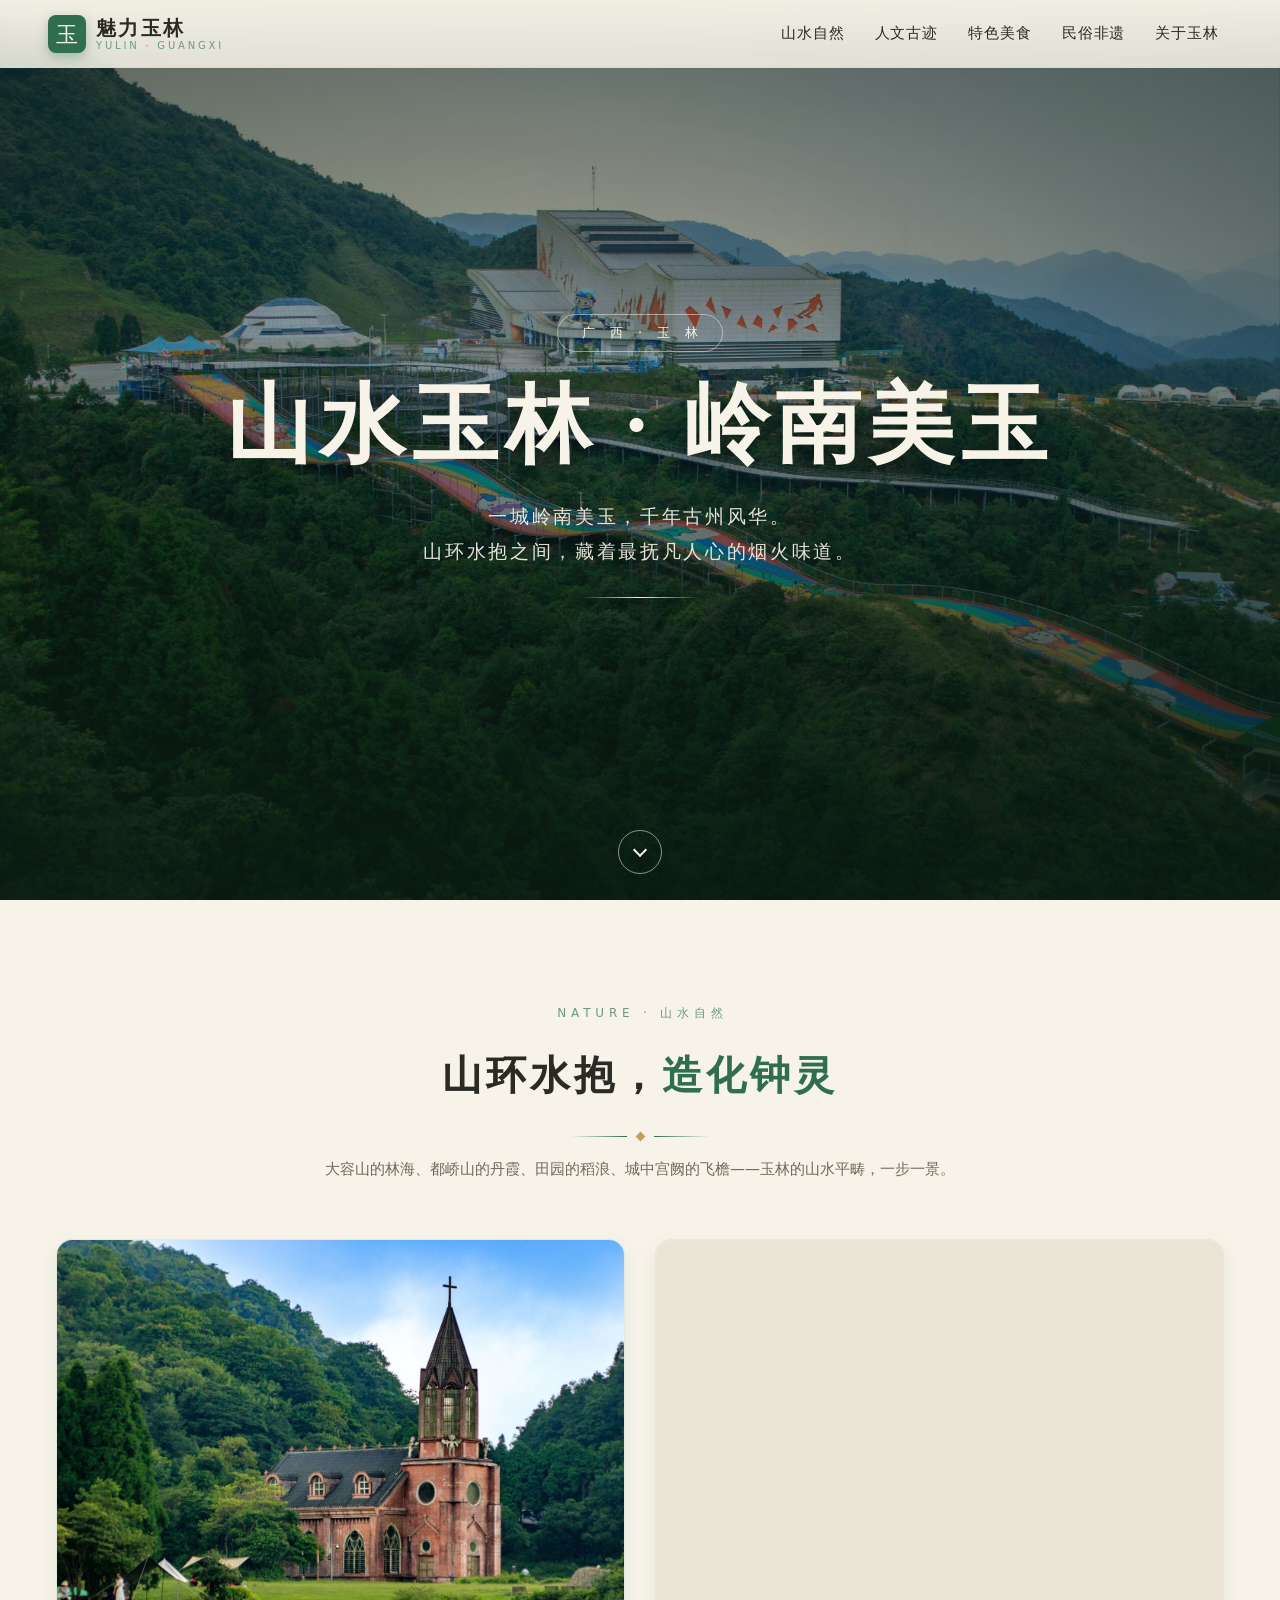
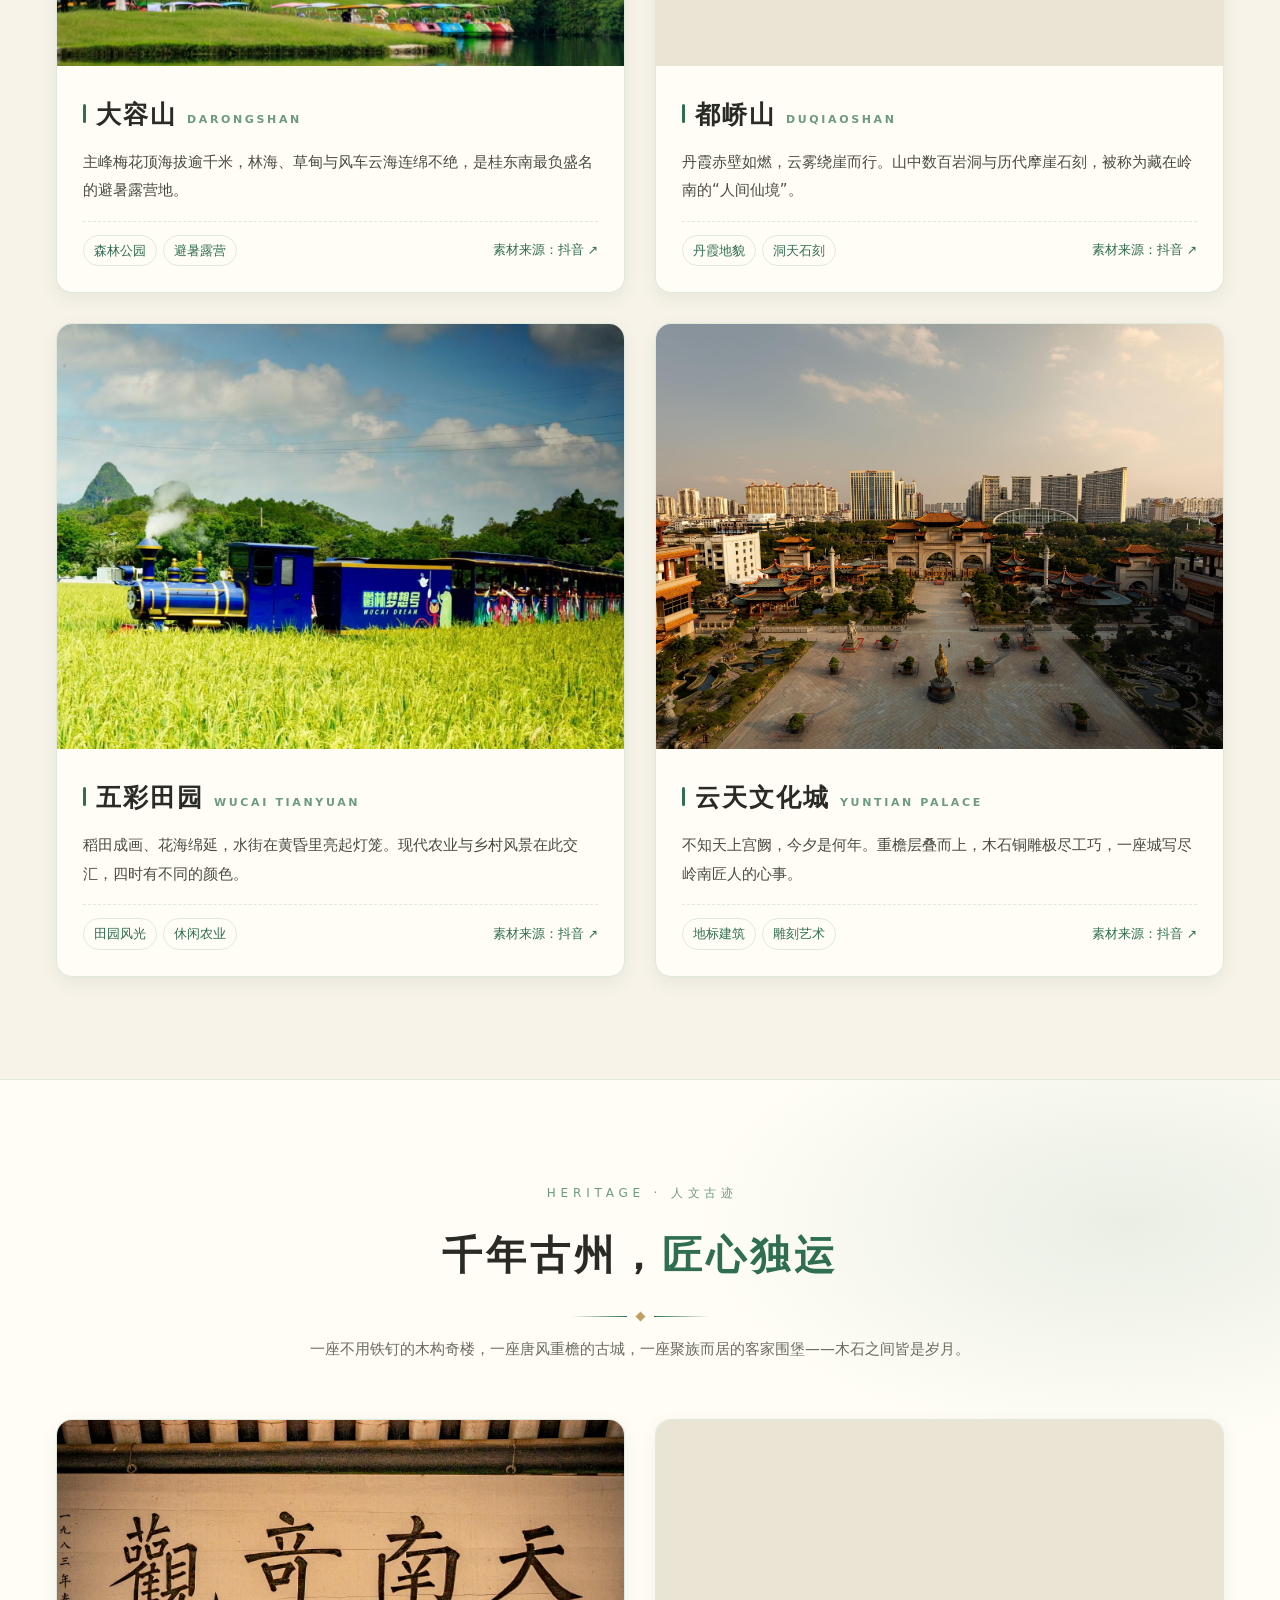
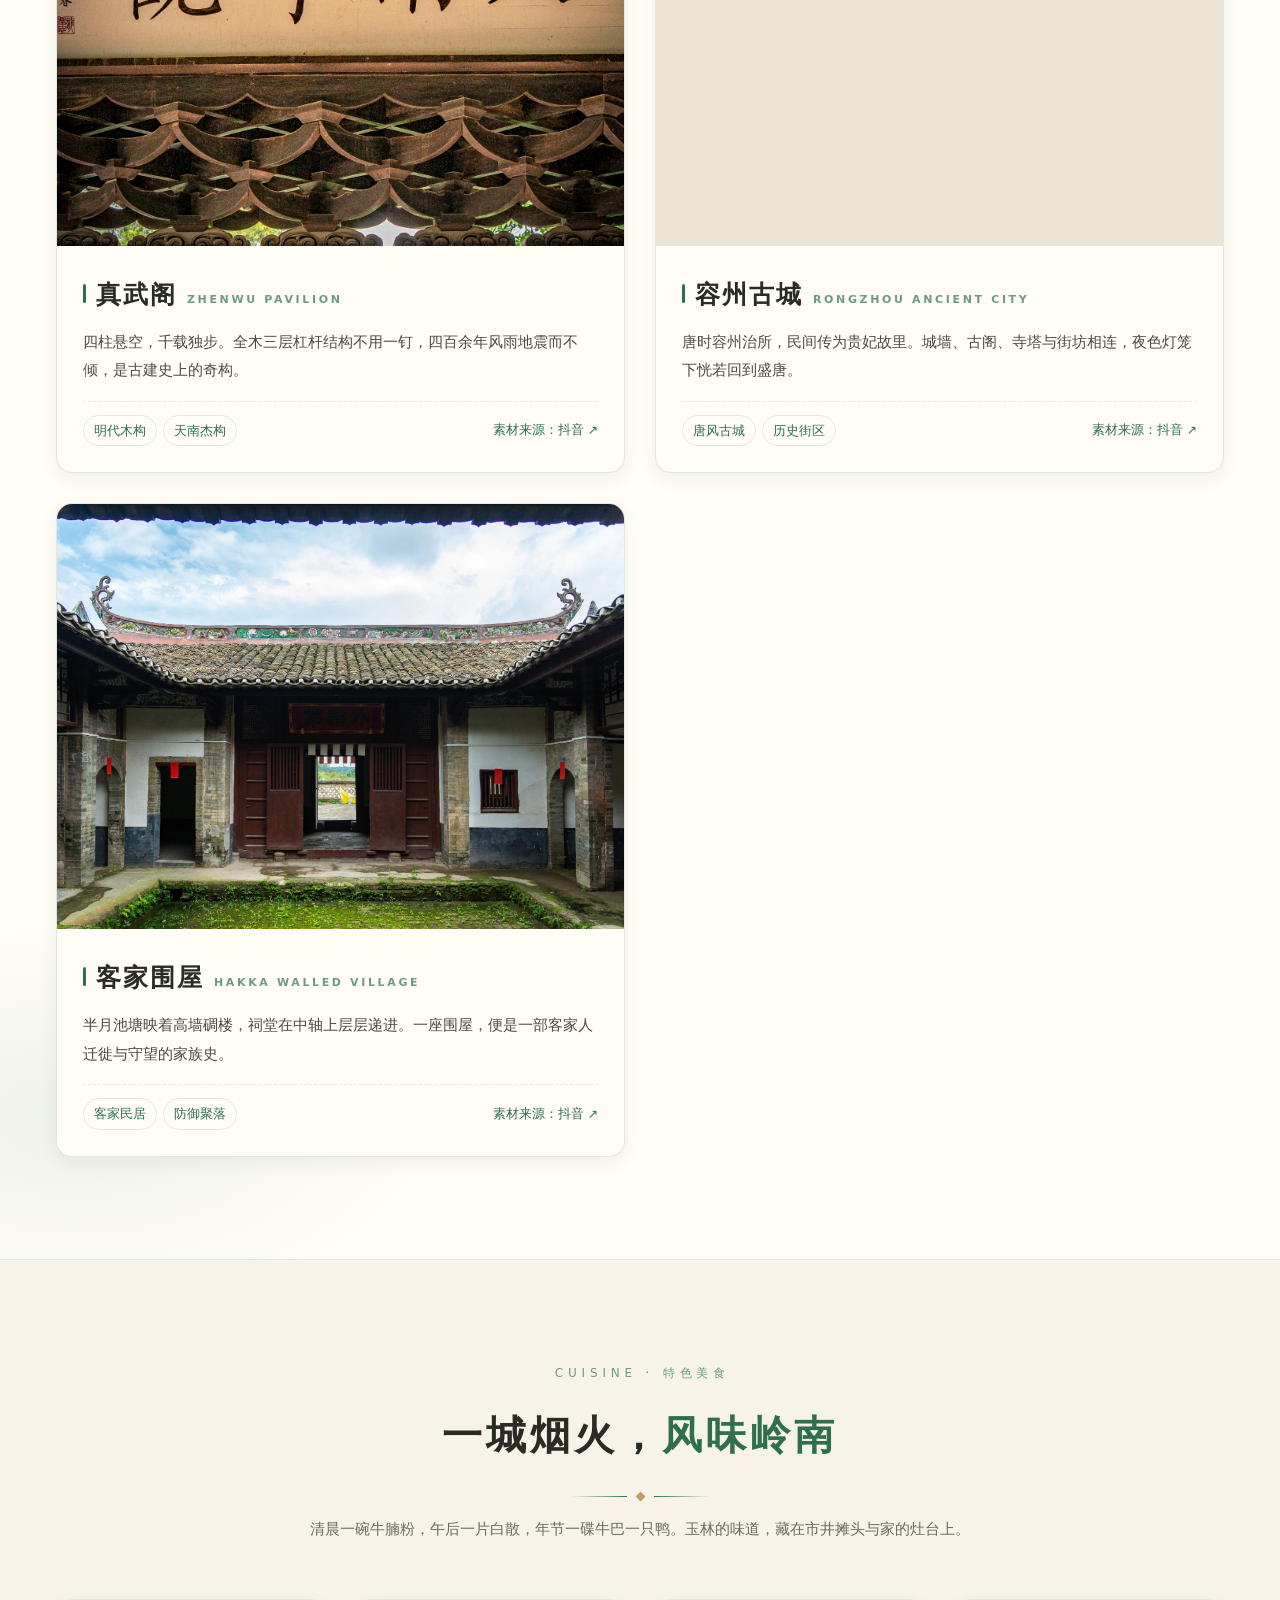
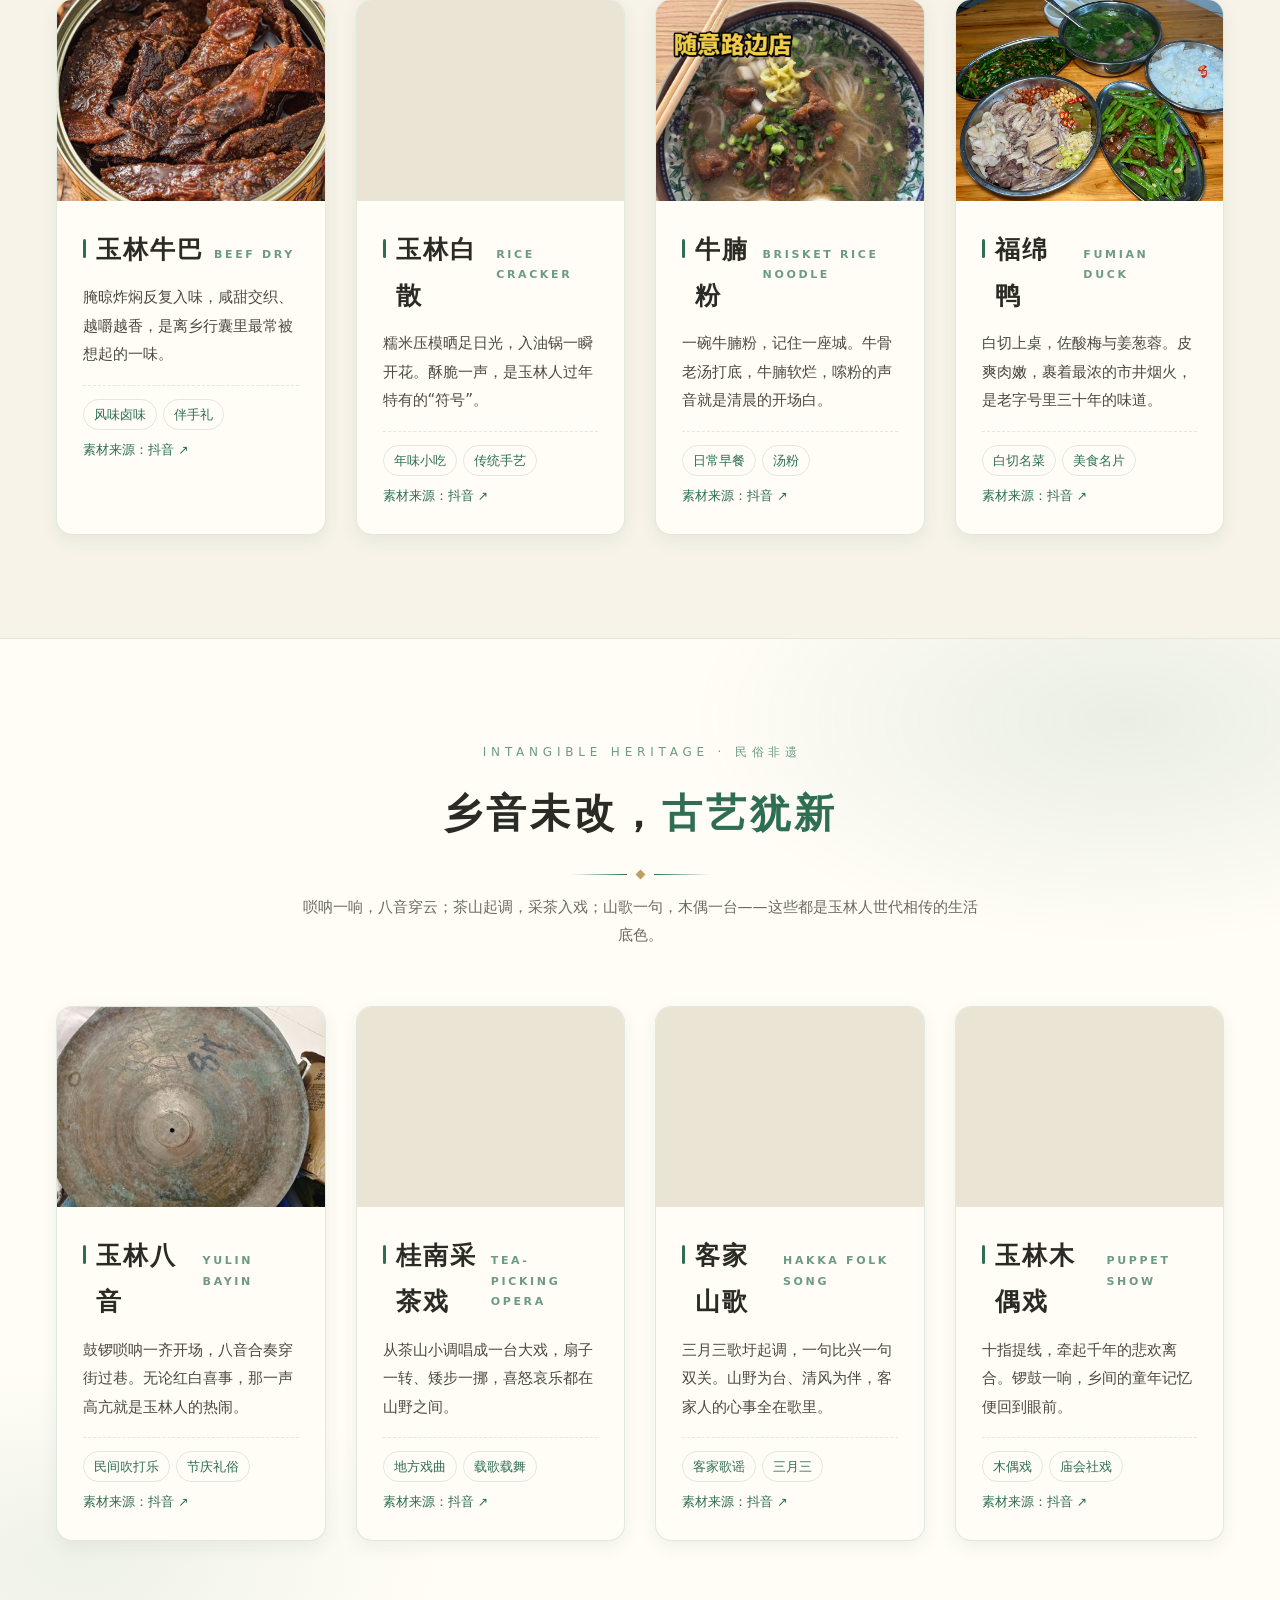
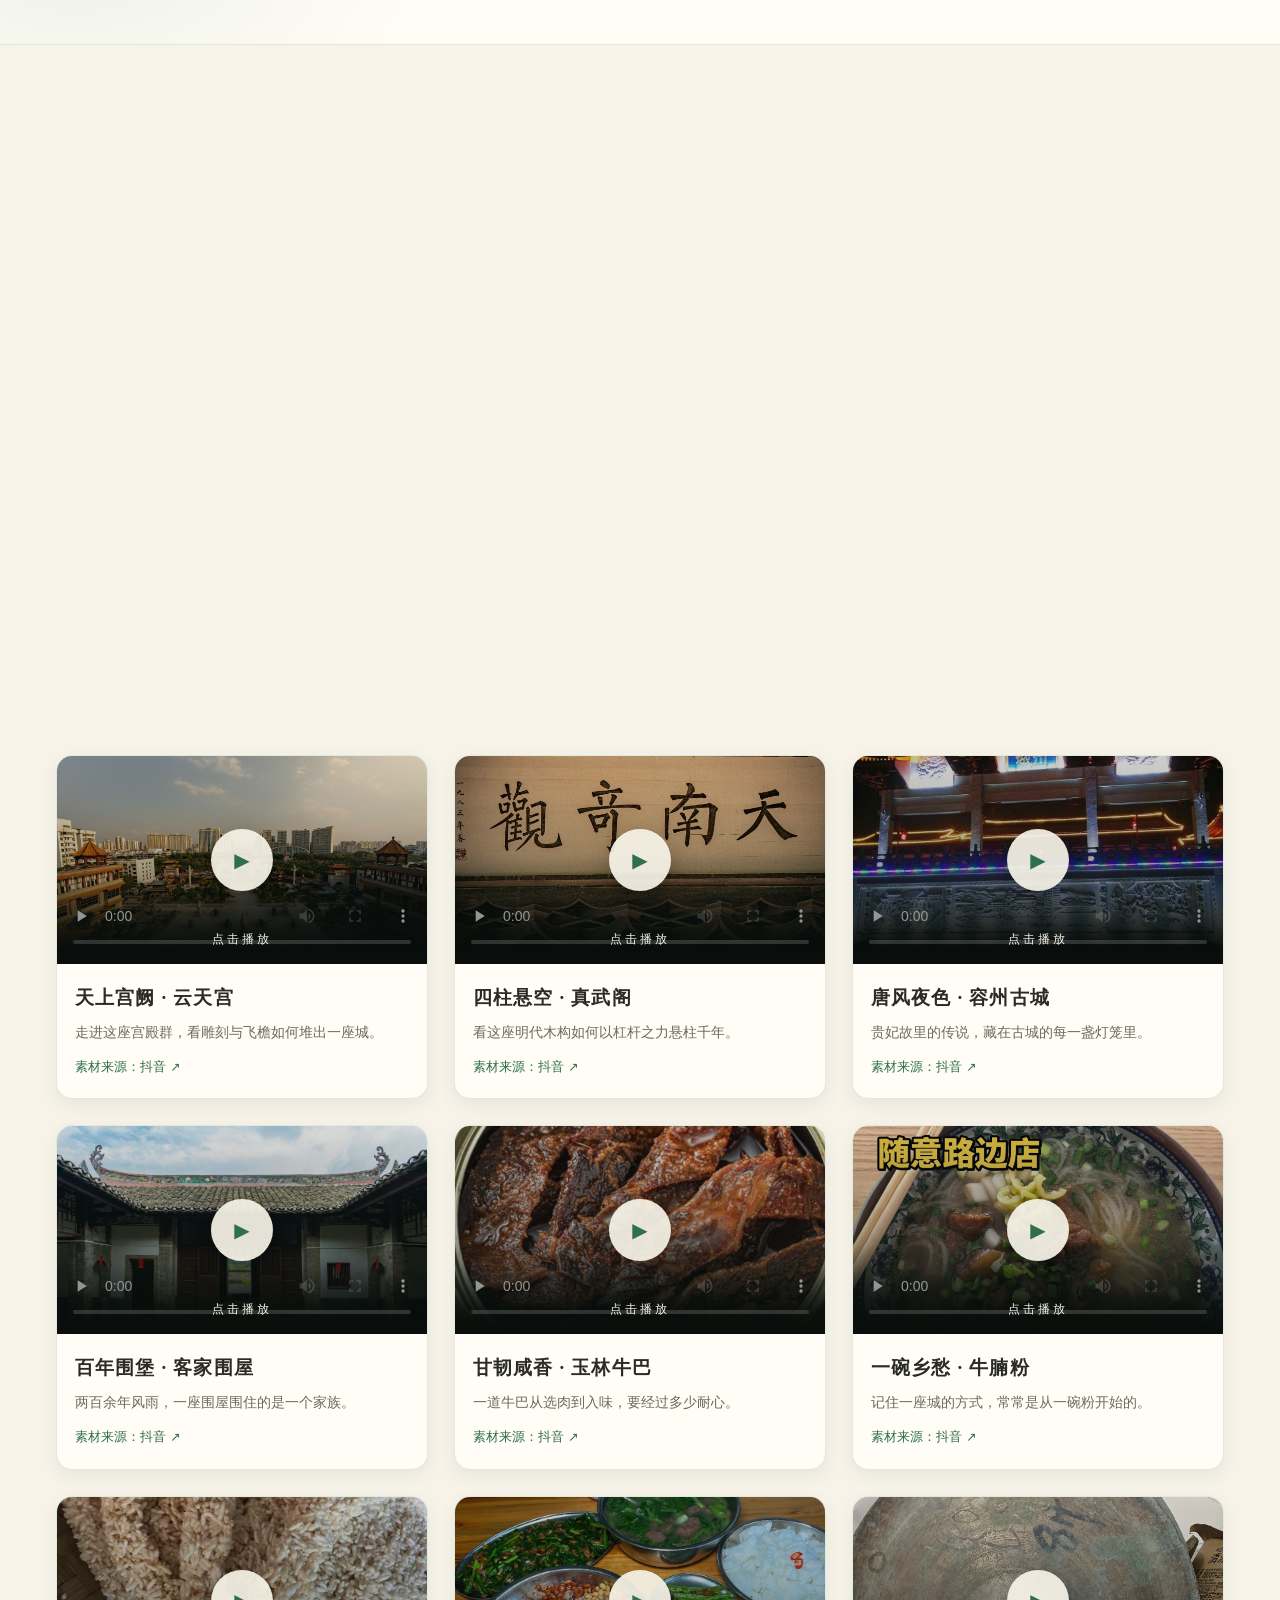
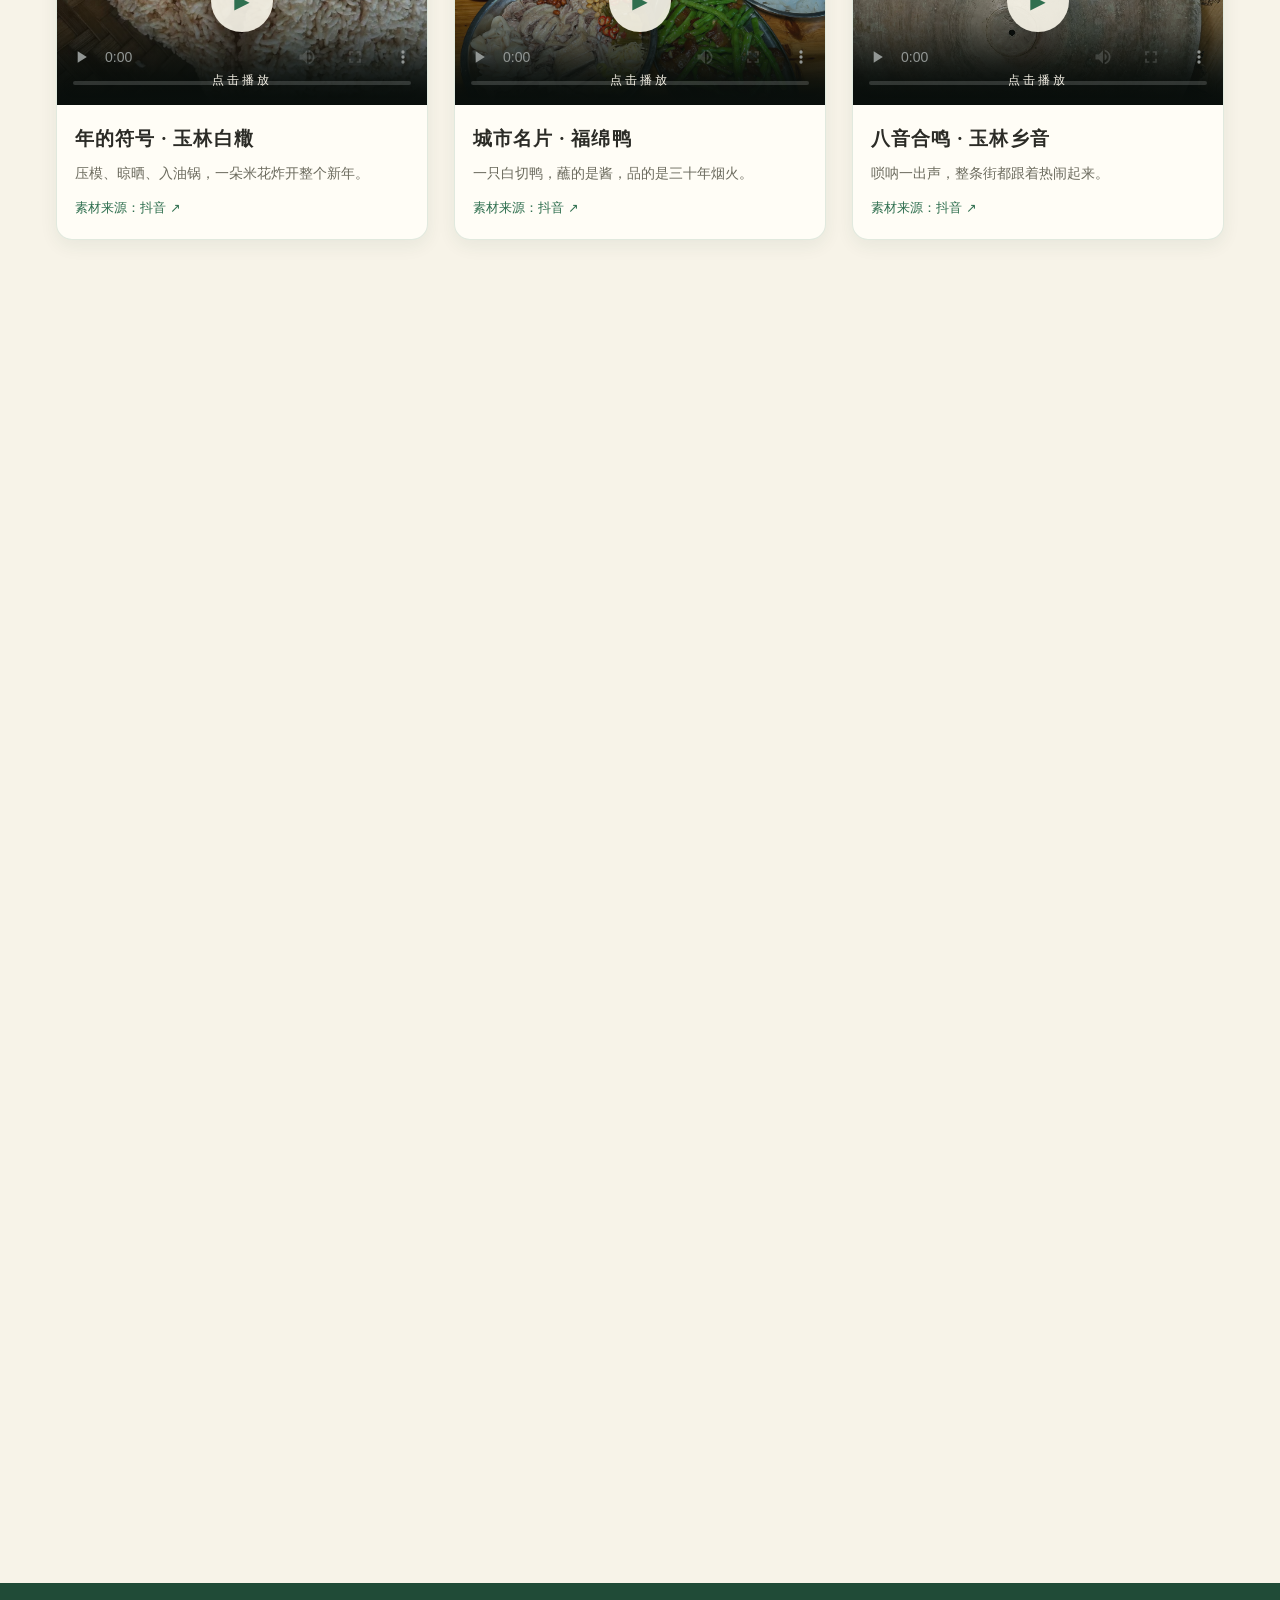
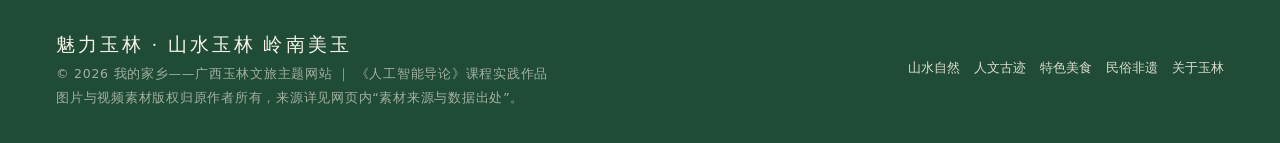
==== index.html @ 6b2df32b "feat: 我的家乡——广西玉林文旅主题网站 - 单文件自包含站点 index.html（内联 CSS/JS，无外部框架依赖）  - 五大板块：山水自然 / 人文古迹 / 特色美食 / 民俗非遗 / " ====
<!DOCTYPE html>
<html lang="zh-CN">
<head>
<meta charset="UTF-8">
<meta name="viewport" content="width=device-width, initial-scale=1">
<title>魅力玉林 · 山水玉林 岭南美玉 | 广西玉林文旅主题网站</title>
<meta name="description" content="我的家乡——广西玉林。山水自然、人文古迹、特色美食、民俗非遗，一城岭南美玉，千年古州风华。">
<style>
/* ==========================================================================
   魅力玉林 · 文旅主题网站
   单文件自包含：HTML + 内联 CSS + 内联 JS，无任何外部框架依赖
   目录约定：图片 images/子文件夹名/文件 ；视频 videos/子文件夹名/文件
   注意：素材文件名含 # 与空格，已按 URL 规则转义为 %23 / %20
   ========================================================================== */

/* ---------- 1. 设计变量（青绿 + 米白，国风水墨意境） ---------- */
:root{
  --green:#2f6f4f;          /* 主色：青绿（山岫） */
  --green-deep:#204b37;     /* 深青绿：覆盖层/页脚 */
  --green-soft:#6d9b81;     /* 浅青绿：辅助色 */
  --cream:#f7f3e8;          /* 米白：页面底色（宣纸） */
  --paper:#fffdf6;          /* 卡片纸白 */
  --ink:#2b2b26;            /* 墨色：正文 */
  --muted:#6c6b5e;          /* 次要文字 */
  --gold:#c0a062;           /* 点缀金 */
  --line:rgba(47,111,79,.14);
  --radius:16px;
  --shadow-sm:0 6px 18px rgba(35,77,57,.07);
  --shadow-lg:0 20px 46px rgba(35,77,57,.18);
  --font-serif:"Songti SC","STSong","Noto Serif SC","Source Han Serif SC","SimSun",serif;
  --font-sans:"PingFang SC","HarmonyOS Sans SC","Microsoft YaHei","Noto Sans SC",system-ui,-apple-system,sans-serif;
  --header-h:68px;
}

/* ---------- 2. 基础重置 ---------- */
*,*::before,*::after{box-sizing:border-box}
html{scroll-behavior:smooth;-webkit-text-size-adjust:100%}
body{margin:0;background:var(--cream);color:var(--ink);font-family:var(--font-sans);font-size:16px;line-height:1.85;overflow-x:hidden}
img,video{display:block;max-width:100%;height:auto}
a{color:inherit;text-decoration:none}
button{font-family:inherit;cursor:pointer;border:0;background:none;color:inherit}
h1,h2,h3,h4{margin:0;font-weight:600}
p{margin:0}
ul{margin:0;padding:0;list-style:none}
::selection{background:rgba(47,111,79,.22)}

/* 宣纸质感底纹（纯 CSS） */
body::before{
  content:"";position:fixed;inset:0;z-index:0;pointer-events:none;opacity:.35;
  background-image:radial-gradient(rgba(47,111,79,.10) 1px,transparent 1px);
  background-size:24px 24px;
}
main,.topbar,.footer{position:relative;z-index:1}
.wrap{max-width:1180px;margin:0 auto}

/* ---------- 3. 顶栏 / 导航 ---------- */
.topbar{
  position:fixed;top:0;left:0;right:0;height:var(--header-h);z-index:100;
  display:flex;align-items:center;justify-content:space-between;
  padding:0 clamp(14px,4vw,48px);
  background:linear-gradient(180deg,rgba(247,243,232,.97),rgba(247,243,232,.86));
  backdrop-filter:saturate(140%) blur(10px);
  -webkit-backdrop-filter:saturate(140%) blur(10px);
  border-bottom:1px solid var(--line);
  transition:height .3s ease,box-shadow .3s ease;
}
.topbar.scrolled{height:58px;box-shadow:0 8px 26px rgba(35,77,57,.10)}

.brand{display:flex;align-items:center;gap:10px}
.seal{
  width:38px;height:38px;flex:0 0 38px;display:grid;place-items:center;
  background:var(--green);color:var(--cream);border-radius:8px;
  font-family:var(--font-serif);font-size:22px;
  box-shadow:0 4px 12px rgba(47,111,79,.35);
}
.brand-text{display:flex;flex-direction:column;line-height:1.2}
.brand-text strong{font-family:var(--font-serif);font-size:20px;letter-spacing:.12em}
.brand-text em{font-style:normal;font-size:10px;letter-spacing:.28em;color:var(--green-soft)}

.nav{display:flex;align-items:center;gap:4px}
.nav a{position:relative;padding:8px 13px;font-size:15px;letter-spacing:.06em;border-radius:999px;transition:color .25s ease,background .25s ease}
.nav a::after{
  content:"";position:absolute;left:50%;bottom:2px;width:0;height:2px;
  background:var(--green);border-radius:2px;transform:translateX(-50%);transition:width .28s ease;
}
.nav a:hover{color:var(--green)}
.nav a:hover::after{width:38%}
.nav a.active{color:var(--cream);background:var(--green)}
.nav a.active::after{width:0}

.nav-toggle{
  display:none;width:42px;height:42px;border-radius:10px;
  flex-direction:column;align-items:center;justify-content:center;gap:5px;
  border:1px solid var(--line);background:rgba(255,255,255,.5);
}
.nav-toggle span{display:block;width:20px;height:2px;background:var(--green);border-radius:2px;transition:transform .3s ease,opacity .2s ease}
.nav-toggle.is-open span:nth-child(1){transform:translateY(7px) rotate(45deg)}
.nav-toggle.is-open span:nth-child(2){opacity:0}
.nav-toggle.is-open span:nth-child(3){transform:translateY(-7px) rotate(-45deg)}

/* ---------- 4. Hero 首屏 ---------- */
.hero{
  position:relative;min-height:100vh;display:flex;align-items:center;justify-content:center;
  overflow:hidden;background:var(--green-deep);
  padding:calc(var(--header-h) + 40px) 20px 96px;text-align:center;
}
@supports (height:100svh){.hero{min-height:100svh}}
.hero-img{position:absolute;inset:0;width:100%;height:100%;object-fit:cover;object-position:center 45%;animation:heroZoom 20s ease-out forwards}
@keyframes heroZoom{from{transform:scale(1.08)}to{transform:scale(1)}}
.hero::after{
  content:"";position:absolute;inset:0;
  background:
    radial-gradient(120% 80% at 50% 40%,rgba(10,26,18,.15),rgba(10,26,18,.62) 100%),
    linear-gradient(180deg,rgba(15,34,24,.45) 0%,rgba(15,34,24,.20) 38%,rgba(12,30,21,.80) 100%);
}
.hero-inner{position:relative;z-index:2;color:var(--cream);max-width:900px}
.hero-kicker{
  display:inline-block;font-size:13px;letter-spacing:.42em;text-indent:.42em;
  padding:6px 18px;margin-bottom:22px;border:1px solid rgba(247,243,232,.5);border-radius:999px;
}
.hero h1{font-family:var(--font-serif);font-weight:700;font-size:clamp(38px,7.4vw,86px);letter-spacing:.08em;line-height:1.2;text-shadow:0 6px 30px rgba(0,0,0,.45)}
.hero-sub{margin:22px auto 0;max-width:620px;font-size:clamp(15px,2vw,19px);letter-spacing:.14em;color:rgba(247,243,232,.92)}
.hero-line{width:120px;height:1px;margin:28px auto 0;background:linear-gradient(90deg,transparent,var(--cream),transparent)}
.scroll-down{
  position:absolute;left:50%;bottom:26px;z-index:3;transform:translateX(-50%);
  width:44px;height:44px;display:grid;place-items:center;border-radius:50%;
  border:1px solid rgba(247,243,232,.55);animation:floatY 2.2s ease-in-out infinite;
}
.scroll-down::after{content:"";width:10px;height:10px;margin-top:-4px;border-right:2px solid var(--cream);border-bottom:2px solid var(--cream);transform:rotate(45deg)}
@keyframes floatY{0%,100%{transform:translate(-50%,0)}50%{transform:translate(-50%,9px)}}

/* ---------- 5. 区块通用 ---------- */
.section{padding:clamp(58px,8vw,112px) clamp(16px,5vw,56px);scroll-margin-top:var(--header-h);position:relative}
.section.alt{background:var(--paper);border-top:1px solid var(--line);border-bottom:1px solid var(--line)}
.section.alt::before{
  content:"";position:absolute;inset:0;pointer-events:none;
  background:
    radial-gradient(620px 320px at 88% 8%,rgba(47,111,79,.10),transparent 70%),
    radial-gradient(520px 280px at 6% 92%,rgba(47,111,79,.08),transparent 70%);
}
.section > .wrap{position:relative;z-index:1}
.sec-head{text-align:center;margin-bottom:clamp(30px,4.4vw,56px)}
.sec-kicker{font-size:12px;letter-spacing:.4em;text-indent:.4em;color:var(--green-soft)}
.sec-title{font-family:var(--font-serif);font-size:clamp(26px,4vw,40px);letter-spacing:.1em;margin:.35em 0 .5em}
.sec-title b{color:var(--green);font-weight:700}
.sec-divider{display:flex;align-items:center;justify-content:center;gap:10px;margin:14px 0 16px}
.sec-divider i{display:block;width:56px;height:1px;background:linear-gradient(90deg,transparent,var(--green))}
.sec-divider i:last-child{background:linear-gradient(90deg,var(--green),transparent)}
.sec-divider span{width:7px;height:7px;background:var(--gold);transform:rotate(45deg)}
.sec-desc{max-width:680px;margin:0 auto;color:var(--muted);font-size:15px}

/* ---------- 6. 通用卡片（图片为主 + 精炼文字） ---------- */
.grid{display:grid;grid-template-columns:repeat(2,minmax(0,1fr));gap:clamp(18px,2.4vw,30px)}
.grid-4{grid-template-columns:repeat(2,minmax(0,1fr))}
@media(min-width:1100px){.grid-4{grid-template-columns:repeat(4,minmax(0,1fr))}}
@media(max-width:860px){.grid,.grid-4{grid-template-columns:1fr}}

.card{
  background:var(--paper);border:1px solid var(--line);border-radius:var(--radius);
  overflow:hidden;box-shadow:var(--shadow-sm);
  transition:transform .4s cubic-bezier(.22,.61,.36,1),box-shadow .4s ease;
}
.card:hover{transform:translateY(-10px);box-shadow:var(--shadow-lg)}
.card-media{position:relative;aspect-ratio:4/3;overflow:hidden;background:#eae4d4;cursor:zoom-in}
.card-media img{width:100%;height:100%;object-fit:cover;transition:transform .8s cubic-bezier(.22,.61,.36,1)}
.card:hover .card-media img{transform:scale(1.08)}
.zoom-tip{
  position:absolute;right:12px;bottom:12px;z-index:2;
  padding:5px 12px;border-radius:999px;font-size:12px;letter-spacing:.1em;
  color:var(--cream);background:rgba(32,75,55,.72);backdrop-filter:blur(4px);
  opacity:0;transform:translateY(8px);transition:opacity .3s ease,transform .3s ease;
}
.card:hover .zoom-tip{opacity:1;transform:none}
.card-body{padding:clamp(18px,2.2vw,26px)}
.card-title{display:flex;align-items:baseline;gap:10px;font-family:var(--font-serif);font-size:clamp(20px,2.4vw,25px);letter-spacing:.08em;margin-bottom:10px}
.card-title::before{content:"";width:3px;height:19px;background:var(--green);border-radius:2px;flex:0 0 3px}
.card-title small{font-family:var(--font-sans);font-size:11px;letter-spacing:.24em;color:var(--green-soft)}
.card-text{color:#4a4a42;font-size:15px;line-height:1.9}
.card-foot{display:flex;flex-wrap:wrap;align-items:center;justify-content:space-between;gap:8px;margin-top:16px;padding-top:13px;border-top:1px dashed var(--line);font-size:12.5px;color:var(--muted)}
.tags{display:flex;gap:6px;flex-wrap:wrap}
.tags span{padding:3px 10px;border:1px solid var(--line);border-radius:999px;color:var(--green)}
.src-link{color:var(--green);border-bottom:1px solid transparent;transition:border-color .25s ease}
.src-link:hover{border-bottom-color:var(--green)}

/* ---------- 7. 视频展映 ---------- */
.video-grid{display:grid;grid-template-columns:repeat(auto-fill,minmax(300px,1fr));gap:clamp(18px,2.2vw,26px)}
.video-card{
  margin:0;background:var(--paper);border:1px solid var(--line);border-radius:var(--radius);
  overflow:hidden;box-shadow:var(--shadow-sm);
  transition:transform .4s cubic-bezier(.22,.61,.36,1),box-shadow .4s ease;
}
.video-card:hover{transform:translateY(-10px);box-shadow:var(--shadow-lg)}
.video-wrap{position:relative;aspect-ratio:16/9;background:#101a15;overflow:hidden}
.video-wrap video{width:100%;height:100%;object-fit:cover;background:#101a15}
.play-btn{
  position:absolute;inset:0;z-index:2;display:grid;place-items:center;
  background:linear-gradient(180deg,rgba(16,26,21,.15),rgba(16,26,21,.55));
  transition:opacity .35s ease,visibility .35s ease;
}
.play-btn span{
  width:62px;height:62px;display:grid;place-items:center;border-radius:50%;
  background:rgba(247,243,232,.92);color:var(--green);font-size:20px;
  box-shadow:0 10px 26px rgba(0,0,0,.35);transition:transform .3s ease;
}
.play-btn::after{content:"点击播放";position:absolute;bottom:16px;left:0;right:0;text-align:center;color:var(--cream);font-size:12px;letter-spacing:.24em}
.play-btn:hover span{transform:scale(1.08)}
.video-wrap.playing .play-btn{opacity:0;visibility:hidden;pointer-events:none}
/* 视频全屏按钮 */
.fs-btn{
  position:absolute;top:10px;right:10px;z-index:3;
  padding:6px 11px;border-radius:8px;font-size:12px;letter-spacing:.12em;
  color:var(--cream);background:rgba(32,75,55,.72);border:1px solid rgba(247,243,232,.3);
  backdrop-filter:blur(4px);opacity:0;transition:opacity .3s ease,background .25s ease;
}
.video-card:hover .fs-btn,.video-wrap.playing .fs-btn{opacity:1}
.fs-btn:hover{background:rgba(32,75,55,.95)}
/* 影院模式：原生全屏被限制时的兜底（例如 IDE 内置预览的 iframe 无全屏权限） */
.video-wrap.cinema{position:fixed;inset:0;z-index:280;width:100vw;height:100vh;aspect-ratio:auto;border-radius:0;background:#000}
.video-wrap.cinema video{object-fit:contain;width:100%;height:100%}
.video-wrap.cinema .play-btn{opacity:0;visibility:hidden;pointer-events:none}
.cinema-close{display:none}
.video-wrap.cinema .cinema-close{
  display:grid;place-items:center;position:absolute;top:18px;left:18px;z-index:4;
  width:44px;height:44px;border-radius:50%;font-size:18px;color:var(--cream);
  background:rgba(247,243,232,.16);border:1px solid rgba(247,243,232,.35);
}
.cinema-close:hover{background:rgba(247,243,232,.32)}
body.cinema-open{overflow:hidden}
.video-body{padding:16px 18px 18px}
.video-body h3{font-family:var(--font-serif);font-size:19px;letter-spacing:.06em}
.video-body p{margin-top:6px;color:var(--muted);font-size:13.5px;line-height:1.75}
.video-body .src-link{display:inline-block;margin-top:10px;font-size:12.5px}

/* ---------- 8. 关于玉林 ---------- */
.about-layout{display:grid;grid-template-columns:1.05fr .95fr;gap:clamp(24px,4vw,52px);align-items:start}
@media(max-width:900px){.about-layout{grid-template-columns:1fr}}
.about-text p{color:#45443c;margin-bottom:16px}
.about-text p:first-of-type::first-letter{font-family:var(--font-serif);font-size:2.6em;line-height:1;float:left;margin:6px 10px 0 0;color:var(--green)}
.stats{display:grid;grid-template-columns:repeat(2,1fr);gap:14px}
@media(max-width:420px){.stats{grid-template-columns:1fr}}
.stat{background:var(--paper);border:1px solid var(--line);border-radius:14px;padding:20px 18px;box-shadow:var(--shadow-sm);transition:transform .3s ease,box-shadow .3s ease}
.stat:hover{transform:translateY(-6px);box-shadow:var(--shadow-lg)}
.stat b{display:block;font-family:var(--font-serif);font-size:clamp(28px,3.6vw,38px);color:var(--green);line-height:1.2}
.stat b i{font-style:normal;font-size:.45em;letter-spacing:.06em;margin-left:4px}
.stat strong{display:block;margin-top:4px;font-size:15px;letter-spacing:.08em}
.stat em{display:block;font-style:normal;margin-top:4px;font-size:12px;color:var(--muted);line-height:1.6}

.sources{margin-top:34px;background:var(--paper);border:1px solid var(--line);border-radius:14px;padding:16px 20px;font-size:14px}
.sources summary{cursor:pointer;color:var(--green);letter-spacing:.08em;font-weight:600}
.sources ul{margin:14px 0 0;display:grid;grid-template-columns:repeat(auto-fill,minmax(280px,1fr));gap:8px 22px}
.sources li{color:var(--muted);font-size:13px;line-height:1.9}
.sources a{color:var(--green);border-bottom:1px solid rgba(47,111,79,.35);word-break:break-all}
.sources .note{margin-top:14px;color:var(--muted);font-size:13px}

/* ---------- 9. 页脚 ---------- */
.footer{background:var(--green-deep);color:rgba(247,243,232,.86);padding:44px clamp(16px,5vw,56px) 34px}
.footer .wrap{display:flex;flex-wrap:wrap;gap:14px;justify-content:space-between;align-items:center}
.footer .f-brand{font-family:var(--font-serif);font-size:19px;letter-spacing:.16em;color:var(--cream)}
.footer small{display:block;font-size:12.5px;letter-spacing:.06em;color:rgba(247,243,232,.6)}
.footer-links{display:flex;flex-wrap:wrap;gap:14px;font-size:13px}
.footer-links a:hover{color:var(--cream);text-decoration:underline}

/* ---------- 10. 滚动渐现 ---------- */
.reveal{opacity:0;transform:translateY(30px);transition:opacity .75s ease,transform .75s cubic-bezier(.22,.61,.36,1)}
.reveal.in{opacity:1;transform:none}

/* ---------- 11. 灯箱 ---------- */
.lightbox{position:fixed;inset:0;z-index:300;display:none;align-items:center;justify-content:center;padding:clamp(12px,4vw,40px);background:rgba(14,24,18,.93);backdrop-filter:blur(6px)}
.lightbox.open{display:flex}
.lb-figure{display:flex;flex-direction:column;align-items:center;gap:14px;max-width:100%;margin:0}
.lb-img{max-width:92vw;max-height:78vh;object-fit:contain;border-radius:8px;box-shadow:0 24px 70px rgba(0,0,0,.55);animation:lbIn .32s ease}
@keyframes lbIn{from{opacity:0;transform:scale(.97)}to{opacity:1;transform:none}}
.lb-cap{color:rgba(247,243,232,.92);text-align:center;max-width:760px}
.lb-cap h4{font-family:var(--font-serif);font-size:19px;letter-spacing:.1em}
.lb-cap p{font-size:13.5px;color:rgba(247,243,232,.66);margin-top:4px}
.lb-count{margin-top:2px;font-size:12px;letter-spacing:.2em;color:var(--green-soft)}
.lb-btn{
  position:absolute;z-index:2;width:46px;height:46px;border-radius:50%;
  display:grid;place-items:center;font-size:20px;
  background:rgba(247,243,232,.16);color:var(--cream);border:1px solid rgba(247,243,232,.35);
  transition:background .25s ease,transform .25s ease;
}
.lb-btn:hover{background:rgba(247,243,232,.32);transform:scale(1.06)}
.lb-close{top:18px;right:18px}
.lb-prev{left:18px;top:50%;transform:translateY(-50%)}
.lb-next{right:18px;top:50%;transform:translateY(-50%)}
@media(max-width:700px){.lb-prev{left:10px}.lb-next{right:10px}.lb-img{max-height:66vh}}

/* ---------- 12. 返回顶部 ---------- */
.to-top{
  position:fixed;right:22px;bottom:26px;z-index:90;
  width:50px;height:50px;border-radius:50%;display:grid;place-items:center;
  background:var(--green);color:var(--cream);box-shadow:0 12px 28px rgba(35,77,57,.32);
  opacity:0;visibility:hidden;transform:translateY(14px);
  transition:opacity .35s ease,transform .35s ease,visibility .35s ease,background .25s ease;
}
.to-top.show{opacity:1;visibility:visible;transform:none}
.to-top:hover{background:var(--green-deep)}
.to-top::before{content:"";width:10px;height:10px;margin-bottom:-6px;border-left:2px solid var(--cream);border-top:2px solid var(--cream);transform:rotate(45deg)}

/* ---------- 13. 移动端：导航折叠为汉堡菜单 ---------- */
@media(max-width:900px){
  .nav{
    position:fixed;top:var(--header-h);left:0;right:0;flex-direction:column;align-items:stretch;gap:0;
    padding:6px 22px 18px;background:var(--paper);
    border-bottom:1px solid var(--line);box-shadow:0 20px 40px rgba(35,77,57,.16);
    transform:translateY(-14px);opacity:0;visibility:hidden;transition:opacity .28s ease,transform .28s ease,visibility .28s ease;
  }
  .nav.open{transform:none;opacity:1;visibility:visible}
  .nav a{padding:14px 2px;border-bottom:1px dashed var(--line);border-radius:0;font-size:16px}
  .nav a:last-child{border-bottom:0}
  .nav a.active{background:transparent;color:var(--green);font-weight:600}
  .nav a.active::after{width:38%}
  .nav-toggle{display:flex}
}
/* 无障碍：尊重系统降低动效偏好 */
@media(prefers-reduced-motion:reduce){
  html{scroll-behavior:auto}
  *,*::before,*::after{animation-duration:.01ms!important;animation-iteration-count:1!important;transition-duration:.01ms!important}
  .reveal{opacity:1;transform:none}
}
</style>
</head>
<body>

<!-- ============================== 顶栏 ============================== -->
<header class="topbar" id="topbar">
  <a class="brand" href="#home" aria-label="魅力玉林 首页">
    <span class="seal" aria-hidden="true">玉</span>
    <span class="brand-text"><strong>魅力玉林</strong><em>YULIN · GUANGXI</em></span>
  </a>
  <button class="nav-toggle" id="navToggle" type="button" aria-label="打开导航菜单" aria-expanded="false" aria-controls="nav">
    <span></span><span></span><span></span>
  </button>
  <nav class="nav" id="nav">
    <a href="#nature">山水自然</a>
    <a href="#culture">人文古迹</a>
    <a href="#food">特色美食</a>
    <a href="#folk">民俗非遗</a>
    <a href="#about">关于玉林</a>
  </nav>
</header>

<main>

  <!-- ============================== Hero 首屏（大容山） ============================== -->
  <section class="hero" id="home">
    <img class="hero-img"
         src="images/大容山/image_夏天不去一趟大容山怎么行🤔。大..._5.jpg"
         alt="玉林大容山的层峦云海与风车" fetchpriority="high">
    <div class="hero-inner">
      <p class="hero-kicker">广 西 · 玉 林</p>
      <h1>山水玉林 · 岭南美玉</h1>
      <p class="hero-sub">一城岭南美玉，千年古州风华。<br>山环水抱之间，藏着最抚凡人心的烟火味道。</p>
      <div class="hero-line" aria-hidden="true"></div>
    </div>
    <a class="scroll-down" href="#nature" aria-label="向下滚动，进入山水自然"></a>
  </section>

  <!-- ============================== 一、山水自然 ============================== -->
  <section class="section" id="nature">
    <div class="wrap">
      <div class="sec-head reveal">
        <p class="sec-kicker">NATURE · 山水自然</p>
        <h2 class="sec-title">山环水抱，<b>造化钟灵</b></h2>
        <div class="sec-divider" aria-hidden="true"><i></i><span></span><i></i></div>
        <p class="sec-desc">大容山的林海、都峤山的丹霞、田园的稻浪、城中宫阙的飞檐——玉林的山水平畴，一步一景。</p>
      </div>

      <div class="grid">
        <!-- 大容山 -->
        <article class="card reveal"
                 data-title="大容山国家森林公园"
                 data-desc="桂东南第一高峰，主峰梅花顶海拔约1275米。原始次生林、高山草甸、飞瀑溪流与风车阵同框，夏日清凉宜人，是露营观星的天然氧吧。"
                 data-images="images/大容山/image_夏天不去一趟大容山怎么行🤔。大..._4.jpg|images/大容山/image_夏天不去一趟大容山怎么行🤔。大..._5.jpg|images/大容山/image_夏天不去一趟大容山怎么行🤔。大..._1.jpg">
          <div class="card-media">
            <img src="images/大容山/image_夏天不去一趟大容山怎么行🤔。大..._4.jpg" alt="大容山高山草甸与风车云海" loading="lazy" decoding="async">
            <span class="zoom-tip">点击看大图</span>
          </div>
          <div class="card-body">
            <h3 class="card-title">大容山 <small>DARONGSHAN</small></h3>
            <p class="card-text">主峰梅花顶海拔逾千米，林海、草甸与风车云海连绵不绝，是桂东南最负盛名的避暑露营地。</p>
            <div class="card-foot">
              <div class="tags"><span>森林公园</span><span>避暑露营</span></div>
              <a class="src-link" href="https://v.douyin.com/3YPUq7xlpsA/" target="_blank" rel="noopener">素材来源：抖音 ↗</a>
            </div>
          </div>
        </article>

        <!-- 都峤山 -->
        <article class="card reveal"
                 data-title="都峤山"
                 data-desc="中国道教三十六洞天之一，典型丹霞地貌。赤壁丹崖间藏有数百座岩洞，历代摩崖石刻遍布山壁，佛、道、儒三教遗迹共处一山。"
                 data-images="images/都峤山/image_藏在广西的“人间仙境”！丹霞赤壁..._12.jpg|images/都峤山/image_藏在广西的“人间仙境”！丹霞赤壁..._14.jpg">
          <div class="card-media">
            <img src="images/都峤山/image_藏在广西的“人间仙境”！丹霞赤壁..._12.jpg" alt="都峤山丹霞赤壁与云海" loading="lazy" decoding="async">
            <span class="zoom-tip">点击看大图</span>
          </div>
          <div class="card-body">
            <h3 class="card-title">都峤山 <small>DUQIAOSHAN</small></h3>
            <p class="card-text">丹霞赤壁如燃，云雾绕崖而行。山中数百岩洞与历代摩崖石刻，被称为藏在岭南的“人间仙境”。</p>
            <div class="card-foot">
              <div class="tags"><span>丹霞地貌</span><span>洞天石刻</span></div>
              <a class="src-link" href="https://v.douyin.com/fMrpQuWSE94/" target="_blank" rel="noopener">素材来源：抖音 ↗</a>
            </div>
          </div>
        </article>

        <!-- 五彩田园 -->
        <article class="card reveal"
                 data-title="五彩田园"
                 data-desc="集现代农业示范、休闲观光与乡村体验于一体的田园综合体。水街、花海、稻田景观相映成趣，是玉林人周末度假的后花园。"
                 data-images="images/五彩田园/image_玉林五彩田园，好一派田园风光，绿..._6.jpg|images/五彩田园/image_水街黄昏。玉林五彩田园风景区——..._0.jpg|images/五彩田园/image_玉林五彩田园，好一派田园风光，绿..._0.jpg|images/五彩田园/image_玉林五彩田园，好一派田园风光，绿..._4.jpg">
          <div class="card-media">
            <img src="images/五彩田园/image_玉林五彩田园，好一派田园风光，绿..._6.jpg" alt="五彩田园的连片田园风光" loading="lazy" decoding="async">
            <span class="zoom-tip">点击看大图</span>
          </div>
          <div class="card-body">
            <h3 class="card-title">五彩田园 <small>WUCAI TIANYUAN</small></h3>
            <p class="card-text">稻田成画、花海绵延，水街在黄昏里亮起灯笼。现代农业与乡村风景在此交汇，四时有不同的颜色。</p>
            <div class="card-foot">
              <div class="tags"><span>田园风光</span><span>休闲农业</span></div>
              <a class="src-link" href="https://v.douyin.com/7SADv9L0hDQ/" target="_blank" rel="noopener">素材来源：抖音 ↗</a>
            </div>
          </div>
        </article>

        <!-- 云天文化城 -->
        <article class="card reveal"
                 data-title="云天文化城（云天宫）"
                 data-desc="仿古宫殿式建筑群，集木雕、石雕、铜雕与巨幅壁画之大成。楼阁巍峨、金碧交辉，是玉林最具辨识度的城市文化地标。"
                 data-images="images/云天文化城/image_【云天宫】不知天上宫阙，今夕是何..._3.jpg|images/云天文化城/image_【云天宫】不知天上宫阙，今夕是何..._2.jpg">
          <div class="card-media">
            <img src="images/云天文化城/image_【云天宫】不知天上宫阙，今夕是何..._3.jpg" alt="云天文化城宫殿式建筑全景" loading="lazy" decoding="async">
            <span class="zoom-tip">点击看大图</span>
          </div>
          <div class="card-body">
            <h3 class="card-title">云天文化城 <small>YUNTIAN PALACE</small></h3>
            <p class="card-text">不知天上宫阙，今夕是何年。重檐层叠而上，木石铜雕极尽工巧，一座城写尽岭南匠人的心事。</p>
            <div class="card-foot">
              <div class="tags"><span>地标建筑</span><span>雕刻艺术</span></div>
              <a class="src-link" href="https://v.douyin.com/Hn6-Z_jtMvI/" target="_blank" rel="noopener">素材来源：抖音 ↗</a>
            </div>
          </div>
        </article>
      </div>
    </div>
  </section>

  <!-- ============================== 二、人文古迹 ============================== -->
  <section class="section alt" id="culture">
    <div class="wrap">
      <div class="sec-head reveal">
        <p class="sec-kicker">HERITAGE · 人文古迹</p>
        <h2 class="sec-title">千年古州，<b>匠心独运</b></h2>
        <div class="sec-divider" aria-hidden="true"><i></i><span></span><i></i></div>
        <p class="sec-desc">一座不用铁钉的木构奇楼，一座唐风重檐的古城，一座聚族而居的客家围堡——木石之间皆是岁月。</p>
      </div>

      <div class="grid">
        <!-- 真武阁 -->
        <article class="card reveal"
                 data-title="容县经略台真武阁"
                 data-desc="建于明万历元年（1573年），三层纯木杠杆结构，全阁不用一颗铁钉。二楼四根金柱悬空不落地，历经数百年地震台风岿然不倒，被誉为“天南杰构”。"
                 data-images="images/真武阁/image_玉林容县真武阁%20四柱悬空%20千载独..._13.jpg|images/真武阁/image_玉林容县真武阁%20四柱悬空%20千载独..._9.jpg|images/真武阁/image_玉林容县真武阁%20四柱悬空%20千载独..._0.jpg">
          <div class="card-media">
            <img src="images/真武阁/image_玉林容县真武阁%20四柱悬空%20千载独..._13.jpg" alt="容县真武阁三层木构楼阁" loading="lazy" decoding="async">
            <span class="zoom-tip">点击看大图</span>
          </div>
          <div class="card-body">
            <h3 class="card-title">真武阁 <small>ZHENWU PAVILION</small></h3>
            <p class="card-text">四柱悬空，千载独步。全木三层杠杆结构不用一钉，四百余年风雨地震而不倾，是古建史上的奇构。</p>
            <div class="card-foot">
              <div class="tags"><span>明代木构</span><span>天南杰构</span></div>
              <a class="src-link" href="https://v.douyin.com/7GkKJ3GbTnc/" target="_blank" rel="noopener">素材来源：抖音 ↗</a>
            </div>
          </div>
        </article>

        <!-- 容州古城 -->
        <article class="card reveal"
                 data-title="容州古城"
                 data-desc="唐代容州治所所在，民间亦传为杨贵妃故里。经略台、真武阁、开元寺与仿唐街坊连成一片，入夜灯笼次第亮起，唐风古韵扑面而来。"
                 data-images="images/容州古城/image_广西名胜玉林容州古城。%23我的抖音..._5.jpg|images/容州古城/image_广西名胜玉林容州古城。%23我的抖音..._1.jpg|images/容州古城/image_广西名胜玉林容州古城。%23我的抖音..._13.jpg">
          <div class="card-media">
            <img src="images/容州古城/image_广西名胜玉林容州古城。%23我的抖音..._5.jpg" alt="容州古城仿唐建筑夜景" loading="lazy" decoding="async">
            <span class="zoom-tip">点击看大图</span>
          </div>
          <div class="card-body">
            <h3 class="card-title">容州古城 <small>RONGZHOU ANCIENT CITY</small></h3>
            <p class="card-text">唐时容州治所，民间传为贵妃故里。城墙、古阁、寺塔与街坊相连，夜色灯笼下恍若回到盛唐。</p>
            <div class="card-foot">
              <div class="tags"><span>唐风古城</span><span>历史街区</span></div>
              <a class="src-link" href="https://v.douyin.com/Sz82HFeQaGE/" target="_blank" rel="noopener">素材来源：抖音 ↗</a>
            </div>
          </div>
        </article>

        <!-- 客家围屋 -->
        <article class="card reveal"
                 data-title="玉林客家围屋"
                 data-desc="位于玉林市郊的客家围堡式民居，前有半月形池塘，四周高墙碉楼环护，中轴祠堂层层递进，是客家人聚族而居、守望相助的建筑标本。"
                 data-images="images/客家围屋/image_珠砂垌客家围屋。位于玉林市郊，典..._4.jpg|images/客家围屋/image_珠砂垌客家围屋。位于玉林市郊，典..._1.jpg|images/客家围屋/image_珠砂垌客家围屋。位于玉林市郊，典..._0.jpg">
          <div class="card-media">
            <img src="images/客家围屋/image_珠砂垌客家围屋。位于玉林市郊，典..._4.jpg" alt="玉林市郊客家围屋全貌" loading="lazy" decoding="async">
            <span class="zoom-tip">点击看大图</span>
          </div>
          <div class="card-body">
            <h3 class="card-title">客家围屋 <small>HAKKA WALLED VILLAGE</small></h3>
            <p class="card-text">半月池塘映着高墙碉楼，祠堂在中轴上层层递进。一座围屋，便是一部客家人迁徙与守望的家族史。</p>
            <div class="card-foot">
              <div class="tags"><span>客家民居</span><span>防御聚落</span></div>
              <a class="src-link" href="https://v.douyin.com/CV21WQJUL6o/" target="_blank" rel="noopener">素材来源：抖音 ↗</a>
            </div>
          </div>
        </article>
      </div>
    </div>
  </section>

  <!-- ============================== 三、特色美食 ============================== -->
  <section class="section" id="food">
    <div class="wrap">
      <div class="sec-head reveal">
        <p class="sec-kicker">CUISINE · 特色美食</p>
        <h2 class="sec-title">一城烟火，<b>风味岭南</b></h2>
        <div class="sec-divider" aria-hidden="true"><i></i><span></span><i></i></div>
        <p class="sec-desc">清晨一碗牛腩粉，午后一片白散，年节一碟牛巴一只鸭。玉林的味道，藏在市井摊头与家的灶台上。</p>
      </div>

      <div class="grid grid-4">
        <!-- 玉林牛巴 -->
        <article class="card reveal"
                 data-title="玉林牛巴"
                 data-desc="取黄牛后腿精肉切片，经腌、晾、炸、焖多道工序精制。色泽油亮，咸甜适口、甘韧耐嚼，是玉林最具代表性的风味伴手礼。"
                 data-images="images/玉林牛巴/image_玉林牛巴%20广西特产零食。吃过很多..._2.jpg|images/玉林牛巴/image_玉林牛巴%20广西特产零食。吃过很多..._1.jpg|images/玉林牛巴/image_玉林牛巴%20广西特产零食。吃过很多..._0.jpg">
          <div class="card-media">
            <img src="images/玉林牛巴/image_玉林牛巴%20广西特产零食。吃过很多..._2.jpg" alt="油亮甘香的玉林牛巴" loading="lazy" decoding="async">
            <span class="zoom-tip">点击看大图</span>
          </div>
          <div class="card-body">
            <h3 class="card-title">玉林牛巴 <small>BEEF DRY</small></h3>
            <p class="card-text">腌晾炸焖反复入味，咸甜交织、越嚼越香，是离乡行囊里最常被想起的一味。</p>
            <div class="card-foot">
              <div class="tags"><span>风味卤味</span><span>伴手礼</span></div>
              <a class="src-link" href="https://v.douyin.com/6QT5-VgBDtg/" target="_blank" rel="noopener">素材来源：抖音 ↗</a>
            </div>
          </div>
        </article>

        <!-- 玉林白散 -->
        <article class="card reveal"
                 data-title="玉林白散（白糤 · 米花）"
                 data-desc="糯米蒸熟后压模成形、晾晒再油炸，圆如满月、洁白蓬松。它是玉林人过年祭祖待客的必备之物，也是一代代人共同的年味记忆。"
                 data-images="images/玉林白散/image_广西玉林土特产~白散（米花）广西..._1.jpg|images/玉林白散/image_广西玉林土特产~白散（米花）广西..._5.jpg|images/玉林白散/image_广西玉林土特产~白散（米花）广西..._6.jpg">
          <div class="card-media">
            <img src="images/玉林白散/image_广西玉林土特产~白散（米花）广西..._1.jpg" alt="油炸起泡的玉林白散（米花）" loading="lazy" decoding="async">
            <span class="zoom-tip">点击看大图</span>
          </div>
          <div class="card-body">
            <h3 class="card-title">玉林白散 <small>RICE CRACKER</small></h3>
            <p class="card-text">糯米压模晒足日光，入油锅一瞬开花。酥脆一声，是玉林人过年特有的“符号”。</p>
            <div class="card-foot">
              <div class="tags"><span>年味小吃</span><span>传统手艺</span></div>
              <a class="src-link" href="https://v.douyin.com/neT2dTKUNKA/" target="_blank" rel="noopener">素材来源：抖音 ↗</a>
            </div>
          </div>
        </article>

        <!-- 牛腩粉 -->
        <article class="card reveal"
                 data-title="牛腩粉"
                 data-desc="米粉细白柔滑，牛腩慢火焖至软烂入味，浇一勺牛骨老汤，佐酸豆角与萝卜干。玉林人的一天，常从这一碗鲜香开始。"
                 data-images="images/牛腩粉/image_在玉林吃粉要吃牛腩粉🤔_要提及..._0.jpg|images/牛腩粉/image_在玉林吃粉要吃牛腩粉🤔_要提及..._1.jpg|images/牛腩粉/image_——_又回到我大玉林嗦碗牛腩粉_..._0.jpg">
          <div class="card-media">
            <img src="images/牛腩粉/image_在玉林吃粉要吃牛腩粉🤔_要提及..._0.jpg" alt="浇满牛腩与卤汁的玉林牛腩粉" loading="lazy" decoding="async">
            <span class="zoom-tip">点击看大图</span>
          </div>
          <div class="card-body">
            <h3 class="card-title">牛腩粉 <small>BRISKET RICE NOODLE</small></h3>
            <p class="card-text">一碗牛腩粉，记住一座城。牛骨老汤打底，牛腩软烂，嗦粉的声音就是清晨的开场白。</p>
            <div class="card-foot">
              <div class="tags"><span>日常早餐</span><span>汤粉</span></div>
              <a class="src-link" href="https://v.douyin.com/qm5jIbzY8Mo/" target="_blank" rel="noopener">素材来源：抖音 ↗</a>
            </div>
          </div>
        </article>

        <!-- 福绵鸭 -->
        <article class="card reveal"
                 data-title="福绵鸭"
                 data-desc="源于玉林福绵区的白切鸭做法。清水浸熟后斩件，佐以秘制生抽、酸梅酱与姜葱蓉，皮爽肉嫩、清鲜不腻，堪称玉林美食名片。"
                 data-images="images/福绵鸭/image_打卡开了30年的老字号福绵鸭餐馆..._1.jpg|images/福绵鸭/image_打卡开了30年的老字号福绵鸭餐馆..._0.jpg|images/福绵鸭/image_打卡开了30年的老字号福绵鸭餐馆..._2.jpg">
          <div class="card-media">
            <img src="images/福绵鸭/image_打卡开了30年的老字号福绵鸭餐馆..._1.jpg" alt="白切福绵鸭与蘸料" loading="lazy" decoding="async">
            <span class="zoom-tip">点击看大图</span>
          </div>
          <div class="card-body">
            <h3 class="card-title">福绵鸭 <small>FUMIAN DUCK</small></h3>
            <p class="card-text">白切上桌，佐酸梅与姜葱蓉。皮爽肉嫩，裹着最浓的市井烟火，是老字号里三十年的味道。</p>
            <div class="card-foot">
              <div class="tags"><span>白切名菜</span><span>美食名片</span></div>
              <a class="src-link" href="https://v.douyin.com/lck3PCItN-Y/" target="_blank" rel="noopener">素材来源：抖音 ↗</a>
            </div>
          </div>
        </article>
      </div>
    </div>
  </section>

  <!-- ============================== 四、民俗非遗 ============================== -->
  <section class="section alt" id="folk">
    <div class="wrap">
      <div class="sec-head reveal">
        <p class="sec-kicker">INTANGIBLE HERITAGE · 民俗非遗</p>
        <h2 class="sec-title">乡音未改，<b>古艺犹新</b></h2>
        <div class="sec-divider" aria-hidden="true"><i></i><span></span><i></i></div>
        <p class="sec-desc">唢呐一响，八音穿云；茶山起调，采茶入戏；山歌一句，木偶一台——这些都是玉林人世代相传的生活底色。</p>
      </div>

      <div class="grid grid-4">
        <!-- 玉林八音 -->
        <article class="card reveal"
                 data-title="玉林八音"
                 data-desc="广西颇有影响力的民间吹打乐，以鼓、锣、钹、唢呐、笛、箫、弦等八类乐器合奏，曲目丰富、气势热烈，婚丧节庆皆不可少。"
                 data-images="images/八音/image_%23上热门%20，玉林非物质文化遗产八..._5.jpg|images/八音/image_%23上热门%20，玉林非物质文化遗产八..._0.jpg|images/八音/image_%23上热门%20，玉林非物质文化遗产八..._3.jpg">
          <div class="card-media">
            <img src="images/八音/image_%23上热门%20，玉林非物质文化遗产八..._5.jpg" alt="玉林八音民间乐班演奏" loading="lazy" decoding="async">
            <span class="zoom-tip">点击看大图</span>
          </div>
          <div class="card-body">
            <h3 class="card-title">玉林八音 <small>YULIN BAYIN</small></h3>
            <p class="card-text">鼓锣唢呐一齐开场，八音合奏穿街过巷。无论红白喜事，那一声高亢就是玉林人的热闹。</p>
            <div class="card-foot">
              <div class="tags"><span>民间吹打乐</span><span>节庆礼俗</span></div>
              <a class="src-link" href="https://v.douyin.com/ANZ27YuTKTY/" target="_blank" rel="noopener">素材来源：抖音 ↗</a>
            </div>
          </div>
        </article>

        <!-- 桂南采茶戏 -->
        <article class="card reveal"
                 data-title="桂南采茶戏"
                 data-desc="由采茶歌舞发展而来的地方小戏，唱腔质朴明快、舞步轻盈活泼，载歌载舞演尽农事劳作与人间悲欢，盛行于桂南客家地区。"
                 data-images="images/桂南采茶戏/68773df5aeb83604ffdded72cc70f412.png|images/桂南采茶戏/5da4fcbea55f4e29f234c982e6a9d611.png">
          <div class="card-media">
            <img src="images/桂南采茶戏/68773df5aeb83604ffdded72cc70f412.png" alt="桂南采茶戏舞台演出" loading="lazy" decoding="async">
            <span class="zoom-tip">点击看大图</span>
          </div>
          <div class="card-body">
            <h3 class="card-title">桂南采茶戏 <small>TEA-PICKING OPERA</small></h3>
            <p class="card-text">从茶山小调唱成一台大戏，扇子一转、矮步一挪，喜怒哀乐都在山野之间。</p>
            <div class="card-foot">
              <div class="tags"><span>地方戏曲</span><span>载歌载舞</span></div>
              <a class="src-link" href="https://v.douyin.com/_YShk_xRxvM/" target="_blank" rel="noopener">素材来源：抖音 ↗</a>
            </div>
          </div>
        </article>

        <!-- 客家山歌 -->
        <article class="card reveal"
                 data-title="客家山歌"
                 data-desc="流传于博白等客家聚居区，随口成韵、即景生情，善用比兴双关。田埂山上你唱我和，唱的是劳作、情爱与山野的自在。"
                 data-images="images/客家山歌/69fdc3453faebab698a63302fda52bb7.png|images/客家山歌/f8edebeae1ad65a950caab29e8bbc927.png">
          <div class="card-media">
            <img src="images/客家山歌/69fdc3453faebab698a63302fda52bb7.png" alt="客家山歌对唱场景" loading="lazy" decoding="async">
            <span class="zoom-tip">点击看大图</span>
          </div>
          <div class="card-body">
            <h3 class="card-title">客家山歌 <small>HAKKA FOLK SONG</small></h3>
            <p class="card-text">三月三歌圩起调，一句比兴一句双关。山野为台、清风为伴，客家人的心事全在歌里。</p>
            <div class="card-foot">
              <div class="tags"><span>客家歌谣</span><span>三月三</span></div>
              <a class="src-link" href="https://v.douyin.com/OTaK-ZQKKiI/" target="_blank" rel="noopener">素材来源：抖音 ↗</a>
            </div>
          </div>
        </article>

        <!-- 玉林木偶戏 -->
        <article class="card reveal"
                 data-title="玉林木偶戏"
                 data-desc="提线之下，木偶唱念做打俱佳。艺人十指腾挪，锣鼓与唱腔相和，是玉林乡间庙会、节庆最受欢迎的古老戏班。"
                 data-images="images/玉林木偶戏/image_🎭乡村偶遇木偶戏，久违的童年又..._0.jpg|images/玉林木偶戏/image_🎭乡村偶遇木偶戏，久违的童年又..._2.jpg|images/玉林木偶戏/image_🎭乡村偶遇木偶戏，久违的童年又..._1.jpg">
          <div class="card-media">
            <img src="images/玉林木偶戏/image_🎭乡村偶遇木偶戏，久违的童年又..._0.jpg" alt="乡间演出的玉林木偶戏" loading="lazy" decoding="async">
            <span class="zoom-tip">点击看大图</span>
          </div>
          <div class="card-body">
            <h3 class="card-title">玉林木偶戏 <small>PUPPET SHOW</small></h3>
            <p class="card-text">十指提线，牵起千年的悲欢离合。锣鼓一响，乡间的童年记忆便回到眼前。</p>
            <div class="card-foot">
              <div class="tags"><span>木偶戏</span><span>庙会社戏</span></div>
              <a class="src-link" href="https://v.douyin.com/b_32V5vmQDI/" target="_blank" rel="noopener">素材来源：抖音 ↗</a>
            </div>
          </div>
        </article>
      </div>
    </div>
  </section>

  <!-- ============================== 五、视频展映 ============================== -->
  <section class="section" id="media">
    <div class="wrap">
      <div class="sec-head reveal">
        <p class="sec-kicker">VIDEO GALLERY · 视频展映</p>
        <h2 class="sec-title">光影玉林，<b>动起来的家乡</b></h2>
        <div class="sec-divider" aria-hidden="true"><i></i><span></span><i></i></div>
        <p class="sec-desc">从山水到市井、从技艺到舞台，15 段影像带你看见会呼吸的玉林。点击任意封面即可播放。</p>
      </div>

      <div class="video-grid">
        <!-- 大容山 -->
        <figure class="video-card reveal">
          <div class="video-wrap">
            <video src="videos/大容山/video_今天来玉林大容山~露营，真是个好..._0_1.mp4"
                   poster="images/大容山/image_夏天不去一趟大容山怎么行🤔。大..._5.jpg"
                   preload="none" playsinline controls></video>
            <button class="play-btn" type="button" aria-label="播放视频：云端草甸上的露营时光"><span>▶</span></button>
          </div>
          <figcaption class="video-body">
            <h3>云端草甸 · 露营大容山</h3>
            <p>风车、草甸与日出云海，帐篷就搭在千米山脊之上。</p>
            <a class="src-link" href="https://v.douyin.com/UGxauupCKGM/" target="_blank" rel="noopener">素材来源：抖音 ↗</a>
          </figcaption>
        </figure>

        <!-- 都峤山 -->
        <figure class="video-card reveal">
          <div class="video-wrap">
            <video src="videos/都峤山/video_来容县带你欣赏都峤山仙境云海风光..._0_1.mp4"
                   poster="images/都峤山/image_藏在广西的“人间仙境”！丹霞赤壁..._12.jpg"
                   preload="none" playsinline controls></video>
            <button class="play-btn" type="button" aria-label="播放视频：都峤山仙境云海"><span>▶</span></button>
          </div>
          <figcaption class="video-body">
            <h3>仙境云海 · 都峤山</h3>
            <p>丹霞赤壁在云雾里起落，一步风景，一步传说。</p>
            <a class="src-link" href="https://v.douyin.com/XEjjGRvowjA/" target="_blank" rel="noopener">素材来源：抖音 ↗</a>
          </figcaption>
        </figure>

        <!-- 五彩田园 -->
        <figure class="video-card reveal">
          <div class="video-wrap">
            <video src="videos/五彩田园/五彩田园.mp4"
                   poster="images/五彩田园/image_水街黄昏。玉林五彩田园风景区——..._0.jpg"
                   preload="none" playsinline controls></video>
            <button class="play-btn" type="button" aria-label="播放视频：五彩田园水街黄昏"><span>▶</span></button>
          </div>
          <figcaption class="video-body">
            <h3>水街黄昏 · 五彩田园</h3>
            <p>夕阳落在稻田与水街之间，田园的颜色一层叠一层。</p>
            <a class="src-link" href="https://v.douyin.com/965Pdrl10FY/" target="_blank" rel="noopener">素材来源：抖音 ↗</a>
          </figcaption>
        </figure>

        <!-- 云天文化城 -->
        <figure class="video-card reveal">
          <div class="video-wrap">
            <video src="videos/云天文化城/video_%23玉林%20云天宫最神秘的地方你们知..._top_0_1.mp4"
                   poster="images/云天文化城/image_【云天宫】不知天上宫阙，今夕是何..._3.jpg"
                   preload="none" playsinline controls></video>
            <button class="play-btn" type="button" aria-label="播放视频：云天宫最神秘的地方"><span>▶</span></button>
          </div>
          <figcaption class="video-body">
            <h3>天上宫阙 · 云天宫</h3>
            <p>走进这座宫殿群，看雕刻与飞檐如何堆出一座城。</p>
            <a class="src-link" href="https://v.douyin.com/rLKQ4XEEldM/" target="_blank" rel="noopener">素材来源：抖音 ↗</a>
          </figcaption>
        </figure>

        <!-- 真武阁 -->
        <figure class="video-card reveal">
          <div class="video-wrap">
            <video src="videos/真武阁/video_广西容县容州古城%20_%20经略台真武..._top_0_1.mp4"
                   poster="images/真武阁/image_玉林容县真武阁%20四柱悬空%20千载独..._13.jpg"
                   preload="none" playsinline controls></video>
            <button class="play-btn" type="button" aria-label="播放视频：经略台真武阁"><span>▶</span></button>
          </div>
          <figcaption class="video-body">
            <h3>四柱悬空 · 真武阁</h3>
            <p>看这座明代木构如何以杠杆之力悬柱千年。</p>
            <a class="src-link" href="https://v.douyin.com/QRXuP50OrpE/" target="_blank" rel="noopener">素材来源：抖音 ↗</a>
          </figcaption>
        </figure>

        <!-- 容州古城 -->
        <figure class="video-card reveal">
          <div class="video-wrap">
            <video src="videos/容州古城/video_据说这里是杨贵妃的故乡，这座容州..._0_0.mp4"
                   poster="images/容州古城/image_广西名胜玉林容州古城。%23我的抖音..._13.jpg"
                   preload="none" playsinline controls></video>
            <button class="play-btn" type="button" aria-label="播放视频：容州古城"><span>▶</span></button>
          </div>
          <figcaption class="video-body">
            <h3>唐风夜色 · 容州古城</h3>
            <p>贵妃故里的传说，藏在古城的每一盏灯笼里。</p>
            <a class="src-link" href="https://v.douyin.com/4uToIEbN_6U/" target="_blank" rel="noopener">素材来源：抖音 ↗</a>
          </figcaption>
        </figure>

        <!-- 客家围屋 -->
        <figure class="video-card reveal">
          <div class="video-wrap">
            <video src="videos/客家围屋/video_玉林市有座200多年的巨型客家围..._top_0_0.mp4"
                   poster="images/客家围屋/image_珠砂垌客家围屋。位于玉林市郊，典..._4.jpg"
                   preload="none" playsinline controls></video>
            <button class="play-btn" type="button" aria-label="播放视频：200多年历史的客家围屋"><span>▶</span></button>
          </div>
          <figcaption class="video-body">
            <h3>百年围堡 · 客家围屋</h3>
            <p>两百余年风雨，一座围屋围住的是一个家族。</p>
            <a class="src-link" href="https://v.douyin.com/ZmzEB37P-wI/" target="_blank" rel="noopener">素材来源：抖音 ↗</a>
          </figcaption>
        </figure>

        <!-- 玉林牛巴 -->
        <figure class="video-card reveal">
          <div class="video-wrap">
            <video src="videos/玉林牛巴/video_广西·玉林牛巴%20%23抗拒不了的美食..._top_0_2.mp4"
                   poster="images/玉林牛巴/image_玉林牛巴%20广西特产零食。吃过很多..._2.jpg"
                   preload="none" playsinline controls></video>
            <button class="play-btn" type="button" aria-label="播放视频：玉林牛巴"><span>▶</span></button>
          </div>
          <figcaption class="video-body">
            <h3>甘韧咸香 · 玉林牛巴</h3>
            <p>一道牛巴从选肉到入味，要经过多少耐心。</p>
            <a class="src-link" href="https://v.douyin.com/kp5RqLrjoj8/" target="_blank" rel="noopener">素材来源：抖音 ↗</a>
          </figcaption>
        </figure>

        <!-- 牛腩粉 -->
        <figure class="video-card reveal">
          <div class="video-wrap">
            <video src="videos/牛腩粉/video_一碗牛腩粉，记住一座城；玉林人的..._top_0_0.mp4"
                   poster="images/牛腩粉/image_在玉林吃粉要吃牛腩粉🤔_要提及..._0.jpg"
                   preload="none" playsinline controls></video>
            <button class="play-btn" type="button" aria-label="播放视频：一碗牛腩粉，记住一座城"><span>▶</span></button>
          </div>
          <figcaption class="video-body">
            <h3>一碗乡愁 · 牛腩粉</h3>
            <p>记住一座城的方式，常常是从一碗粉开始的。</p>
            <a class="src-link" href="https://v.douyin.com/Qy0x3wLJGQk/" target="_blank" rel="noopener">素材来源：抖音 ↗</a>
          </figcaption>
        </figure>

        <!-- 玉林白散 -->
        <figure class="video-card reveal">
          <div class="video-wrap">
            <video src="videos/玉林白散/video_白糤是玉林人过年独有的“符号”，..._top_0_2.mp4"
                   poster="images/玉林白散/image_广西玉林土特产~白散（米花）广西..._5.jpg"
                   preload="none" playsinline controls></video>
            <button class="play-btn" type="button" aria-label="播放视频：白糤，玉林人过年的符号"><span>▶</span></button>
          </div>
          <figcaption class="video-body">
            <h3>年的符号 · 玉林白糤</h3>
            <p>压模、晾晒、入油锅，一朵米花炸开整个新年。</p>
            <a class="src-link" href="https://v.douyin.com/3ed1xKkwOqg/" target="_blank" rel="noopener">素材来源：抖音 ↗</a>
          </figcaption>
        </figure>

        <!-- 福绵鸭 -->
        <figure class="video-card reveal">
          <div class="video-wrap">
            <video src="videos/福绵鸭/video_玉林美食名片福绵鸭，裹着最浓的烟..._top_0_1.mp4"
                   poster="images/福绵鸭/image_打卡开了30年的老字号福绵鸭餐馆..._1.jpg"
                   preload="none" playsinline controls></video>
            <button class="play-btn" type="button" aria-label="播放视频：玉林美食名片福绵鸭"><span>▶</span></button>
          </div>
          <figcaption class="video-body">
            <h3>城市名片 · 福绵鸭</h3>
            <p>一只白切鸭，蘸的是酱，品的是三十年烟火。</p>
            <a class="src-link" href="https://v.douyin.com/juvAnXawW_g/" target="_blank" rel="noopener">素材来源：抖音 ↗</a>
          </figcaption>
        </figure>

        <!-- 玉林八音 -->
        <figure class="video-card reveal">
          <div class="video-wrap">
            <video src="videos/八音/SaveTik.io_7114486956767120676.mp4"
                   poster="images/八音/image_%23上热门%20，玉林非物质文化遗产八..._5.jpg"
                   preload="none" playsinline controls></video>
            <button class="play-btn" type="button" aria-label="播放视频：玉林八音"><span>▶</span></button>
          </div>
          <figcaption class="video-body">
            <h3>八音合鸣 · 玉林乡音</h3>
            <p>唢呐一出声，整条街都跟着热闹起来。</p>
            <a class="src-link" href="https://v.douyin.com/fQB8aFXVew4/" target="_blank" rel="noopener">素材来源：抖音 ↗</a>
          </figcaption>
        </figure>

        <!-- 桂南采茶戏 -->
        <figure class="video-card reveal">
          <div class="video-wrap">
            <video src="videos/桂南采茶戏/video_“美在玉林”短视频作品展播之《桂..._top_0_1.mp4"
                   poster="images/桂南采茶戏/68773df5aeb83604ffdded72cc70f412.png"
                   preload="none" playsinline controls></video>
            <button class="play-btn" type="button" aria-label="播放视频：桂南采茶戏"><span>▶</span></button>
          </div>
          <figcaption class="video-body">
            <h3>茶山有戏 · 桂南采茶戏</h3>
            <p>扇花翻飞，矮步生风，一台小戏唱尽人间喜乐。</p>
            <a class="src-link" href="https://v.douyin.com/_YShk_xRxvM/" target="_blank" rel="noopener">素材来源：抖音 ↗</a>
          </figcaption>
        </figure>

        <!-- 客家山歌 -->
        <figure class="video-card reveal">
          <div class="video-wrap">
            <video src="videos/客家山歌/video_博白原创客家山歌%20在三月三幸福开..._top_0_0.mp4"
                   poster="images/客家山歌/69fdc3453faebab698a63302fda52bb7.png"
                   preload="none" playsinline controls></video>
            <button class="play-btn" type="button" aria-label="播放视频：客家山歌"><span>▶</span></button>
          </div>
          <figcaption class="video-body">
            <h3>三月三 · 客家山歌</h3>
            <p>原创山歌起调，唱的是客家日子里长出的人间欢喜。</p>
            <a class="src-link" href="https://v.douyin.com/OTaK-ZQKKiI/" target="_blank" rel="noopener">素材来源：抖音 ↗</a>
          </figcaption>
        </figure>

        <!-- 玉林木偶戏 -->
        <figure class="video-card reveal">
          <div class="video-wrap">
            <video src="videos/玉林木偶戏/video_“美在玉林”短视频作品展播之《%20..._top_0_1.mp4"
                   poster="images/玉林木偶戏/image_🎭乡村偶遇木偶戏，久违的童年又..._0.jpg"
                   preload="none" playsinline controls></video>
            <button class="play-btn" type="button" aria-label="播放视频：玉林木偶戏"><span>▶</span></button>
          </div>
          <figcaption class="video-body">
            <h3>指上春秋 · 玉林木偶戏</h3>
            <p>提线之间，木偶也有了悲喜表情。</p>
            <a class="src-link" href="https://v.douyin.com/hQR5QPqquMw/" target="_blank" rel="noopener">素材来源：抖音 ↗</a>
          </figcaption>
        </figure>
      </div>
    </div>
  </section>

  <!-- ============================== 六、关于玉林 ============================== -->
  <section class="section" id="about">
    <div class="wrap">
      <div class="sec-head reveal">
        <p class="sec-kicker">ABOUT YULIN · 关于玉林</p>
        <h2 class="sec-title">岭南美玉，<b>我的家乡</b></h2>
        <div class="sec-divider" aria-hidden="true"><i></i><span></span><i></i></div>
      </div>

      <div class="about-layout">
        <div class="about-text reveal">
          <p>玉林，地处广西东南部，古称郁林。西汉元鼎六年（公元前111年）设郁林郡，至今已有两千一百余年的州郡历史，世称“千年古州、岭南都会”。</p>
          <p>全市总面积约1.28万平方公里，辖玉州区、福绵区、北流市、容县、陆川县、博白县、兴业县等县（市、区）及玉东新区。这里是广西第二人口大市，也是广西最大、全国著名的侨乡——220多万海外华侨及港澳台同胞的根，在这片丘陵与盆地之间。</p>
          <p>大容山层峦叠翠，都峤山丹霞赤壁映日，真武阁以四柱悬空写下中国木构建筑的传奇；而真正让人念想的，往往还是清晨那碗热气腾腾的牛腩粉，和年关炸开的白散香。山水养人，烟火留客——这便是我生长的玉林。</p>
          <p style="color:var(--muted);font-size:13px">数据出处：玉林市人民政府门户网站《玉林市概况》《玉林旅游导图》；人口数据引自百科词条所载统计公报，详见下方来源说明。</p>
        </div>

        <div class="stats reveal">
          <div class="stat"><b>2100<i>+ 年</i></b><strong>州郡建置历史</strong><em>西汉元鼎六年（公元前111年）置郁林郡</em></div>
          <div class="stat"><b>580.42<i>万人</i></b><strong>常住人口</strong><em>2024年末数据；户籍人口约742万</em></div>
          <div class="stat"><b>44<i>家</i></b><strong>国家 A 级旅游景区</strong><em>其中 4A 级景区 16 家（截至2024年7月）</em></div>
          <div class="stat"><b>220<i>万+</i></b><strong>海外华侨及港澳台同胞</strong><em>广西第一侨乡，全国著名侨乡</em></div>
        </div>
      </div>

      <!-- 素材来源 -->
      <details class="sources reveal">
        <summary>素材来源与数据出处（点击展开）</summary>
        <ul>
          <li>大容山 —— 图片 <a href="https://v.douyin.com/3YPUq7xlpsA/" target="_blank" rel="noopener">来源</a>｜视频 <a href="https://v.douyin.com/UGxauupCKGM/" target="_blank" rel="noopener">来源</a></li>
          <li>都峤山 —— 图片 <a href="https://v.douyin.com/fMrpQuWSE94/" target="_blank" rel="noopener">来源</a>｜视频 <a href="https://v.douyin.com/XEjjGRvowjA/" target="_blank" rel="noopener">来源</a></li>
          <li>五彩田园 —— 图片 <a href="https://v.douyin.com/7SADv9L0hDQ/" target="_blank" rel="noopener">来源一</a>、<a href="https://v.douyin.com/dZ1dAxAmpXE/" target="_blank" rel="noopener">来源二</a>｜视频 <a href="https://v.douyin.com/965Pdrl10FY/" target="_blank" rel="noopener">来源</a></li>
          <li>云天文化城 —— 图片 <a href="https://v.douyin.com/Hn6-Z_jtMvI/" target="_blank" rel="noopener">来源</a>｜视频 <a href="https://v.douyin.com/rLKQ4XEEldM/" target="_blank" rel="noopener">来源</a></li>
          <li>真武阁 —— 图片 <a href="https://v.douyin.com/7GkKJ3GbTnc/" target="_blank" rel="noopener">来源</a>｜视频 <a href="https://v.douyin.com/QRXuP50OrpE/" target="_blank" rel="noopener">来源</a></li>
          <li>容州古城 —— 图片 <a href="https://v.douyin.com/Sz82HFeQaGE/" target="_blank" rel="noopener">来源</a>｜视频 <a href="https://v.douyin.com/4uToIEbN_6U/" target="_blank" rel="noopener">来源</a></li>
          <li>客家围屋 —— 图片 <a href="https://v.douyin.com/CV21WQJUL6o/" target="_blank" rel="noopener">来源</a>｜视频 <a href="https://v.douyin.com/ZmzEB37P-wI/" target="_blank" rel="noopener">来源</a></li>
          <li>玉林牛巴 —— 图片 <a href="https://v.douyin.com/6QT5-VgBDtg/" target="_blank" rel="noopener">来源</a>｜视频 <a href="https://v.douyin.com/kp5RqLrjoj8/" target="_blank" rel="noopener">来源</a></li>
          <li>牛腩粉 —— 图片 <a href="https://v.douyin.com/qm5jIbzY8Mo/" target="_blank" rel="noopener">来源一</a>、<a href="https://v.douyin.com/1zoo-OaxwOw/" target="_blank" rel="noopener">来源二</a>、<a href="https://v.douyin.com/xk7M1U4oWoc/" target="_blank" rel="noopener">来源三</a>｜视频 <a href="https://v.douyin.com/Qy0x3wLJGQk/" target="_blank" rel="noopener">来源</a></li>
          <li>玉林白散 —— 图片 <a href="https://v.douyin.com/neT2dTKUNKA/" target="_blank" rel="noopener">来源</a>｜视频 <a href="https://v.douyin.com/3ed1xKkwOqg/" target="_blank" rel="noopener">来源</a></li>
          <li>福绵鸭 —— 图片 <a href="https://v.douyin.com/lck3PCItN-Y/" target="_blank" rel="noopener">来源</a>｜视频 <a href="https://v.douyin.com/juvAnXawW_g/" target="_blank" rel="noopener">来源</a></li>
          <li>玉林八音 —— 图片 <a href="https://v.douyin.com/ANZ27YuTKTY/" target="_blank" rel="noopener">来源</a>｜视频 <a href="https://v.douyin.com/fQB8aFXVew4/" target="_blank" rel="noopener">来源</a></li>
          <li>玉林木偶戏 —— 图片 <a href="https://v.douyin.com/b_32V5vmQDI/" target="_blank" rel="noopener">来源</a>｜视频 <a href="https://v.douyin.com/hQR5QPqquMw/" target="_blank" rel="noopener">来源</a></li>
          <li>桂南采茶戏 —— 视频 <a href="https://v.douyin.com/_YShk_xRxvM/" target="_blank" rel="noopener">来源</a></li>
          <li>客家山歌 —— 视频 <a href="https://v.douyin.com/OTaK-ZQKKiI/" target="_blank" rel="noopener">来源</a></li>
        </ul>
        <p class="note">
          完整溯源清单另见本站 <code>资料/图像溯源.docx</code>。所有图片与视频素材均采集自抖音公开短视频，版权归原作者所有，本页仅用于《人工智能导论》课程实践展示，不作商业用途。
          城市数据参考：玉林市人民政府门户网站
          <a href="http://www.yulin.gov.cn/zwgk/zjyl/ylgk/t997131.shtml" target="_blank" rel="noopener">《玉林市概况》</a>、
          <a href="http://www.yulin.gov.cn/bmlqfw/jsms/yk/lydt/t18738068.shtml" target="_blank" rel="noopener">《玉林旅游导图》</a>。
        </p>
      </details>
    </div>
  </section>

</main>

<!-- ============================== 页脚 ============================== -->
<footer class="footer">
  <div class="wrap">
    <div>
      <p class="f-brand">魅力玉林 · 山水玉林 岭南美玉</p>
      <small>© 2026 我的家乡——广西玉林文旅主题网站 ｜ 《人工智能导论》课程实践作品</small>
      <small>图片与视频素材版权归原作者所有，来源详见网页内“素材来源与数据出处”。</small>
    </div>
    <nav class="footer-links" aria-label="页脚导航">
      <a href="#nature">山水自然</a>
      <a href="#culture">人文古迹</a>
      <a href="#food">特色美食</a>
      <a href="#folk">民俗非遗</a>
      <a href="#about">关于玉林</a>
    </nav>
  </div>
</footer>

<!-- 返回顶部按钮 -->
<button class="to-top" id="toTop" type="button" aria-label="返回页面顶部"></button>

<!-- 图片灯箱 -->
<div class="lightbox" id="lightbox" role="dialog" aria-modal="true" aria-label="图片大图查看">
  <button class="lb-btn lb-close" id="lbClose" type="button" aria-label="关闭">✕</button>
  <button class="lb-btn lb-prev" id="lbPrev" type="button" aria-label="上一张">‹</button>
  <button class="lb-btn lb-next" id="lbNext" type="button" aria-label="下一张">›</button>
  <figure class="lb-figure">
    <img class="lb-img" id="lbImg" src="" alt="">
    <figcaption class="lb-cap">
      <h4 id="lbTitle"></h4>
      <p id="lbDesc"></p>
      <p class="lb-count" id="lbCount"></p>
    </figcaption>
  </figure>
</div>

<script>
(function () {
  'use strict';

  /* ======================================================================
     1. 通用工具
     ====================================================================== */
  function $(sel, ctx) { return (ctx || document).querySelector(sel); }
  function $$(sel, ctx) { return Array.prototype.slice.call((ctx || document).querySelectorAll(sel)); }
  var reduceMotion = window.matchMedia && window.matchMedia('(prefers-reduced-motion: reduce)').matches;

  /* ======================================================================
     2. 顶栏：滚动收缩 + 汉堡菜单
     ====================================================================== */
  var topbar = $('#topbar');
  var nav = $('#nav');
  var navToggle = $('#navToggle');

  function setNav(open) {
    nav.classList.toggle('open', open);
    navToggle.classList.toggle('is-open', open);
    navToggle.setAttribute('aria-expanded', String(open));
    navToggle.setAttribute('aria-label', open ? '关闭导航菜单' : '打开导航菜单');
  }
  navToggle.addEventListener('click', function (e) {
    e.stopPropagation();
    setNav(!nav.classList.contains('open'));
  });
  // 点击导航项后关闭菜单
  $$('.nav a').forEach(function (a) { a.addEventListener('click', function () { setNav(false); }); });
  // 点击空白处关闭
  document.addEventListener('click', function (e) {
    if (nav.classList.contains('open') && !nav.contains(e.target) && !navToggle.contains(e.target)) setNav(false);
  });
  // 视窗放大回桌面尺寸时复位
  window.addEventListener('resize', function () { if (window.innerWidth > 900) setNav(false); });

  /* ======================================================================
     3. 导航平滑滚动（带顶栏偏移）
     ====================================================================== */
  function scrollToTopPos(top) {
    try {
      window.scrollTo({ top: top, behavior: reduceMotion ? 'auto' : 'smooth' });
    } catch (err) {
      window.scrollTo(0, top); // 兜底：老浏览器不支持对象参数
    }
  }
  $$('a[href^="#"]').forEach(function (link) {
    link.addEventListener('click', function (e) {
      var id = link.getAttribute('href');
      if (!id || id === '#') return;
      var target = document.querySelector(id);
      if (!target) return;
      e.preventDefault();
      scrollToTopPos(target.getBoundingClientRect().top + window.pageYOffset - topbar.offsetHeight);
      if (history.replaceState) history.replaceState(null, '', id); // 同步地址栏锚点
    });
  });

  /* ======================================================================
     4. 当前区块高亮（IntersectionObserver）
     ====================================================================== */
  var navLinks = $$('.nav a[href^="#"]');
  var sections = $$('main section[id]');

  function setActive(id) {
    navLinks.forEach(function (a) { a.classList.toggle('active', a.getAttribute('href') === '#' + id); });
  }
  if ('IntersectionObserver' in window) {
    var activeId = null;
    var navObserver = new IntersectionObserver(function (entries) {
      entries.forEach(function (entry) {
        // 视口中线附近所在的区块即当前区块
        if (entry.isIntersecting) activeId = entry.target.id;
      });
      if (activeId) setActive(activeId);
    }, { rootMargin: '-45% 0px -50% 0px', threshold: 0 });
    sections.forEach(function (s) { navObserver.observe(s); });
  }

  /* ======================================================================
     5. 滚动渐现
     ====================================================================== */
  if ('IntersectionObserver' in window) {
    var revealObserver = new IntersectionObserver(function (entries, obs) {
      entries.forEach(function (entry) {
        if (!entry.isIntersecting) return;
        var el = entry.target;
        // 同一父容器内的卡片错峰入场
        var sibs = Array.prototype.filter.call(el.parentElement.children, function (c) {
          return c.classList.contains('reveal');
        });
        el.style.transitionDelay = Math.min(Math.max(sibs.indexOf(el), 0), 5) * 90 + 'ms';
        el.classList.add('in');
        obs.unobserve(el);
      });
    }, { threshold: 0.12, rootMargin: '0px 0px -6% 0px' });
    $$('.reveal').forEach(function (el) { revealObserver.observe(el); });
  } else {
    $$('.reveal').forEach(function (el) { el.classList.add('in'); }); // 不支持时直接显示
  }

  /* ======================================================================
     6. 返回顶部 + 顶栏状态（rAF 节流）
     ====================================================================== */
  var toTop = $('#toTop');
  var ticking = false;
  function onScroll() {
    var y = window.pageYOffset || document.documentElement.scrollTop;
    topbar.classList.toggle('scrolled', y > 20);
    toTop.classList.toggle('show', y > window.innerHeight * 0.7);
    ticking = false;
  }
  window.addEventListener('scroll', function () {
    if (!ticking) { ticking = true; window.requestAnimationFrame(onScroll); }
  }, { passive: true });
  onScroll();
  toTop.addEventListener('click', function () { scrollToTopPos(0); });

  /* ======================================================================
     7. 图片灯箱（按卡片分组，支持按钮/键盘/手势）
     ====================================================================== */
  var lightbox = $('#lightbox');
  var lbImg = $('#lbImg');
  var lbTitle = $('#lbTitle');
  var lbDesc = $('#lbDesc');
  var lbCount = $('#lbCount');
  var galleries = [];   // 每张卡片一组：[{src,title,desc}, ...]
  var curGroup = 0, curIndex = 0;

  $$('[data-images]').forEach(function (card) {
    var group = card.dataset.images.split('|').filter(Boolean).map(function (src) {
      return { src: src.trim(), title: card.dataset.title || '', desc: card.dataset.desc || '' };
    });
    if (!group.length) return;
    var gid = galleries.length;
    galleries.push(group);
    var media = $('.card-media', card);
    if (media) media.addEventListener('click', function () { openLightbox(gid, 0); });
  });

  function render() {
    var item = galleries[curGroup][curIndex];
    lbImg.src = item.src;
    lbImg.alt = item.title ? item.title + '（大图）' : '玉林风光大图';
    lbTitle.textContent = item.title;
    lbDesc.textContent = item.desc;
    lbCount.textContent = (curIndex + 1) + ' / ' + galleries[curGroup].length;
  }
  function openLightbox(gid, index) {
    if (!galleries.length) return;
    curGroup = gid; curIndex = index;
    render();
    lightbox.classList.add('open');
    document.body.style.overflow = 'hidden'; // 锁背景滚动
  }
  function closeLightbox() {
    lightbox.classList.remove('open');
    document.body.style.overflow = '';
    lbImg.removeAttribute('src');
  }
  function step(delta) {
    if (!galleries.length) return;
    var len = galleries[curGroup].length;
    curIndex = (curIndex + delta + len) % len;
    render();
  }
  $('#lbClose').addEventListener('click', closeLightbox);
  $('#lbPrev').addEventListener('click', function (e) { e.stopPropagation(); step(-1); });
  $('#lbNext').addEventListener('click', function (e) { e.stopPropagation(); step(1); });
  // 点击背景空白处关闭（点图片本身不关）
  lightbox.addEventListener('click', function (e) {
    if (e.target === lightbox || e.target.classList.contains('lb-figure')) closeLightbox();
  });
  // 键盘：Esc 关闭，左右切换
  document.addEventListener('keydown', function (e) {
    if (!lightbox.classList.contains('open')) return;
    if (e.key === 'Escape') closeLightbox();
    else if (e.key === 'ArrowLeft') step(-1);
    else if (e.key === 'ArrowRight') step(1);
  });
  // 触摸左右滑动切换
  var touchX = null;
  lightbox.addEventListener('touchstart', function (e) { touchX = e.changedTouches[0].clientX; }, { passive: true });
  lightbox.addEventListener('touchend', function (e) {
    if (touchX === null) return;
    var dx = e.changedTouches[0].clientX - touchX;
    if (Math.abs(dx) > 40) step(dx < 0 ? 1 : -1);
    touchX = null;
  });

  /* ======================================================================
     8. 视频播放控制：封面点击播放，同时只播放一个视频
     ====================================================================== */
  var videos = $$('.video-wrap video');
  function pauseOthers(current) {
    videos.forEach(function (v) {
      if (v !== current && !v.paused) v.pause();
    });
  }
  $$('.video-wrap').forEach(function (wrap) {
    var video = $('video', wrap);
    var btn = $('.play-btn', wrap);
    if (!video || !btn) return;

    btn.addEventListener('click', function () {
      pauseOthers(video);
      var p = video.play();
      if (p && p.catch) p.catch(function () { /* 忽略浏览器自动播放限制 */ });
    });
    video.addEventListener('play', function () { pauseOthers(video); wrap.classList.add('playing'); });
    video.addEventListener('pause', function () { wrap.classList.remove('playing'); });
    video.addEventListener('ended', function () { wrap.classList.remove('playing'); });

    /* ---- 全屏播放：优先原生 Fullscreen API，失败则降级为“影院模式” ---- */
    // 说明：若页面被嵌在没有 allowfullscreen 权限的 iframe（如 IDE 内置预览）中，
    // requestFullscreen() 会被浏览器拒绝，此时用 fixed 覆盖层的影院模式兜底。
    function fsEl() {
      return document.fullscreenElement || document.webkitFullscreenElement || document.msFullscreenElement || null;
    }
    function enterNative() {
      try {
        var req = wrap.requestFullscreen || wrap.webkitRequestFullscreen || wrap.webkitRequestFullScreen || wrap.msRequestFullscreen;
        if (!req) {
          // iOS Safari 仅支持视频元素自身的全屏接口
          if (typeof video.webkitEnterFullscreen === 'function') { video.webkitEnterFullscreen(); return Promise.resolve(); }
          return Promise.reject();
        }
        var p = req.call(wrap);
        return (p && p.then) ? p : Promise.resolve();
      } catch (e) { return Promise.reject(e); }
    }
    function exitNative() {
      var ex = document.exitFullscreen || document.webkitExitFullscreen || document.msExitFullscreen;
      if (ex) ex.call(document);
    }
    function enterCinema() {
      wrap.classList.add('cinema');
      document.body.classList.add('cinema-open');
      fsBtn.textContent = '退出全屏';
      var p = video.play();
      if (p && p.catch) p.catch(function () { /* 忽略自动播放限制 */ });
    }
    function exitCinema() {
      wrap.classList.remove('cinema');
      document.body.classList.remove('cinema-open');
      fsBtn.textContent = '全屏';
    }
    function toggleFullscreen() {
      if (wrap.classList.contains('cinema')) { exitCinema(); return; }
      if (fsEl() === wrap) { exitNative(); return; }
      if (fsEl()) exitNative();
      enterNative().then(function () {
        fsBtn.textContent = '退出全屏';
      }).catch(function () {
        enterCinema(); // 原生全屏不可用时的兜底方案
      });
    }

    // 动态插入全屏 / 退出按钮
    var fsBtn = document.createElement('button');
    fsBtn.type = 'button';
    fsBtn.className = 'fs-btn';
    fsBtn.textContent = '全屏';
    fsBtn.setAttribute('aria-label', '全屏播放');
    wrap.appendChild(fsBtn);
    fsBtn.addEventListener('click', function (e) { e.stopPropagation(); toggleFullscreen(); });

    var closeBtn = document.createElement('button');
    closeBtn.type = 'button';
    closeBtn.className = 'cinema-close';
    closeBtn.textContent = '✕';
    closeBtn.setAttribute('aria-label', '退出全屏播放');
    wrap.appendChild(closeBtn);
    closeBtn.addEventListener('click', function (e) { e.stopPropagation(); exitCinema(); });

    // 同步原生全屏状态（用户按 Esc 或点击原生控件退出时）
    ['fullscreenchange', 'webkitfullscreenchange', 'msfullscreenchange'].forEach(function (evt) {
      document.addEventListener(evt, function () {
        fsBtn.textContent = (fsEl() === wrap) ? '退出全屏' : '全屏';
      });
    });
    // 影院模式下按 Esc 退出
    document.addEventListener('keydown', function (e) {
      if (e.key === 'Escape' && wrap.classList.contains('cinema')) exitCinema();
    });
  });
})();
</script>
</body>
</html>
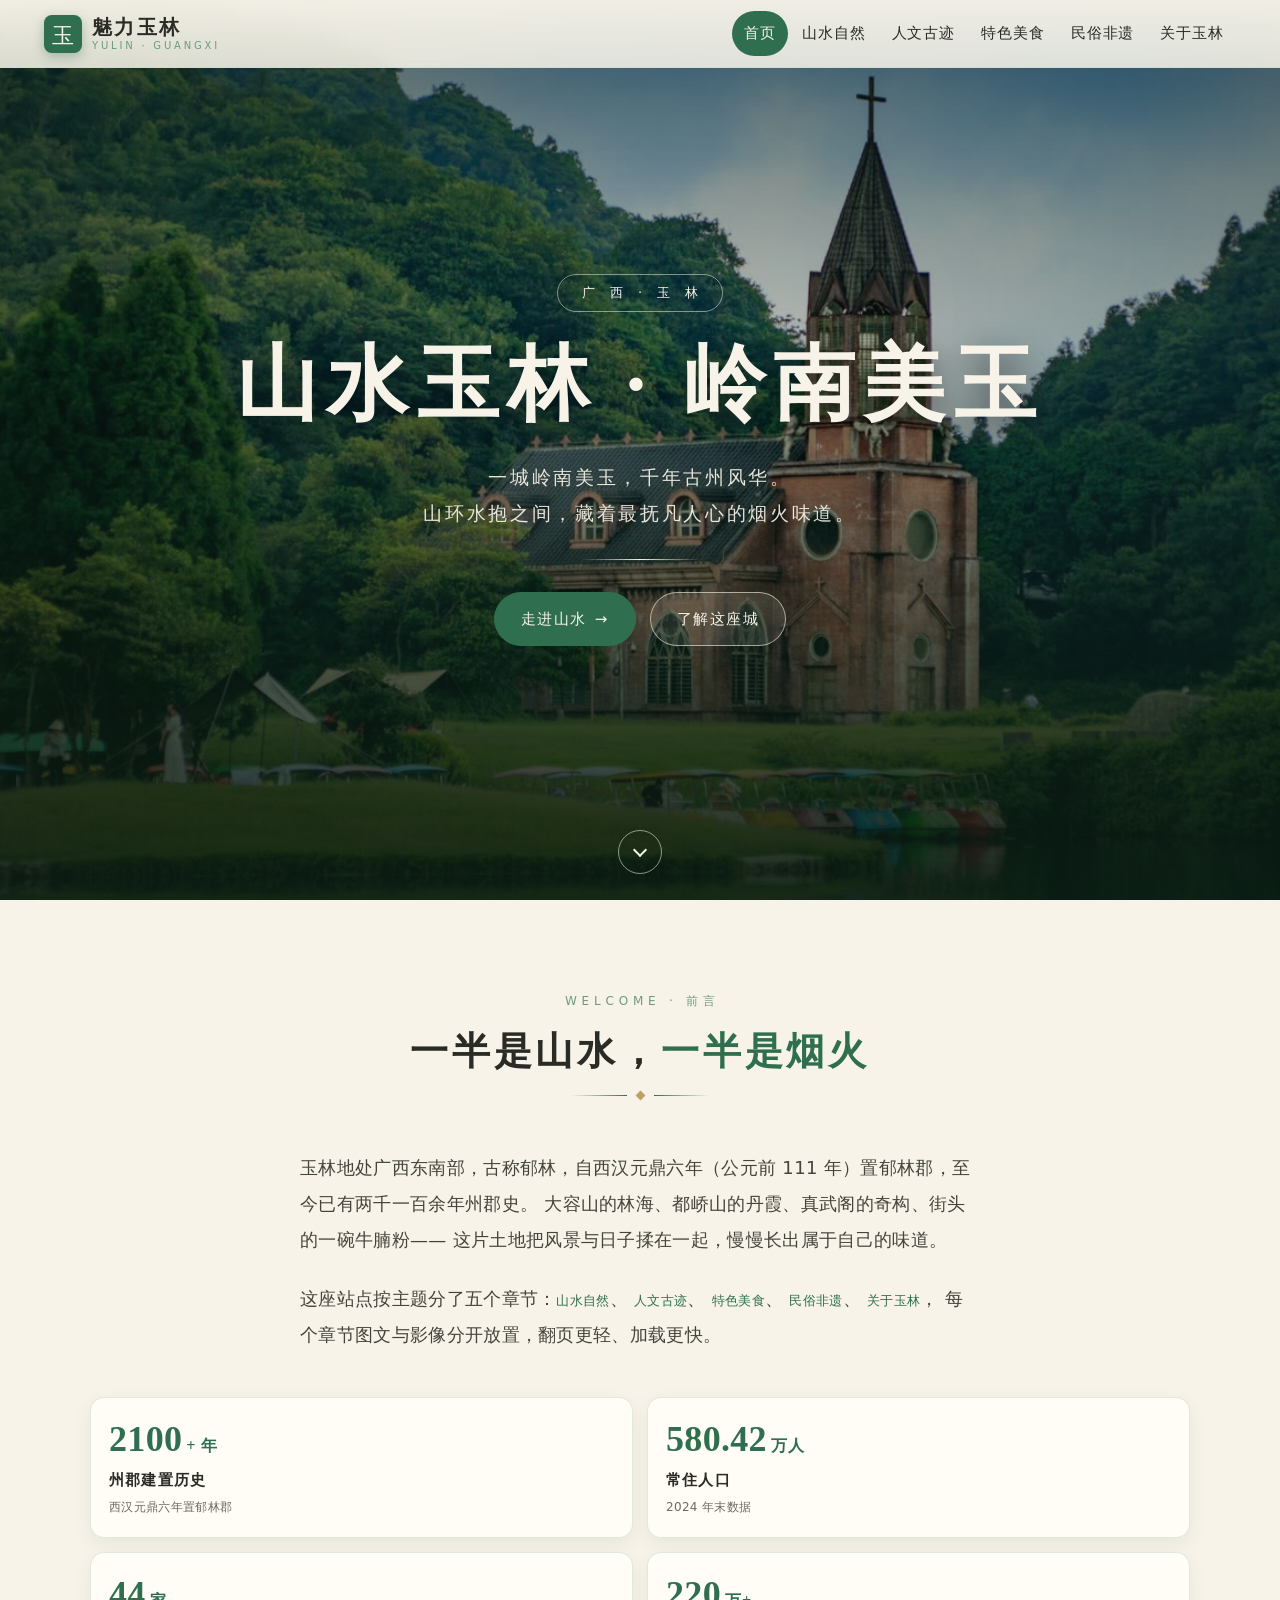
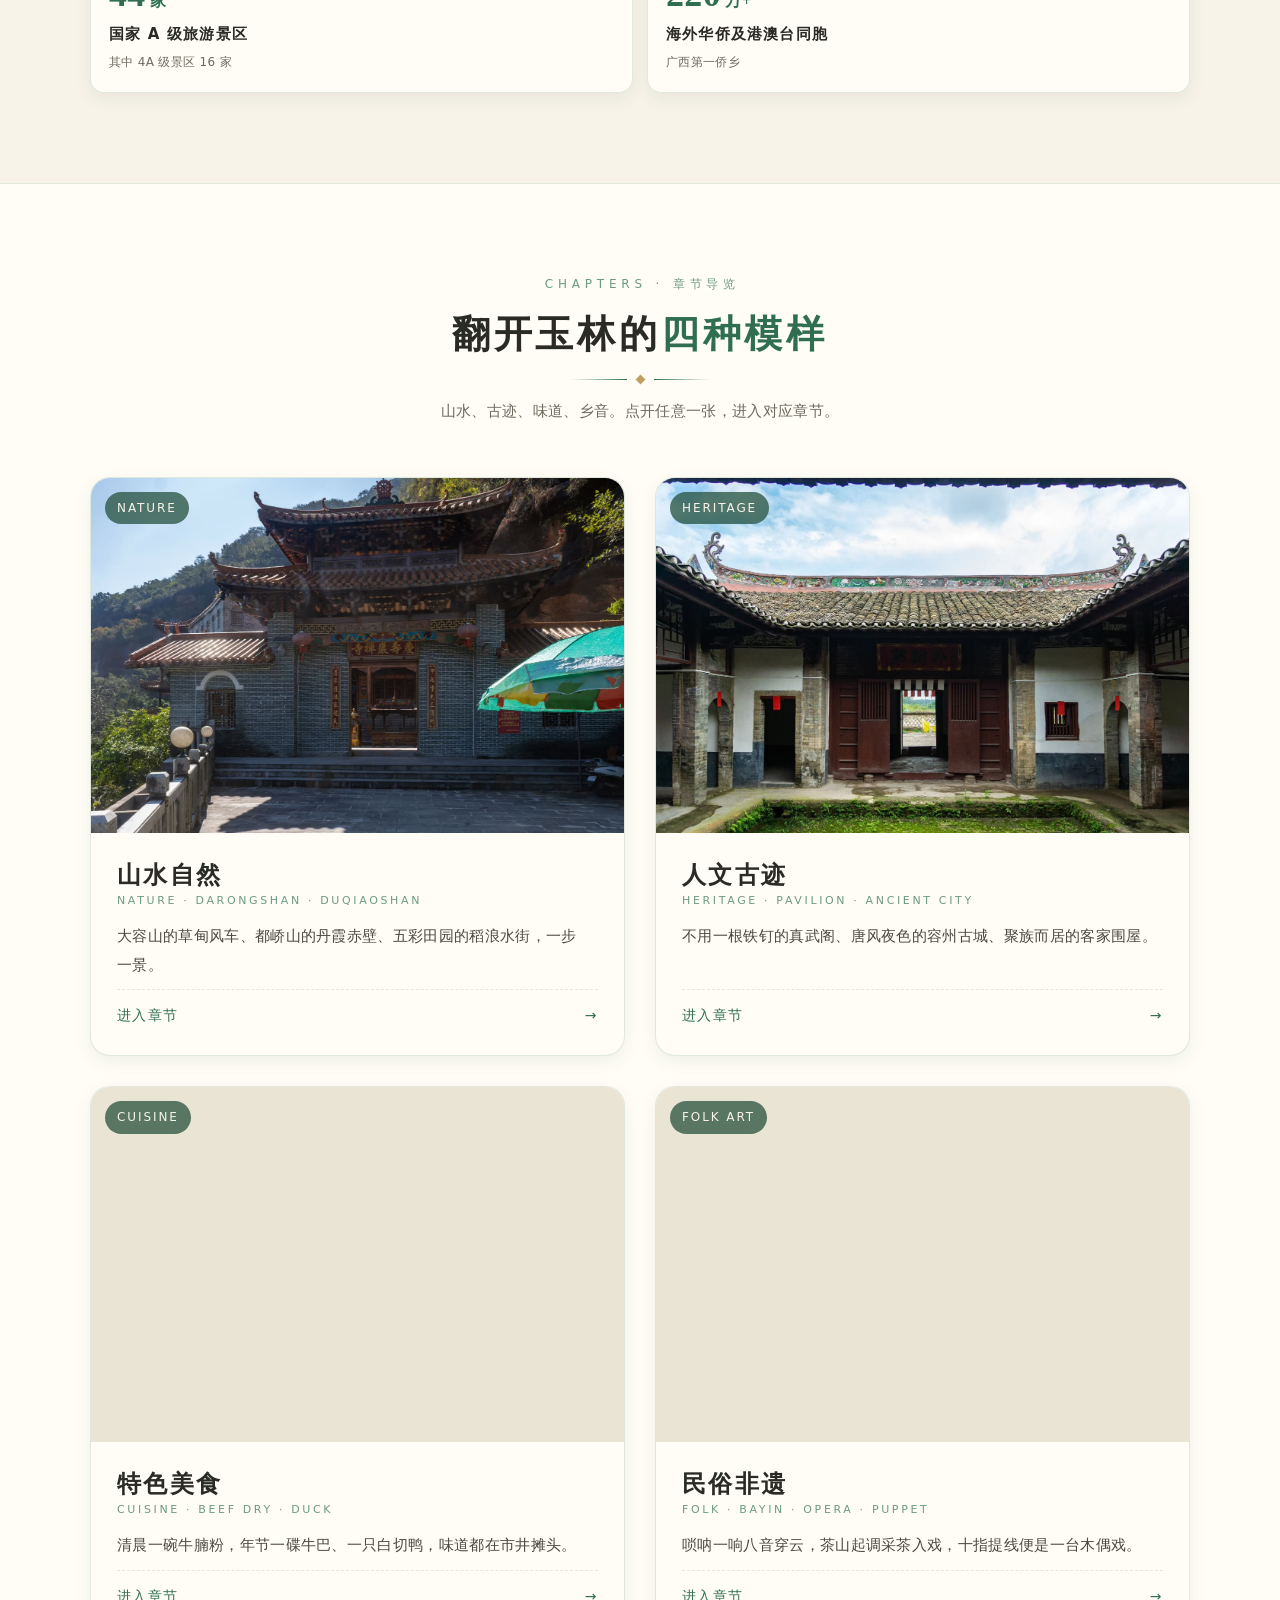
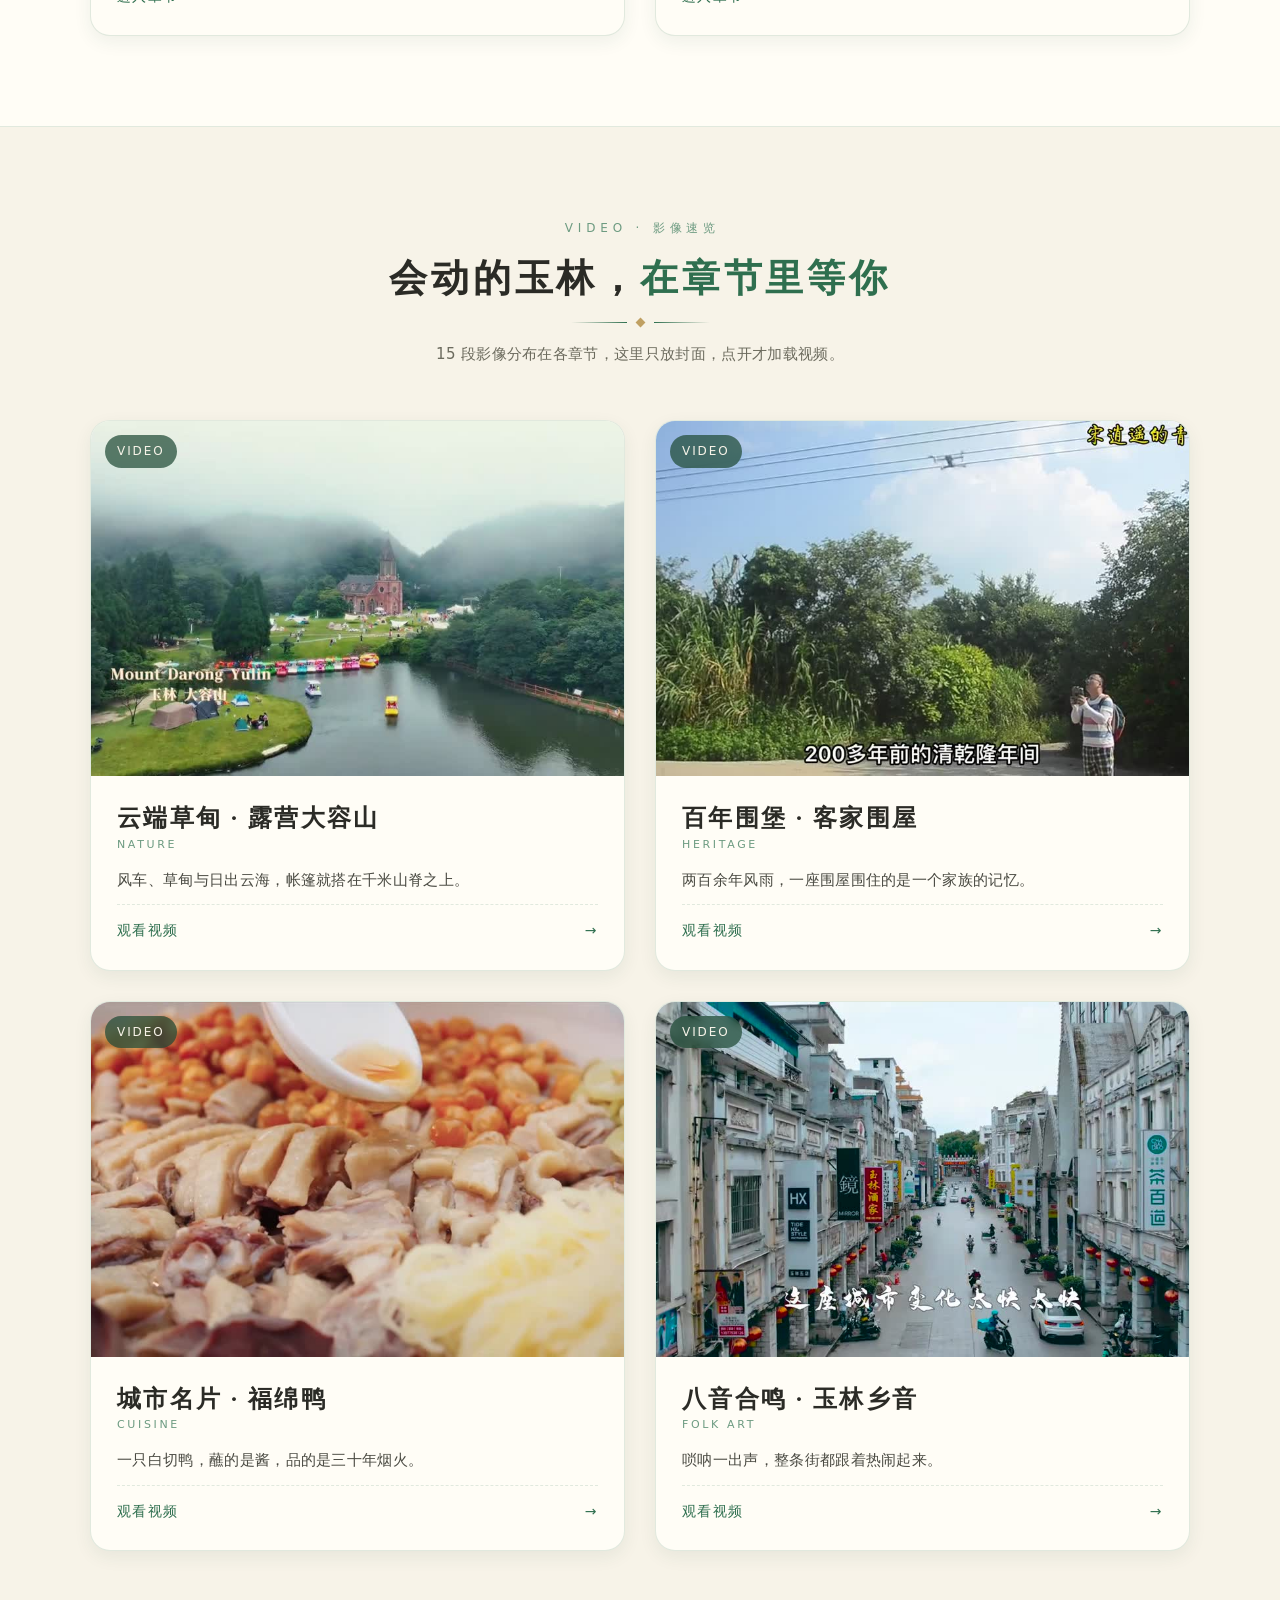
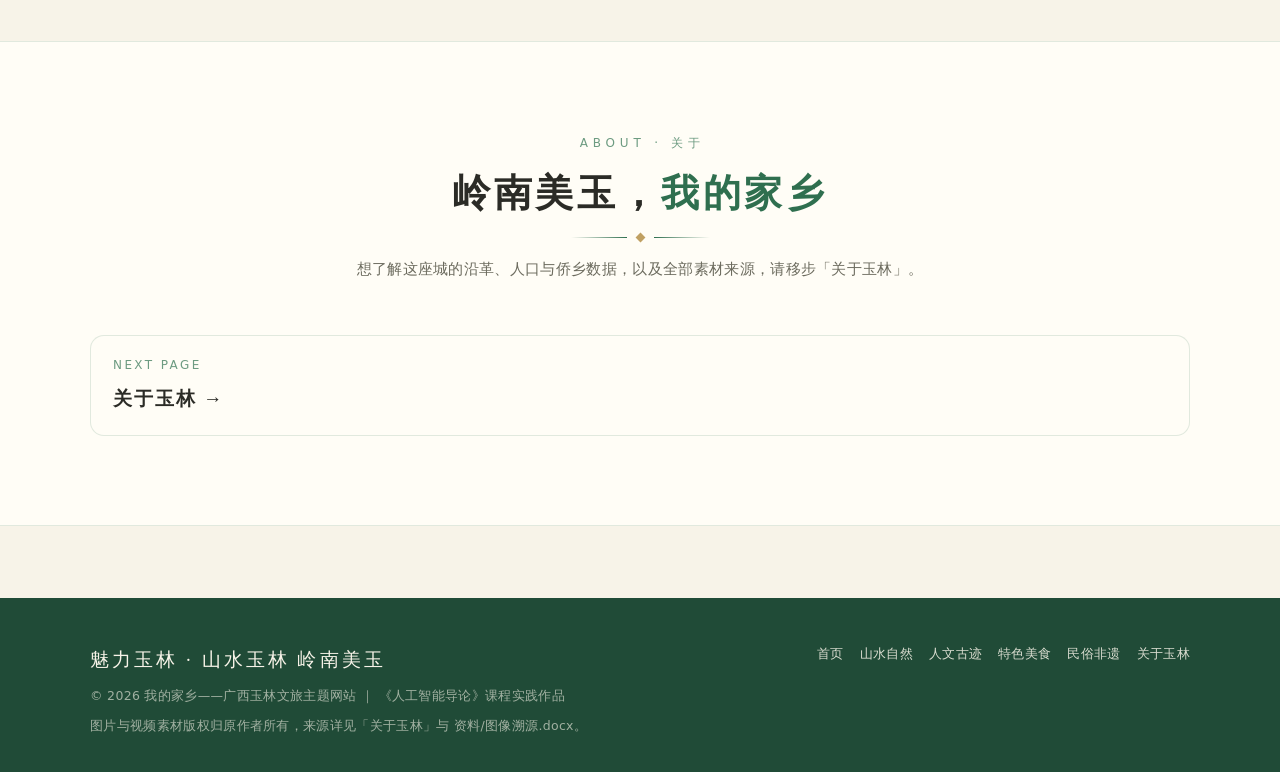
==== commit e33d5b45: "refactor: 拆分为多页面站点并全面优化加载性能 - 新增 nature/culture/food/folk/about 五个内容子页，与首页互跳（导航/面包屑/上下页）  - 抽出公共 ass" ====
--- a/index.html
+++ b/index.html
@@ -5,327 +5,15 @@
 <meta name="viewport" content="width=device-width, initial-scale=1">
 <title>魅力玉林 · 山水玉林 岭南美玉 | 广西玉林文旅主题网站</title>
 <meta name="description" content="我的家乡——广西玉林。山水自然、人文古迹、特色美食、民俗非遗，一城岭南美玉，千年古州风华。">
-<style>
-/* ==========================================================================
-   魅力玉林 · 文旅主题网站
-   单文件自包含：HTML + 内联 CSS + 内联 JS，无任何外部框架依赖
-   目录约定：图片 images/子文件夹名/文件 ；视频 videos/子文件夹名/文件
-   注意：素材文件名含 # 与空格，已按 URL 规则转义为 %23 / %20
-   ========================================================================== */
-
-/* ---------- 1. 设计变量（青绿 + 米白，国风水墨意境） ---------- */
-:root{
-  --green:#2f6f4f;          /* 主色：青绿（山岫） */
-  --green-deep:#204b37;     /* 深青绿：覆盖层/页脚 */
-  --green-soft:#6d9b81;     /* 浅青绿：辅助色 */
-  --cream:#f7f3e8;          /* 米白：页面底色（宣纸） */
-  --paper:#fffdf6;          /* 卡片纸白 */
-  --ink:#2b2b26;            /* 墨色：正文 */
-  --muted:#6c6b5e;          /* 次要文字 */
-  --gold:#c0a062;           /* 点缀金 */
-  --line:rgba(47,111,79,.14);
-  --radius:16px;
-  --shadow-sm:0 6px 18px rgba(35,77,57,.07);
-  --shadow-lg:0 20px 46px rgba(35,77,57,.18);
-  --font-serif:"Songti SC","STSong","Noto Serif SC","Source Han Serif SC","SimSun",serif;
-  --font-sans:"PingFang SC","HarmonyOS Sans SC","Microsoft YaHei","Noto Sans SC",system-ui,-apple-system,sans-serif;
-  --header-h:68px;
-}
-
-/* ---------- 2. 基础重置 ---------- */
-*,*::before,*::after{box-sizing:border-box}
-html{scroll-behavior:smooth;-webkit-text-size-adjust:100%}
-body{margin:0;background:var(--cream);color:var(--ink);font-family:var(--font-sans);font-size:16px;line-height:1.85;overflow-x:hidden}
-img,video{display:block;max-width:100%;height:auto}
-a{color:inherit;text-decoration:none}
-button{font-family:inherit;cursor:pointer;border:0;background:none;color:inherit}
-h1,h2,h3,h4{margin:0;font-weight:600}
-p{margin:0}
-ul{margin:0;padding:0;list-style:none}
-::selection{background:rgba(47,111,79,.22)}
-
-/* 宣纸质感底纹（纯 CSS） */
-body::before{
-  content:"";position:fixed;inset:0;z-index:0;pointer-events:none;opacity:.35;
-  background-image:radial-gradient(rgba(47,111,79,.10) 1px,transparent 1px);
-  background-size:24px 24px;
-}
-main,.topbar,.footer{position:relative;z-index:1}
-.wrap{max-width:1180px;margin:0 auto}
-
-/* ---------- 3. 顶栏 / 导航 ---------- */
-.topbar{
-  position:fixed;top:0;left:0;right:0;height:var(--header-h);z-index:100;
-  display:flex;align-items:center;justify-content:space-between;
-  padding:0 clamp(14px,4vw,48px);
-  background:linear-gradient(180deg,rgba(247,243,232,.97),rgba(247,243,232,.86));
-  backdrop-filter:saturate(140%) blur(10px);
-  -webkit-backdrop-filter:saturate(140%) blur(10px);
-  border-bottom:1px solid var(--line);
-  transition:height .3s ease,box-shadow .3s ease;
-}
-.topbar.scrolled{height:58px;box-shadow:0 8px 26px rgba(35,77,57,.10)}
-
-.brand{display:flex;align-items:center;gap:10px}
-.seal{
-  width:38px;height:38px;flex:0 0 38px;display:grid;place-items:center;
-  background:var(--green);color:var(--cream);border-radius:8px;
-  font-family:var(--font-serif);font-size:22px;
-  box-shadow:0 4px 12px rgba(47,111,79,.35);
-}
-.brand-text{display:flex;flex-direction:column;line-height:1.2}
-.brand-text strong{font-family:var(--font-serif);font-size:20px;letter-spacing:.12em}
-.brand-text em{font-style:normal;font-size:10px;letter-spacing:.28em;color:var(--green-soft)}
-
-.nav{display:flex;align-items:center;gap:4px}
-.nav a{position:relative;padding:8px 13px;font-size:15px;letter-spacing:.06em;border-radius:999px;transition:color .25s ease,background .25s ease}
-.nav a::after{
-  content:"";position:absolute;left:50%;bottom:2px;width:0;height:2px;
-  background:var(--green);border-radius:2px;transform:translateX(-50%);transition:width .28s ease;
-}
-.nav a:hover{color:var(--green)}
-.nav a:hover::after{width:38%}
-.nav a.active{color:var(--cream);background:var(--green)}
-.nav a.active::after{width:0}
-
-.nav-toggle{
-  display:none;width:42px;height:42px;border-radius:10px;
-  flex-direction:column;align-items:center;justify-content:center;gap:5px;
-  border:1px solid var(--line);background:rgba(255,255,255,.5);
-}
-.nav-toggle span{display:block;width:20px;height:2px;background:var(--green);border-radius:2px;transition:transform .3s ease,opacity .2s ease}
-.nav-toggle.is-open span:nth-child(1){transform:translateY(7px) rotate(45deg)}
-.nav-toggle.is-open span:nth-child(2){opacity:0}
-.nav-toggle.is-open span:nth-child(3){transform:translateY(-7px) rotate(-45deg)}
-
-/* ---------- 4. Hero 首屏 ---------- */
-.hero{
-  position:relative;min-height:100vh;display:flex;align-items:center;justify-content:center;
-  overflow:hidden;background:var(--green-deep);
-  padding:calc(var(--header-h) + 40px) 20px 96px;text-align:center;
-}
-@supports (height:100svh){.hero{min-height:100svh}}
-.hero-img{position:absolute;inset:0;width:100%;height:100%;object-fit:cover;object-position:center 45%;animation:heroZoom 20s ease-out forwards}
-@keyframes heroZoom{from{transform:scale(1.08)}to{transform:scale(1)}}
-.hero::after{
-  content:"";position:absolute;inset:0;
-  background:
-    radial-gradient(120% 80% at 50% 40%,rgba(10,26,18,.15),rgba(10,26,18,.62) 100%),
-    linear-gradient(180deg,rgba(15,34,24,.45) 0%,rgba(15,34,24,.20) 38%,rgba(12,30,21,.80) 100%);
-}
-.hero-inner{position:relative;z-index:2;color:var(--cream);max-width:900px}
-.hero-kicker{
-  display:inline-block;font-size:13px;letter-spacing:.42em;text-indent:.42em;
-  padding:6px 18px;margin-bottom:22px;border:1px solid rgba(247,243,232,.5);border-radius:999px;
-}
-.hero h1{font-family:var(--font-serif);font-weight:700;font-size:clamp(38px,7.4vw,86px);letter-spacing:.08em;line-height:1.2;text-shadow:0 6px 30px rgba(0,0,0,.45)}
-.hero-sub{margin:22px auto 0;max-width:620px;font-size:clamp(15px,2vw,19px);letter-spacing:.14em;color:rgba(247,243,232,.92)}
-.hero-line{width:120px;height:1px;margin:28px auto 0;background:linear-gradient(90deg,transparent,var(--cream),transparent)}
-.scroll-down{
-  position:absolute;left:50%;bottom:26px;z-index:3;transform:translateX(-50%);
-  width:44px;height:44px;display:grid;place-items:center;border-radius:50%;
-  border:1px solid rgba(247,243,232,.55);animation:floatY 2.2s ease-in-out infinite;
-}
-.scroll-down::after{content:"";width:10px;height:10px;margin-top:-4px;border-right:2px solid var(--cream);border-bottom:2px solid var(--cream);transform:rotate(45deg)}
-@keyframes floatY{0%,100%{transform:translate(-50%,0)}50%{transform:translate(-50%,9px)}}
-
-/* ---------- 5. 区块通用 ---------- */
-.section{padding:clamp(58px,8vw,112px) clamp(16px,5vw,56px);scroll-margin-top:var(--header-h);position:relative}
-.section.alt{background:var(--paper);border-top:1px solid var(--line);border-bottom:1px solid var(--line)}
-.section.alt::before{
-  content:"";position:absolute;inset:0;pointer-events:none;
-  background:
-    radial-gradient(620px 320px at 88% 8%,rgba(47,111,79,.10),transparent 70%),
-    radial-gradient(520px 280px at 6% 92%,rgba(47,111,79,.08),transparent 70%);
-}
-.section > .wrap{position:relative;z-index:1}
-.sec-head{text-align:center;margin-bottom:clamp(30px,4.4vw,56px)}
-.sec-kicker{font-size:12px;letter-spacing:.4em;text-indent:.4em;color:var(--green-soft)}
-.sec-title{font-family:var(--font-serif);font-size:clamp(26px,4vw,40px);letter-spacing:.1em;margin:.35em 0 .5em}
-.sec-title b{color:var(--green);font-weight:700}
-.sec-divider{display:flex;align-items:center;justify-content:center;gap:10px;margin:14px 0 16px}
-.sec-divider i{display:block;width:56px;height:1px;background:linear-gradient(90deg,transparent,var(--green))}
-.sec-divider i:last-child{background:linear-gradient(90deg,var(--green),transparent)}
-.sec-divider span{width:7px;height:7px;background:var(--gold);transform:rotate(45deg)}
-.sec-desc{max-width:680px;margin:0 auto;color:var(--muted);font-size:15px}
-
-/* ---------- 6. 通用卡片（图片为主 + 精炼文字） ---------- */
-.grid{display:grid;grid-template-columns:repeat(2,minmax(0,1fr));gap:clamp(18px,2.4vw,30px)}
-.grid-4{grid-template-columns:repeat(2,minmax(0,1fr))}
-@media(min-width:1100px){.grid-4{grid-template-columns:repeat(4,minmax(0,1fr))}}
-@media(max-width:860px){.grid,.grid-4{grid-template-columns:1fr}}
-
-.card{
-  background:var(--paper);border:1px solid var(--line);border-radius:var(--radius);
-  overflow:hidden;box-shadow:var(--shadow-sm);
-  transition:transform .4s cubic-bezier(.22,.61,.36,1),box-shadow .4s ease;
-}
-.card:hover{transform:translateY(-10px);box-shadow:var(--shadow-lg)}
-.card-media{position:relative;aspect-ratio:4/3;overflow:hidden;background:#eae4d4;cursor:zoom-in}
-.card-media img{width:100%;height:100%;object-fit:cover;transition:transform .8s cubic-bezier(.22,.61,.36,1)}
-.card:hover .card-media img{transform:scale(1.08)}
-.zoom-tip{
-  position:absolute;right:12px;bottom:12px;z-index:2;
-  padding:5px 12px;border-radius:999px;font-size:12px;letter-spacing:.1em;
-  color:var(--cream);background:rgba(32,75,55,.72);backdrop-filter:blur(4px);
-  opacity:0;transform:translateY(8px);transition:opacity .3s ease,transform .3s ease;
-}
-.card:hover .zoom-tip{opacity:1;transform:none}
-.card-body{padding:clamp(18px,2.2vw,26px)}
-.card-title{display:flex;align-items:baseline;gap:10px;font-family:var(--font-serif);font-size:clamp(20px,2.4vw,25px);letter-spacing:.08em;margin-bottom:10px}
-.card-title::before{content:"";width:3px;height:19px;background:var(--green);border-radius:2px;flex:0 0 3px}
-.card-title small{font-family:var(--font-sans);font-size:11px;letter-spacing:.24em;color:var(--green-soft)}
-.card-text{color:#4a4a42;font-size:15px;line-height:1.9}
-.card-foot{display:flex;flex-wrap:wrap;align-items:center;justify-content:space-between;gap:8px;margin-top:16px;padding-top:13px;border-top:1px dashed var(--line);font-size:12.5px;color:var(--muted)}
-.tags{display:flex;gap:6px;flex-wrap:wrap}
-.tags span{padding:3px 10px;border:1px solid var(--line);border-radius:999px;color:var(--green)}
-.src-link{color:var(--green);border-bottom:1px solid transparent;transition:border-color .25s ease}
-.src-link:hover{border-bottom-color:var(--green)}
-
-/* ---------- 7. 视频展映 ---------- */
-.video-grid{display:grid;grid-template-columns:repeat(auto-fill,minmax(300px,1fr));gap:clamp(18px,2.2vw,26px)}
-.video-card{
-  margin:0;background:var(--paper);border:1px solid var(--line);border-radius:var(--radius);
-  overflow:hidden;box-shadow:var(--shadow-sm);
-  transition:transform .4s cubic-bezier(.22,.61,.36,1),box-shadow .4s ease;
-}
-.video-card:hover{transform:translateY(-10px);box-shadow:var(--shadow-lg)}
-.video-wrap{position:relative;aspect-ratio:16/9;background:#101a15;overflow:hidden}
-.video-wrap video{width:100%;height:100%;object-fit:cover;background:#101a15}
-.play-btn{
-  position:absolute;inset:0;z-index:2;display:grid;place-items:center;
-  background:linear-gradient(180deg,rgba(16,26,21,.15),rgba(16,26,21,.55));
-  transition:opacity .35s ease,visibility .35s ease;
-}
-.play-btn span{
-  width:62px;height:62px;display:grid;place-items:center;border-radius:50%;
-  background:rgba(247,243,232,.92);color:var(--green);font-size:20px;
-  box-shadow:0 10px 26px rgba(0,0,0,.35);transition:transform .3s ease;
-}
-.play-btn::after{content:"点击播放";position:absolute;bottom:16px;left:0;right:0;text-align:center;color:var(--cream);font-size:12px;letter-spacing:.24em}
-.play-btn:hover span{transform:scale(1.08)}
-.video-wrap.playing .play-btn{opacity:0;visibility:hidden;pointer-events:none}
-/* 视频全屏按钮 */
-.fs-btn{
-  position:absolute;top:10px;right:10px;z-index:3;
-  padding:6px 11px;border-radius:8px;font-size:12px;letter-spacing:.12em;
-  color:var(--cream);background:rgba(32,75,55,.72);border:1px solid rgba(247,243,232,.3);
-  backdrop-filter:blur(4px);opacity:0;transition:opacity .3s ease,background .25s ease;
-}
-.video-card:hover .fs-btn,.video-wrap.playing .fs-btn{opacity:1}
-.fs-btn:hover{background:rgba(32,75,55,.95)}
-/* 影院模式：原生全屏被限制时的兜底（例如 IDE 内置预览的 iframe 无全屏权限） */
-.video-wrap.cinema{position:fixed;inset:0;z-index:280;width:100vw;height:100vh;aspect-ratio:auto;border-radius:0;background:#000}
-.video-wrap.cinema video{object-fit:contain;width:100%;height:100%}
-.video-wrap.cinema .play-btn{opacity:0;visibility:hidden;pointer-events:none}
-.cinema-close{display:none}
-.video-wrap.cinema .cinema-close{
-  display:grid;place-items:center;position:absolute;top:18px;left:18px;z-index:4;
-  width:44px;height:44px;border-radius:50%;font-size:18px;color:var(--cream);
-  background:rgba(247,243,232,.16);border:1px solid rgba(247,243,232,.35);
-}
-.cinema-close:hover{background:rgba(247,243,232,.32)}
-body.cinema-open{overflow:hidden}
-.video-body{padding:16px 18px 18px}
-.video-body h3{font-family:var(--font-serif);font-size:19px;letter-spacing:.06em}
-.video-body p{margin-top:6px;color:var(--muted);font-size:13.5px;line-height:1.75}
-.video-body .src-link{display:inline-block;margin-top:10px;font-size:12.5px}
-
-/* ---------- 8. 关于玉林 ---------- */
-.about-layout{display:grid;grid-template-columns:1.05fr .95fr;gap:clamp(24px,4vw,52px);align-items:start}
-@media(max-width:900px){.about-layout{grid-template-columns:1fr}}
-.about-text p{color:#45443c;margin-bottom:16px}
-.about-text p:first-of-type::first-letter{font-family:var(--font-serif);font-size:2.6em;line-height:1;float:left;margin:6px 10px 0 0;color:var(--green)}
-.stats{display:grid;grid-template-columns:repeat(2,1fr);gap:14px}
-@media(max-width:420px){.stats{grid-template-columns:1fr}}
-.stat{background:var(--paper);border:1px solid var(--line);border-radius:14px;padding:20px 18px;box-shadow:var(--shadow-sm);transition:transform .3s ease,box-shadow .3s ease}
-.stat:hover{transform:translateY(-6px);box-shadow:var(--shadow-lg)}
-.stat b{display:block;font-family:var(--font-serif);font-size:clamp(28px,3.6vw,38px);color:var(--green);line-height:1.2}
-.stat b i{font-style:normal;font-size:.45em;letter-spacing:.06em;margin-left:4px}
-.stat strong{display:block;margin-top:4px;font-size:15px;letter-spacing:.08em}
-.stat em{display:block;font-style:normal;margin-top:4px;font-size:12px;color:var(--muted);line-height:1.6}
-
-.sources{margin-top:34px;background:var(--paper);border:1px solid var(--line);border-radius:14px;padding:16px 20px;font-size:14px}
-.sources summary{cursor:pointer;color:var(--green);letter-spacing:.08em;font-weight:600}
-.sources ul{margin:14px 0 0;display:grid;grid-template-columns:repeat(auto-fill,minmax(280px,1fr));gap:8px 22px}
-.sources li{color:var(--muted);font-size:13px;line-height:1.9}
-.sources a{color:var(--green);border-bottom:1px solid rgba(47,111,79,.35);word-break:break-all}
-.sources .note{margin-top:14px;color:var(--muted);font-size:13px}
-
-/* ---------- 9. 页脚 ---------- */
-.footer{background:var(--green-deep);color:rgba(247,243,232,.86);padding:44px clamp(16px,5vw,56px) 34px}
-.footer .wrap{display:flex;flex-wrap:wrap;gap:14px;justify-content:space-between;align-items:center}
-.footer .f-brand{font-family:var(--font-serif);font-size:19px;letter-spacing:.16em;color:var(--cream)}
-.footer small{display:block;font-size:12.5px;letter-spacing:.06em;color:rgba(247,243,232,.6)}
-.footer-links{display:flex;flex-wrap:wrap;gap:14px;font-size:13px}
-.footer-links a:hover{color:var(--cream);text-decoration:underline}
-
-/* ---------- 10. 滚动渐现 ---------- */
-.reveal{opacity:0;transform:translateY(30px);transition:opacity .75s ease,transform .75s cubic-bezier(.22,.61,.36,1)}
-.reveal.in{opacity:1;transform:none}
-
-/* ---------- 11. 灯箱 ---------- */
-.lightbox{position:fixed;inset:0;z-index:300;display:none;align-items:center;justify-content:center;padding:clamp(12px,4vw,40px);background:rgba(14,24,18,.93);backdrop-filter:blur(6px)}
-.lightbox.open{display:flex}
-.lb-figure{display:flex;flex-direction:column;align-items:center;gap:14px;max-width:100%;margin:0}
-.lb-img{max-width:92vw;max-height:78vh;object-fit:contain;border-radius:8px;box-shadow:0 24px 70px rgba(0,0,0,.55);animation:lbIn .32s ease}
-@keyframes lbIn{from{opacity:0;transform:scale(.97)}to{opacity:1;transform:none}}
-.lb-cap{color:rgba(247,243,232,.92);text-align:center;max-width:760px}
-.lb-cap h4{font-family:var(--font-serif);font-size:19px;letter-spacing:.1em}
-.lb-cap p{font-size:13.5px;color:rgba(247,243,232,.66);margin-top:4px}
-.lb-count{margin-top:2px;font-size:12px;letter-spacing:.2em;color:var(--green-soft)}
-.lb-btn{
-  position:absolute;z-index:2;width:46px;height:46px;border-radius:50%;
-  display:grid;place-items:center;font-size:20px;
-  background:rgba(247,243,232,.16);color:var(--cream);border:1px solid rgba(247,243,232,.35);
-  transition:background .25s ease,transform .25s ease;
-}
-.lb-btn:hover{background:rgba(247,243,232,.32);transform:scale(1.06)}
-.lb-close{top:18px;right:18px}
-.lb-prev{left:18px;top:50%;transform:translateY(-50%)}
-.lb-next{right:18px;top:50%;transform:translateY(-50%)}
-@media(max-width:700px){.lb-prev{left:10px}.lb-next{right:10px}.lb-img{max-height:66vh}}
-
-/* ---------- 12. 返回顶部 ---------- */
-.to-top{
-  position:fixed;right:22px;bottom:26px;z-index:90;
-  width:50px;height:50px;border-radius:50%;display:grid;place-items:center;
-  background:var(--green);color:var(--cream);box-shadow:0 12px 28px rgba(35,77,57,.32);
-  opacity:0;visibility:hidden;transform:translateY(14px);
-  transition:opacity .35s ease,transform .35s ease,visibility .35s ease,background .25s ease;
-}
-.to-top.show{opacity:1;visibility:visible;transform:none}
-.to-top:hover{background:var(--green-deep)}
-.to-top::before{content:"";width:10px;height:10px;margin-bottom:-6px;border-left:2px solid var(--cream);border-top:2px solid var(--cream);transform:rotate(45deg)}
-
-/* ---------- 13. 移动端：导航折叠为汉堡菜单 ---------- */
-@media(max-width:900px){
-  .nav{
-    position:fixed;top:var(--header-h);left:0;right:0;flex-direction:column;align-items:stretch;gap:0;
-    padding:6px 22px 18px;background:var(--paper);
-    border-bottom:1px solid var(--line);box-shadow:0 20px 40px rgba(35,77,57,.16);
-    transform:translateY(-14px);opacity:0;visibility:hidden;transition:opacity .28s ease,transform .28s ease,visibility .28s ease;
-  }
-  .nav.open{transform:none;opacity:1;visibility:visible}
-  .nav a{padding:14px 2px;border-bottom:1px dashed var(--line);border-radius:0;font-size:16px}
-  .nav a:last-child{border-bottom:0}
-  .nav a.active{background:transparent;color:var(--green);font-weight:600}
-  .nav a.active::after{width:38%}
-  .nav-toggle{display:flex}
-}
-/* 无障碍：尊重系统降低动效偏好 */
-@media(prefers-reduced-motion:reduce){
-  html{scroll-behavior:auto}
-  *,*::before,*::after{animation-duration:.01ms!important;animation-iteration-count:1!important;transition-duration:.01ms!important}
-  .reveal{opacity:1;transform:none}
-}
-</style>
+<link rel="stylesheet" href="assets/css/style.css">
+<!-- 首屏大图预加载：缩短 LCP -->
+<link rel="preload" as="image" href="images/大容山/image_夏天不去一趟大容山怎么行🤔。大..._4.jpg">
 </head>
-<body>
-
-<!-- ============================== 顶栏 ============================== -->
+<body class="page-home">
+
+<!-- ==================== 顶栏 ==================== -->
 <header class="topbar" id="topbar">
-  <a class="brand" href="#home" aria-label="魅力玉林 首页">
+  <a class="brand" href="index.html" aria-label="魅力玉林 首页">
     <span class="seal" aria-hidden="true">玉</span>
     <span class="brand-text"><strong>魅力玉林</strong><em>YULIN · GUANGXI</em></span>
   </a>
@@ -333,991 +21,262 @@
     <span></span><span></span><span></span>
   </button>
   <nav class="nav" id="nav">
-    <a href="#nature">山水自然</a>
-    <a href="#culture">人文古迹</a>
-    <a href="#food">特色美食</a>
-    <a href="#folk">民俗非遗</a>
-    <a href="#about">关于玉林</a>
+    <a class="active" href="index.html">首页</a>
+    <a href="nature.html">山水自然</a>
+    <a href="culture.html">人文古迹</a>
+    <a href="food.html">特色美食</a>
+    <a href="folk.html">民俗非遗</a>
+    <a href="about.html">关于玉林</a>
   </nav>
 </header>
 
 <main>
 
-  <!-- ============================== Hero 首屏（大容山） ============================== -->
+  <!-- ==================== Hero ==================== -->
   <section class="hero" id="home">
     <img class="hero-img"
-         src="images/大容山/image_夏天不去一趟大容山怎么行🤔。大..._5.jpg"
-         alt="玉林大容山的层峦云海与风车" fetchpriority="high">
+         src="images/大容山/image_夏天不去一趟大容山怎么行🤔。大..._4.jpg"
+         alt="玉林大容山的层峦云海与风车" width="1400" height="815" fetchpriority="high" decoding="async">
     <div class="hero-inner">
       <p class="hero-kicker">广 西 · 玉 林</p>
       <h1>山水玉林 · 岭南美玉</h1>
       <p class="hero-sub">一城岭南美玉，千年古州风华。<br>山环水抱之间，藏着最抚凡人心的烟火味道。</p>
       <div class="hero-line" aria-hidden="true"></div>
-    </div>
-    <a class="scroll-down" href="#nature" aria-label="向下滚动，进入山水自然"></a>
-  </section>
-
-  <!-- ============================== 一、山水自然 ============================== -->
-  <section class="section" id="nature">
-    <div class="wrap">
-      <div class="sec-head reveal">
-        <p class="sec-kicker">NATURE · 山水自然</p>
-        <h2 class="sec-title">山环水抱，<b>造化钟灵</b></h2>
-        <div class="sec-divider" aria-hidden="true"><i></i><span></span><i></i></div>
-        <p class="sec-desc">大容山的林海、都峤山的丹霞、田园的稻浪、城中宫阙的飞檐——玉林的山水平畴，一步一景。</p>
-      </div>
-
-      <div class="grid">
-        <!-- 大容山 -->
-        <article class="card reveal"
-                 data-title="大容山国家森林公园"
-                 data-desc="桂东南第一高峰，主峰梅花顶海拔约1275米。原始次生林、高山草甸、飞瀑溪流与风车阵同框，夏日清凉宜人，是露营观星的天然氧吧。"
-                 data-images="images/大容山/image_夏天不去一趟大容山怎么行🤔。大..._4.jpg|images/大容山/image_夏天不去一趟大容山怎么行🤔。大..._5.jpg|images/大容山/image_夏天不去一趟大容山怎么行🤔。大..._1.jpg">
-          <div class="card-media">
-            <img src="images/大容山/image_夏天不去一趟大容山怎么行🤔。大..._4.jpg" alt="大容山高山草甸与风车云海" loading="lazy" decoding="async">
-            <span class="zoom-tip">点击看大图</span>
-          </div>
-          <div class="card-body">
-            <h3 class="card-title">大容山 <small>DARONGSHAN</small></h3>
-            <p class="card-text">主峰梅花顶海拔逾千米，林海、草甸与风车云海连绵不绝，是桂东南最负盛名的避暑露营地。</p>
-            <div class="card-foot">
-              <div class="tags"><span>森林公园</span><span>避暑露营</span></div>
-              <a class="src-link" href="https://v.douyin.com/3YPUq7xlpsA/" target="_blank" rel="noopener">素材来源：抖音 ↗</a>
-            </div>
-          </div>
-        </article>
-
-        <!-- 都峤山 -->
-        <article class="card reveal"
-                 data-title="都峤山"
-                 data-desc="中国道教三十六洞天之一，典型丹霞地貌。赤壁丹崖间藏有数百座岩洞，历代摩崖石刻遍布山壁，佛、道、儒三教遗迹共处一山。"
-                 data-images="images/都峤山/image_藏在广西的“人间仙境”！丹霞赤壁..._12.jpg|images/都峤山/image_藏在广西的“人间仙境”！丹霞赤壁..._14.jpg">
-          <div class="card-media">
-            <img src="images/都峤山/image_藏在广西的“人间仙境”！丹霞赤壁..._12.jpg" alt="都峤山丹霞赤壁与云海" loading="lazy" decoding="async">
-            <span class="zoom-tip">点击看大图</span>
-          </div>
-          <div class="card-body">
-            <h3 class="card-title">都峤山 <small>DUQIAOSHAN</small></h3>
-            <p class="card-text">丹霞赤壁如燃，云雾绕崖而行。山中数百岩洞与历代摩崖石刻，被称为藏在岭南的“人间仙境”。</p>
-            <div class="card-foot">
-              <div class="tags"><span>丹霞地貌</span><span>洞天石刻</span></div>
-              <a class="src-link" href="https://v.douyin.com/fMrpQuWSE94/" target="_blank" rel="noopener">素材来源：抖音 ↗</a>
-            </div>
-          </div>
-        </article>
-
-        <!-- 五彩田园 -->
-        <article class="card reveal"
-                 data-title="五彩田园"
-                 data-desc="集现代农业示范、休闲观光与乡村体验于一体的田园综合体。水街、花海、稻田景观相映成趣，是玉林人周末度假的后花园。"
-                 data-images="images/五彩田园/image_玉林五彩田园，好一派田园风光，绿..._6.jpg|images/五彩田园/image_水街黄昏。玉林五彩田园风景区——..._0.jpg|images/五彩田园/image_玉林五彩田园，好一派田园风光，绿..._0.jpg|images/五彩田园/image_玉林五彩田园，好一派田园风光，绿..._4.jpg">
-          <div class="card-media">
-            <img src="images/五彩田园/image_玉林五彩田园，好一派田园风光，绿..._6.jpg" alt="五彩田园的连片田园风光" loading="lazy" decoding="async">
-            <span class="zoom-tip">点击看大图</span>
-          </div>
-          <div class="card-body">
-            <h3 class="card-title">五彩田园 <small>WUCAI TIANYUAN</small></h3>
-            <p class="card-text">稻田成画、花海绵延，水街在黄昏里亮起灯笼。现代农业与乡村风景在此交汇，四时有不同的颜色。</p>
-            <div class="card-foot">
-              <div class="tags"><span>田园风光</span><span>休闲农业</span></div>
-              <a class="src-link" href="https://v.douyin.com/7SADv9L0hDQ/" target="_blank" rel="noopener">素材来源：抖音 ↗</a>
-            </div>
-          </div>
-        </article>
-
-        <!-- 云天文化城 -->
-        <article class="card reveal"
-                 data-title="云天文化城（云天宫）"
-                 data-desc="仿古宫殿式建筑群，集木雕、石雕、铜雕与巨幅壁画之大成。楼阁巍峨、金碧交辉，是玉林最具辨识度的城市文化地标。"
-                 data-images="images/云天文化城/image_【云天宫】不知天上宫阙，今夕是何..._3.jpg|images/云天文化城/image_【云天宫】不知天上宫阙，今夕是何..._2.jpg">
-          <div class="card-media">
-            <img src="images/云天文化城/image_【云天宫】不知天上宫阙，今夕是何..._3.jpg" alt="云天文化城宫殿式建筑全景" loading="lazy" decoding="async">
-            <span class="zoom-tip">点击看大图</span>
-          </div>
-          <div class="card-body">
-            <h3 class="card-title">云天文化城 <small>YUNTIAN PALACE</small></h3>
-            <p class="card-text">不知天上宫阙，今夕是何年。重檐层叠而上，木石铜雕极尽工巧，一座城写尽岭南匠人的心事。</p>
-            <div class="card-foot">
-              <div class="tags"><span>地标建筑</span><span>雕刻艺术</span></div>
-              <a class="src-link" href="https://v.douyin.com/Hn6-Z_jtMvI/" target="_blank" rel="noopener">素材来源：抖音 ↗</a>
-            </div>
-          </div>
-        </article>
-      </div>
-    </div>
-  </section>
-
-  <!-- ============================== 二、人文古迹 ============================== -->
-  <section class="section alt" id="culture">
-    <div class="wrap">
-      <div class="sec-head reveal">
-        <p class="sec-kicker">HERITAGE · 人文古迹</p>
-        <h2 class="sec-title">千年古州，<b>匠心独运</b></h2>
-        <div class="sec-divider" aria-hidden="true"><i></i><span></span><i></i></div>
-        <p class="sec-desc">一座不用铁钉的木构奇楼，一座唐风重檐的古城，一座聚族而居的客家围堡——木石之间皆是岁月。</p>
-      </div>
-
-      <div class="grid">
-        <!-- 真武阁 -->
-        <article class="card reveal"
-                 data-title="容县经略台真武阁"
-                 data-desc="建于明万历元年（1573年），三层纯木杠杆结构，全阁不用一颗铁钉。二楼四根金柱悬空不落地，历经数百年地震台风岿然不倒，被誉为“天南杰构”。"
-                 data-images="images/真武阁/image_玉林容县真武阁%20四柱悬空%20千载独..._13.jpg|images/真武阁/image_玉林容县真武阁%20四柱悬空%20千载独..._9.jpg|images/真武阁/image_玉林容县真武阁%20四柱悬空%20千载独..._0.jpg">
-          <div class="card-media">
-            <img src="images/真武阁/image_玉林容县真武阁%20四柱悬空%20千载独..._13.jpg" alt="容县真武阁三层木构楼阁" loading="lazy" decoding="async">
-            <span class="zoom-tip">点击看大图</span>
-          </div>
-          <div class="card-body">
-            <h3 class="card-title">真武阁 <small>ZHENWU PAVILION</small></h3>
-            <p class="card-text">四柱悬空，千载独步。全木三层杠杆结构不用一钉，四百余年风雨地震而不倾，是古建史上的奇构。</p>
-            <div class="card-foot">
-              <div class="tags"><span>明代木构</span><span>天南杰构</span></div>
-              <a class="src-link" href="https://v.douyin.com/7GkKJ3GbTnc/" target="_blank" rel="noopener">素材来源：抖音 ↗</a>
-            </div>
-          </div>
-        </article>
-
-        <!-- 容州古城 -->
-        <article class="card reveal"
-                 data-title="容州古城"
-                 data-desc="唐代容州治所所在，民间亦传为杨贵妃故里。经略台、真武阁、开元寺与仿唐街坊连成一片，入夜灯笼次第亮起，唐风古韵扑面而来。"
-                 data-images="images/容州古城/image_广西名胜玉林容州古城。%23我的抖音..._5.jpg|images/容州古城/image_广西名胜玉林容州古城。%23我的抖音..._1.jpg|images/容州古城/image_广西名胜玉林容州古城。%23我的抖音..._13.jpg">
-          <div class="card-media">
-            <img src="images/容州古城/image_广西名胜玉林容州古城。%23我的抖音..._5.jpg" alt="容州古城仿唐建筑夜景" loading="lazy" decoding="async">
-            <span class="zoom-tip">点击看大图</span>
-          </div>
-          <div class="card-body">
-            <h3 class="card-title">容州古城 <small>RONGZHOU ANCIENT CITY</small></h3>
-            <p class="card-text">唐时容州治所，民间传为贵妃故里。城墙、古阁、寺塔与街坊相连，夜色灯笼下恍若回到盛唐。</p>
-            <div class="card-foot">
-              <div class="tags"><span>唐风古城</span><span>历史街区</span></div>
-              <a class="src-link" href="https://v.douyin.com/Sz82HFeQaGE/" target="_blank" rel="noopener">素材来源：抖音 ↗</a>
-            </div>
-          </div>
-        </article>
-
-        <!-- 客家围屋 -->
-        <article class="card reveal"
-                 data-title="玉林客家围屋"
-                 data-desc="位于玉林市郊的客家围堡式民居，前有半月形池塘，四周高墙碉楼环护，中轴祠堂层层递进，是客家人聚族而居、守望相助的建筑标本。"
-                 data-images="images/客家围屋/image_珠砂垌客家围屋。位于玉林市郊，典..._4.jpg|images/客家围屋/image_珠砂垌客家围屋。位于玉林市郊，典..._1.jpg|images/客家围屋/image_珠砂垌客家围屋。位于玉林市郊，典..._0.jpg">
-          <div class="card-media">
-            <img src="images/客家围屋/image_珠砂垌客家围屋。位于玉林市郊，典..._4.jpg" alt="玉林市郊客家围屋全貌" loading="lazy" decoding="async">
-            <span class="zoom-tip">点击看大图</span>
-          </div>
-          <div class="card-body">
-            <h3 class="card-title">客家围屋 <small>HAKKA WALLED VILLAGE</small></h3>
-            <p class="card-text">半月池塘映着高墙碉楼，祠堂在中轴上层层递进。一座围屋，便是一部客家人迁徙与守望的家族史。</p>
-            <div class="card-foot">
-              <div class="tags"><span>客家民居</span><span>防御聚落</span></div>
-              <a class="src-link" href="https://v.douyin.com/CV21WQJUL6o/" target="_blank" rel="noopener">素材来源：抖音 ↗</a>
-            </div>
-          </div>
-        </article>
-      </div>
-    </div>
-  </section>
-
-  <!-- ============================== 三、特色美食 ============================== -->
-  <section class="section" id="food">
-    <div class="wrap">
-      <div class="sec-head reveal">
-        <p class="sec-kicker">CUISINE · 特色美食</p>
-        <h2 class="sec-title">一城烟火，<b>风味岭南</b></h2>
-        <div class="sec-divider" aria-hidden="true"><i></i><span></span><i></i></div>
-        <p class="sec-desc">清晨一碗牛腩粉，午后一片白散，年节一碟牛巴一只鸭。玉林的味道，藏在市井摊头与家的灶台上。</p>
-      </div>
-
-      <div class="grid grid-4">
-        <!-- 玉林牛巴 -->
-        <article class="card reveal"
-                 data-title="玉林牛巴"
-                 data-desc="取黄牛后腿精肉切片，经腌、晾、炸、焖多道工序精制。色泽油亮，咸甜适口、甘韧耐嚼，是玉林最具代表性的风味伴手礼。"
-                 data-images="images/玉林牛巴/image_玉林牛巴%20广西特产零食。吃过很多..._2.jpg|images/玉林牛巴/image_玉林牛巴%20广西特产零食。吃过很多..._1.jpg|images/玉林牛巴/image_玉林牛巴%20广西特产零食。吃过很多..._0.jpg">
-          <div class="card-media">
-            <img src="images/玉林牛巴/image_玉林牛巴%20广西特产零食。吃过很多..._2.jpg" alt="油亮甘香的玉林牛巴" loading="lazy" decoding="async">
-            <span class="zoom-tip">点击看大图</span>
-          </div>
-          <div class="card-body">
-            <h3 class="card-title">玉林牛巴 <small>BEEF DRY</small></h3>
-            <p class="card-text">腌晾炸焖反复入味，咸甜交织、越嚼越香，是离乡行囊里最常被想起的一味。</p>
-            <div class="card-foot">
-              <div class="tags"><span>风味卤味</span><span>伴手礼</span></div>
-              <a class="src-link" href="https://v.douyin.com/6QT5-VgBDtg/" target="_blank" rel="noopener">素材来源：抖音 ↗</a>
-            </div>
-          </div>
-        </article>
-
-        <!-- 玉林白散 -->
-        <article class="card reveal"
-                 data-title="玉林白散（白糤 · 米花）"
-                 data-desc="糯米蒸熟后压模成形、晾晒再油炸，圆如满月、洁白蓬松。它是玉林人过年祭祖待客的必备之物，也是一代代人共同的年味记忆。"
-                 data-images="images/玉林白散/image_广西玉林土特产~白散（米花）广西..._1.jpg|images/玉林白散/image_广西玉林土特产~白散（米花）广西..._5.jpg|images/玉林白散/image_广西玉林土特产~白散（米花）广西..._6.jpg">
-          <div class="card-media">
-            <img src="images/玉林白散/image_广西玉林土特产~白散（米花）广西..._1.jpg" alt="油炸起泡的玉林白散（米花）" loading="lazy" decoding="async">
-            <span class="zoom-tip">点击看大图</span>
-          </div>
-          <div class="card-body">
-            <h3 class="card-title">玉林白散 <small>RICE CRACKER</small></h3>
-            <p class="card-text">糯米压模晒足日光，入油锅一瞬开花。酥脆一声，是玉林人过年特有的“符号”。</p>
-            <div class="card-foot">
-              <div class="tags"><span>年味小吃</span><span>传统手艺</span></div>
-              <a class="src-link" href="https://v.douyin.com/neT2dTKUNKA/" target="_blank" rel="noopener">素材来源：抖音 ↗</a>
-            </div>
-          </div>
-        </article>
-
-        <!-- 牛腩粉 -->
-        <article class="card reveal"
-                 data-title="牛腩粉"
-                 data-desc="米粉细白柔滑，牛腩慢火焖至软烂入味，浇一勺牛骨老汤，佐酸豆角与萝卜干。玉林人的一天，常从这一碗鲜香开始。"
-                 data-images="images/牛腩粉/image_在玉林吃粉要吃牛腩粉🤔_要提及..._0.jpg|images/牛腩粉/image_在玉林吃粉要吃牛腩粉🤔_要提及..._1.jpg|images/牛腩粉/image_——_又回到我大玉林嗦碗牛腩粉_..._0.jpg">
-          <div class="card-media">
-            <img src="images/牛腩粉/image_在玉林吃粉要吃牛腩粉🤔_要提及..._0.jpg" alt="浇满牛腩与卤汁的玉林牛腩粉" loading="lazy" decoding="async">
-            <span class="zoom-tip">点击看大图</span>
-          </div>
-          <div class="card-body">
-            <h3 class="card-title">牛腩粉 <small>BRISKET RICE NOODLE</small></h3>
-            <p class="card-text">一碗牛腩粉，记住一座城。牛骨老汤打底，牛腩软烂，嗦粉的声音就是清晨的开场白。</p>
-            <div class="card-foot">
-              <div class="tags"><span>日常早餐</span><span>汤粉</span></div>
-              <a class="src-link" href="https://v.douyin.com/qm5jIbzY8Mo/" target="_blank" rel="noopener">素材来源：抖音 ↗</a>
-            </div>
-          </div>
-        </article>
-
-        <!-- 福绵鸭 -->
-        <article class="card reveal"
-                 data-title="福绵鸭"
-                 data-desc="源于玉林福绵区的白切鸭做法。清水浸熟后斩件，佐以秘制生抽、酸梅酱与姜葱蓉，皮爽肉嫩、清鲜不腻，堪称玉林美食名片。"
-                 data-images="images/福绵鸭/image_打卡开了30年的老字号福绵鸭餐馆..._1.jpg|images/福绵鸭/image_打卡开了30年的老字号福绵鸭餐馆..._0.jpg|images/福绵鸭/image_打卡开了30年的老字号福绵鸭餐馆..._2.jpg">
-          <div class="card-media">
-            <img src="images/福绵鸭/image_打卡开了30年的老字号福绵鸭餐馆..._1.jpg" alt="白切福绵鸭与蘸料" loading="lazy" decoding="async">
-            <span class="zoom-tip">点击看大图</span>
-          </div>
-          <div class="card-body">
-            <h3 class="card-title">福绵鸭 <small>FUMIAN DUCK</small></h3>
-            <p class="card-text">白切上桌，佐酸梅与姜葱蓉。皮爽肉嫩，裹着最浓的市井烟火，是老字号里三十年的味道。</p>
-            <div class="card-foot">
-              <div class="tags"><span>白切名菜</span><span>美食名片</span></div>
-              <a class="src-link" href="https://v.douyin.com/lck3PCItN-Y/" target="_blank" rel="noopener">素材来源：抖音 ↗</a>
-            </div>
-          </div>
-        </article>
-      </div>
-    </div>
-  </section>
-
-  <!-- ============================== 四、民俗非遗 ============================== -->
-  <section class="section alt" id="folk">
-    <div class="wrap">
-      <div class="sec-head reveal">
-        <p class="sec-kicker">INTANGIBLE HERITAGE · 民俗非遗</p>
-        <h2 class="sec-title">乡音未改，<b>古艺犹新</b></h2>
-        <div class="sec-divider" aria-hidden="true"><i></i><span></span><i></i></div>
-        <p class="sec-desc">唢呐一响，八音穿云；茶山起调，采茶入戏；山歌一句，木偶一台——这些都是玉林人世代相传的生活底色。</p>
-      </div>
-
-      <div class="grid grid-4">
-        <!-- 玉林八音 -->
-        <article class="card reveal"
-                 data-title="玉林八音"
-                 data-desc="广西颇有影响力的民间吹打乐，以鼓、锣、钹、唢呐、笛、箫、弦等八类乐器合奏，曲目丰富、气势热烈，婚丧节庆皆不可少。"
-                 data-images="images/八音/image_%23上热门%20，玉林非物质文化遗产八..._5.jpg|images/八音/image_%23上热门%20，玉林非物质文化遗产八..._0.jpg|images/八音/image_%23上热门%20，玉林非物质文化遗产八..._3.jpg">
-          <div class="card-media">
-            <img src="images/八音/image_%23上热门%20，玉林非物质文化遗产八..._5.jpg" alt="玉林八音民间乐班演奏" loading="lazy" decoding="async">
-            <span class="zoom-tip">点击看大图</span>
-          </div>
-          <div class="card-body">
-            <h3 class="card-title">玉林八音 <small>YULIN BAYIN</small></h3>
-            <p class="card-text">鼓锣唢呐一齐开场，八音合奏穿街过巷。无论红白喜事，那一声高亢就是玉林人的热闹。</p>
-            <div class="card-foot">
-              <div class="tags"><span>民间吹打乐</span><span>节庆礼俗</span></div>
-              <a class="src-link" href="https://v.douyin.com/ANZ27YuTKTY/" target="_blank" rel="noopener">素材来源：抖音 ↗</a>
-            </div>
-          </div>
-        </article>
-
-        <!-- 桂南采茶戏 -->
-        <article class="card reveal"
-                 data-title="桂南采茶戏"
-                 data-desc="由采茶歌舞发展而来的地方小戏，唱腔质朴明快、舞步轻盈活泼，载歌载舞演尽农事劳作与人间悲欢，盛行于桂南客家地区。"
-                 data-images="images/桂南采茶戏/68773df5aeb83604ffdded72cc70f412.png|images/桂南采茶戏/5da4fcbea55f4e29f234c982e6a9d611.png">
-          <div class="card-media">
-            <img src="images/桂南采茶戏/68773df5aeb83604ffdded72cc70f412.png" alt="桂南采茶戏舞台演出" loading="lazy" decoding="async">
-            <span class="zoom-tip">点击看大图</span>
-          </div>
-          <div class="card-body">
-            <h3 class="card-title">桂南采茶戏 <small>TEA-PICKING OPERA</small></h3>
-            <p class="card-text">从茶山小调唱成一台大戏，扇子一转、矮步一挪，喜怒哀乐都在山野之间。</p>
-            <div class="card-foot">
-              <div class="tags"><span>地方戏曲</span><span>载歌载舞</span></div>
-              <a class="src-link" href="https://v.douyin.com/_YShk_xRxvM/" target="_blank" rel="noopener">素材来源：抖音 ↗</a>
-            </div>
-          </div>
-        </article>
-
-        <!-- 客家山歌 -->
-        <article class="card reveal"
-                 data-title="客家山歌"
-                 data-desc="流传于博白等客家聚居区，随口成韵、即景生情，善用比兴双关。田埂山上你唱我和，唱的是劳作、情爱与山野的自在。"
-                 data-images="images/客家山歌/69fdc3453faebab698a63302fda52bb7.png|images/客家山歌/f8edebeae1ad65a950caab29e8bbc927.png">
-          <div class="card-media">
-            <img src="images/客家山歌/69fdc3453faebab698a63302fda52bb7.png" alt="客家山歌对唱场景" loading="lazy" decoding="async">
-            <span class="zoom-tip">点击看大图</span>
-          </div>
-          <div class="card-body">
-            <h3 class="card-title">客家山歌 <small>HAKKA FOLK SONG</small></h3>
-            <p class="card-text">三月三歌圩起调，一句比兴一句双关。山野为台、清风为伴，客家人的心事全在歌里。</p>
-            <div class="card-foot">
-              <div class="tags"><span>客家歌谣</span><span>三月三</span></div>
-              <a class="src-link" href="https://v.douyin.com/OTaK-ZQKKiI/" target="_blank" rel="noopener">素材来源：抖音 ↗</a>
-            </div>
-          </div>
-        </article>
-
-        <!-- 玉林木偶戏 -->
-        <article class="card reveal"
-                 data-title="玉林木偶戏"
-                 data-desc="提线之下，木偶唱念做打俱佳。艺人十指腾挪，锣鼓与唱腔相和，是玉林乡间庙会、节庆最受欢迎的古老戏班。"
-                 data-images="images/玉林木偶戏/image_🎭乡村偶遇木偶戏，久违的童年又..._0.jpg|images/玉林木偶戏/image_🎭乡村偶遇木偶戏，久违的童年又..._2.jpg|images/玉林木偶戏/image_🎭乡村偶遇木偶戏，久违的童年又..._1.jpg">
-          <div class="card-media">
-            <img src="images/玉林木偶戏/image_🎭乡村偶遇木偶戏，久违的童年又..._0.jpg" alt="乡间演出的玉林木偶戏" loading="lazy" decoding="async">
-            <span class="zoom-tip">点击看大图</span>
-          </div>
-          <div class="card-body">
-            <h3 class="card-title">玉林木偶戏 <small>PUPPET SHOW</small></h3>
-            <p class="card-text">十指提线，牵起千年的悲欢离合。锣鼓一响，乡间的童年记忆便回到眼前。</p>
-            <div class="card-foot">
-              <div class="tags"><span>木偶戏</span><span>庙会社戏</span></div>
-              <a class="src-link" href="https://v.douyin.com/b_32V5vmQDI/" target="_blank" rel="noopener">素材来源：抖音 ↗</a>
-            </div>
-          </div>
-        </article>
-      </div>
-    </div>
-  </section>
-
-  <!-- ============================== 五、视频展映 ============================== -->
-  <section class="section" id="media">
-    <div class="wrap">
-      <div class="sec-head reveal">
-        <p class="sec-kicker">VIDEO GALLERY · 视频展映</p>
-        <h2 class="sec-title">光影玉林，<b>动起来的家乡</b></h2>
-        <div class="sec-divider" aria-hidden="true"><i></i><span></span><i></i></div>
-        <p class="sec-desc">从山水到市井、从技艺到舞台，15 段影像带你看见会呼吸的玉林。点击任意封面即可播放。</p>
-      </div>
-
-      <div class="video-grid">
-        <!-- 大容山 -->
-        <figure class="video-card reveal">
-          <div class="video-wrap">
-            <video src="videos/大容山/video_今天来玉林大容山~露营，真是个好..._0_1.mp4"
-                   poster="images/大容山/image_夏天不去一趟大容山怎么行🤔。大..._5.jpg"
-                   preload="none" playsinline controls></video>
-            <button class="play-btn" type="button" aria-label="播放视频：云端草甸上的露营时光"><span>▶</span></button>
-          </div>
-          <figcaption class="video-body">
-            <h3>云端草甸 · 露营大容山</h3>
+      <div class="hero-actions">
+        <a class="btn btn-solid" href="nature.html">走进山水 <span aria-hidden="true">→</span></a>
+        <a class="btn btn-ghost-light" href="about.html">了解这座城</a>
+      </div>
+    </div>
+    <a class="scroll-down" href="#start" aria-label="向下滚动"></a>
+  </section>
+
+  <!-- ==================== 导语 + 概览数据 ==================== -->
+  <section class="section" id="start">
+    <div class="wrap">
+      <div class="sec-head reveal">
+        <p class="sec-kicker">Welcome · 前言</p>
+        <h2 class="sec-title">一半是山水，<b>一半是烟火</b></h2>
+        <div class="sec-divider" aria-hidden="true"><i></i><span></span><i></i></div>
+      </div>
+
+      <div class="wrap-narrow">
+        <p class="lead reveal">
+          玉林地处广西东南部，古称郁林，自西汉元鼎六年（公元前 111 年）置郁林郡，至今已有两千一百余年州郡史。
+          大容山的林海、都峤山的丹霞、真武阁的奇构、街头的一碗牛腩粉——
+          这片土地把风景与日子揉在一起，慢慢长出属于自己的味道。
+        </p>
+        <p class="lead reveal" style="margin-top:16px">
+          这座站点按主题分了五个章节：<a class="src-link" href="nature.html">山水自然</a>、
+          <a class="src-link" href="culture.html">人文古迹</a>、
+          <a class="src-link" href="food.html">特色美食</a>、
+          <a class="src-link" href="folk.html">民俗非遗</a>、
+          <a class="src-link" href="about.html">关于玉林</a>，
+          每个章节图文与影像分开放置，翻页更轻、加载更快。
+        </p>
+      </div>
+
+      <div class="stats reveal" style="margin-top:clamp(28px,4vw,44px)">
+        <div class="stat"><b>2100<i>+ 年</i></b><strong>州郡建置历史</strong><em>西汉元鼎六年置郁林郡</em></div>
+        <div class="stat"><b>580.42<i>万人</i></b><strong>常住人口</strong><em>2024 年末数据</em></div>
+        <div class="stat"><b>44<i>家</i></b><strong>国家 A 级旅游景区</strong><em>其中 4A 级景区 16 家</em></div>
+        <div class="stat"><b>220<i>万+</i></b><strong>海外华侨及港澳台同胞</strong><em>广西第一侨乡</em></div>
+      </div>
+    </div>
+  </section>
+
+  <!-- ==================== 四大板块入口 ==================== -->
+  <section class="section section-alt">
+    <div class="wrap">
+      <div class="sec-head reveal">
+        <p class="sec-kicker">Chapters · 章节导览</p>
+        <h2 class="sec-title">翻开玉林的<b>四种模样</b></h2>
+        <div class="sec-divider" aria-hidden="true"><i></i><span></span><i></i></div>
+        <p class="sec-desc">山水、古迹、味道、乡音。点开任意一张，进入对应章节。</p>
+      </div>
+
+      <div class="theme-grid">
+        <a class="theme-card reveal" href="nature.html">
+          <div class="theme-card-media">
+            <span class="tagline">NATURE</span>
+            <img src="images/都峤山/image_藏在广西的“人间仙境”！丹霞赤壁..._12.jpg"
+                 alt="都峤山丹霞赤壁与云海" width="1400" height="933" loading="lazy" decoding="async">
+          </div>
+          <div class="theme-card-body">
+            <div>
+              <h3>山水自然</h3>
+              <small>NATURE · DARONGSHAN · DUQIAOSHAN</small>
+            </div>
+            <p>大容山的草甸风车、都峤山的丹霞赤壁、五彩田园的稻浪水街，一步一景。</p>
+            <div class="theme-card-more"><span>进入章节</span><span aria-hidden="true">→</span></div>
+          </div>
+        </a>
+
+        <a class="theme-card reveal" href="culture.html">
+          <div class="theme-card-media">
+            <span class="tagline">HERITAGE</span>
+            <img src="images/客家围屋/image_珠砂垌客家围屋。位于玉林市郊，典..._4.jpg"
+                 alt="玉林市郊客家围屋全貌" width="1400" height="981" loading="lazy" decoding="async">
+          </div>
+          <div class="theme-card-body">
+            <div>
+              <h3>人文古迹</h3>
+              <small>HERITAGE · PAVILION · ANCIENT CITY</small>
+            </div>
+            <p>不用一根铁钉的真武阁、唐风夜色的容州古城、聚族而居的客家围屋。</p>
+            <div class="theme-card-more"><span>进入章节</span><span aria-hidden="true">→</span></div>
+          </div>
+        </a>
+
+        <a class="theme-card reveal" href="food.html">
+          <div class="theme-card-media">
+            <span class="tagline">CUISINE</span>
+            <img src="images/福绵鸭/image_打卡开了30年的老字号福绵鸭餐馆..._1.jpg"
+                 alt="白切福绵鸭与蘸料" width="1400" height="1050" loading="lazy" decoding="async">
+          </div>
+          <div class="theme-card-body">
+            <div>
+              <h3>特色美食</h3>
+              <small>CUISINE · BEEF DRY · DUCK</small>
+            </div>
+            <p>清晨一碗牛腩粉，年节一碟牛巴、一只白切鸭，味道都在市井摊头。</p>
+            <div class="theme-card-more"><span>进入章节</span><span aria-hidden="true">→</span></div>
+          </div>
+        </a>
+
+        <a class="theme-card reveal" href="folk.html">
+          <div class="theme-card-media">
+            <span class="tagline">FOLK ART</span>
+            <img src="images/客家山歌/69fdc3453faebab698a63302fda52bb7.jpg"
+                 alt="客家山歌对唱场景" width="1400" height="840" loading="lazy" decoding="async">
+          </div>
+          <div class="theme-card-body">
+            <div>
+              <h3>民俗非遗</h3>
+              <small>FOLK · BAYIN · OPERA · PUPPET</small>
+            </div>
+            <p>唢呐一响八音穿云，茶山起调采茶入戏，十指提线便是一台木偶戏。</p>
+            <div class="theme-card-more"><span>进入章节</span><span aria-hidden="true">→</span></div>
+          </div>
+        </a>
+      </div>
+    </div>
+  </section>
+
+  <!-- ==================== 影像速览（仅封面，不加载视频） ==================== -->
+  <section class="section">
+    <div class="wrap">
+      <div class="sec-head reveal">
+        <p class="sec-kicker">Video · 影像速览</p>
+        <h2 class="sec-title">会动的玉林，<b>在章节里等你</b></h2>
+        <div class="sec-divider" aria-hidden="true"><i></i><span></span><i></i></div>
+        <p class="sec-desc">15 段影像分布在各章节，这里只放封面，点开才加载视频。</p>
+      </div>
+
+      <div class="theme-grid">
+        <a class="theme-card reveal" href="nature.html#video">
+          <div class="theme-card-media">
+            <span class="tagline">VIDEO</span>
+            <img src="assets/img/posters/大容山/poster.jpg" alt="大容山露营视频封面" width="960" height="540" loading="lazy" decoding="async">
+          </div>
+          <div class="theme-card-body">
+            <div>
+              <h3>云端草甸 · 露营大容山</h3>
+              <small>NATURE</small>
+            </div>
             <p>风车、草甸与日出云海，帐篷就搭在千米山脊之上。</p>
-            <a class="src-link" href="https://v.douyin.com/UGxauupCKGM/" target="_blank" rel="noopener">素材来源：抖音 ↗</a>
-          </figcaption>
-        </figure>
-
-        <!-- 都峤山 -->
-        <figure class="video-card reveal">
-          <div class="video-wrap">
-            <video src="videos/都峤山/video_来容县带你欣赏都峤山仙境云海风光..._0_1.mp4"
-                   poster="images/都峤山/image_藏在广西的“人间仙境”！丹霞赤壁..._12.jpg"
-                   preload="none" playsinline controls></video>
-            <button class="play-btn" type="button" aria-label="播放视频：都峤山仙境云海"><span>▶</span></button>
-          </div>
-          <figcaption class="video-body">
-            <h3>仙境云海 · 都峤山</h3>
-            <p>丹霞赤壁在云雾里起落，一步风景，一步传说。</p>
-            <a class="src-link" href="https://v.douyin.com/XEjjGRvowjA/" target="_blank" rel="noopener">素材来源：抖音 ↗</a>
-          </figcaption>
-        </figure>
-
-        <!-- 五彩田园 -->
-        <figure class="video-card reveal">
-          <div class="video-wrap">
-            <video src="videos/五彩田园/五彩田园.mp4"
-                   poster="images/五彩田园/image_水街黄昏。玉林五彩田园风景区——..._0.jpg"
-                   preload="none" playsinline controls></video>
-            <button class="play-btn" type="button" aria-label="播放视频：五彩田园水街黄昏"><span>▶</span></button>
-          </div>
-          <figcaption class="video-body">
-            <h3>水街黄昏 · 五彩田园</h3>
-            <p>夕阳落在稻田与水街之间，田园的颜色一层叠一层。</p>
-            <a class="src-link" href="https://v.douyin.com/965Pdrl10FY/" target="_blank" rel="noopener">素材来源：抖音 ↗</a>
-          </figcaption>
-        </figure>
-
-        <!-- 云天文化城 -->
-        <figure class="video-card reveal">
-          <div class="video-wrap">
-            <video src="videos/云天文化城/video_%23玉林%20云天宫最神秘的地方你们知..._top_0_1.mp4"
-                   poster="images/云天文化城/image_【云天宫】不知天上宫阙，今夕是何..._3.jpg"
-                   preload="none" playsinline controls></video>
-            <button class="play-btn" type="button" aria-label="播放视频：云天宫最神秘的地方"><span>▶</span></button>
-          </div>
-          <figcaption class="video-body">
-            <h3>天上宫阙 · 云天宫</h3>
-            <p>走进这座宫殿群，看雕刻与飞檐如何堆出一座城。</p>
-            <a class="src-link" href="https://v.douyin.com/rLKQ4XEEldM/" target="_blank" rel="noopener">素材来源：抖音 ↗</a>
-          </figcaption>
-        </figure>
-
-        <!-- 真武阁 -->
-        <figure class="video-card reveal">
-          <div class="video-wrap">
-            <video src="videos/真武阁/video_广西容县容州古城%20_%20经略台真武..._top_0_1.mp4"
-                   poster="images/真武阁/image_玉林容县真武阁%20四柱悬空%20千载独..._13.jpg"
-                   preload="none" playsinline controls></video>
-            <button class="play-btn" type="button" aria-label="播放视频：经略台真武阁"><span>▶</span></button>
-          </div>
-          <figcaption class="video-body">
-            <h3>四柱悬空 · 真武阁</h3>
-            <p>看这座明代木构如何以杠杆之力悬柱千年。</p>
-            <a class="src-link" href="https://v.douyin.com/QRXuP50OrpE/" target="_blank" rel="noopener">素材来源：抖音 ↗</a>
-          </figcaption>
-        </figure>
-
-        <!-- 容州古城 -->
-        <figure class="video-card reveal">
-          <div class="video-wrap">
-            <video src="videos/容州古城/video_据说这里是杨贵妃的故乡，这座容州..._0_0.mp4"
-                   poster="images/容州古城/image_广西名胜玉林容州古城。%23我的抖音..._13.jpg"
-                   preload="none" playsinline controls></video>
-            <button class="play-btn" type="button" aria-label="播放视频：容州古城"><span>▶</span></button>
-          </div>
-          <figcaption class="video-body">
-            <h3>唐风夜色 · 容州古城</h3>
-            <p>贵妃故里的传说，藏在古城的每一盏灯笼里。</p>
-            <a class="src-link" href="https://v.douyin.com/4uToIEbN_6U/" target="_blank" rel="noopener">素材来源：抖音 ↗</a>
-          </figcaption>
-        </figure>
-
-        <!-- 客家围屋 -->
-        <figure class="video-card reveal">
-          <div class="video-wrap">
-            <video src="videos/客家围屋/video_玉林市有座200多年的巨型客家围..._top_0_0.mp4"
-                   poster="images/客家围屋/image_珠砂垌客家围屋。位于玉林市郊，典..._4.jpg"
-                   preload="none" playsinline controls></video>
-            <button class="play-btn" type="button" aria-label="播放视频：200多年历史的客家围屋"><span>▶</span></button>
-          </div>
-          <figcaption class="video-body">
-            <h3>百年围堡 · 客家围屋</h3>
-            <p>两百余年风雨，一座围屋围住的是一个家族。</p>
-            <a class="src-link" href="https://v.douyin.com/ZmzEB37P-wI/" target="_blank" rel="noopener">素材来源：抖音 ↗</a>
-          </figcaption>
-        </figure>
-
-        <!-- 玉林牛巴 -->
-        <figure class="video-card reveal">
-          <div class="video-wrap">
-            <video src="videos/玉林牛巴/video_广西·玉林牛巴%20%23抗拒不了的美食..._top_0_2.mp4"
-                   poster="images/玉林牛巴/image_玉林牛巴%20广西特产零食。吃过很多..._2.jpg"
-                   preload="none" playsinline controls></video>
-            <button class="play-btn" type="button" aria-label="播放视频：玉林牛巴"><span>▶</span></button>
-          </div>
-          <figcaption class="video-body">
-            <h3>甘韧咸香 · 玉林牛巴</h3>
-            <p>一道牛巴从选肉到入味，要经过多少耐心。</p>
-            <a class="src-link" href="https://v.douyin.com/kp5RqLrjoj8/" target="_blank" rel="noopener">素材来源：抖音 ↗</a>
-          </figcaption>
-        </figure>
-
-        <!-- 牛腩粉 -->
-        <figure class="video-card reveal">
-          <div class="video-wrap">
-            <video src="videos/牛腩粉/video_一碗牛腩粉，记住一座城；玉林人的..._top_0_0.mp4"
-                   poster="images/牛腩粉/image_在玉林吃粉要吃牛腩粉🤔_要提及..._0.jpg"
-                   preload="none" playsinline controls></video>
-            <button class="play-btn" type="button" aria-label="播放视频：一碗牛腩粉，记住一座城"><span>▶</span></button>
-          </div>
-          <figcaption class="video-body">
-            <h3>一碗乡愁 · 牛腩粉</h3>
-            <p>记住一座城的方式，常常是从一碗粉开始的。</p>
-            <a class="src-link" href="https://v.douyin.com/Qy0x3wLJGQk/" target="_blank" rel="noopener">素材来源：抖音 ↗</a>
-          </figcaption>
-        </figure>
-
-        <!-- 玉林白散 -->
-        <figure class="video-card reveal">
-          <div class="video-wrap">
-            <video src="videos/玉林白散/video_白糤是玉林人过年独有的“符号”，..._top_0_2.mp4"
-                   poster="images/玉林白散/image_广西玉林土特产~白散（米花）广西..._5.jpg"
-                   preload="none" playsinline controls></video>
-            <button class="play-btn" type="button" aria-label="播放视频：白糤，玉林人过年的符号"><span>▶</span></button>
-          </div>
-          <figcaption class="video-body">
-            <h3>年的符号 · 玉林白糤</h3>
-            <p>压模、晾晒、入油锅，一朵米花炸开整个新年。</p>
-            <a class="src-link" href="https://v.douyin.com/3ed1xKkwOqg/" target="_blank" rel="noopener">素材来源：抖音 ↗</a>
-          </figcaption>
-        </figure>
-
-        <!-- 福绵鸭 -->
-        <figure class="video-card reveal">
-          <div class="video-wrap">
-            <video src="videos/福绵鸭/video_玉林美食名片福绵鸭，裹着最浓的烟..._top_0_1.mp4"
-                   poster="images/福绵鸭/image_打卡开了30年的老字号福绵鸭餐馆..._1.jpg"
-                   preload="none" playsinline controls></video>
-            <button class="play-btn" type="button" aria-label="播放视频：玉林美食名片福绵鸭"><span>▶</span></button>
-          </div>
-          <figcaption class="video-body">
-            <h3>城市名片 · 福绵鸭</h3>
+            <div class="theme-card-more"><span>观看视频</span><span aria-hidden="true">→</span></div>
+          </div>
+        </a>
+
+        <a class="theme-card reveal" href="culture.html#video">
+          <div class="theme-card-media">
+            <span class="tagline">VIDEO</span>
+            <img src="assets/img/posters/客家围屋/poster.jpg" alt="客家围屋视频封面" width="960" height="540" loading="lazy" decoding="async">
+          </div>
+          <div class="theme-card-body">
+            <div>
+              <h3>百年围堡 · 客家围屋</h3>
+              <small>HERITAGE</small>
+            </div>
+            <p>两百余年风雨，一座围屋围住的是一个家族的记忆。</p>
+            <div class="theme-card-more"><span>观看视频</span><span aria-hidden="true">→</span></div>
+          </div>
+        </a>
+
+        <a class="theme-card reveal" href="food.html#video">
+          <div class="theme-card-media">
+            <span class="tagline">VIDEO</span>
+            <img src="assets/img/posters/福绵鸭/poster.jpg" alt="福绵鸭视频封面" width="960" height="540" loading="lazy" decoding="async">
+          </div>
+          <div class="theme-card-body">
+            <div>
+              <h3>城市名片 · 福绵鸭</h3>
+              <small>CUISINE</small>
+            </div>
             <p>一只白切鸭，蘸的是酱，品的是三十年烟火。</p>
-            <a class="src-link" href="https://v.douyin.com/juvAnXawW_g/" target="_blank" rel="noopener">素材来源：抖音 ↗</a>
-          </figcaption>
-        </figure>
-
-        <!-- 玉林八音 -->
-        <figure class="video-card reveal">
-          <div class="video-wrap">
-            <video src="videos/八音/SaveTik.io_7114486956767120676.mp4"
-                   poster="images/八音/image_%23上热门%20，玉林非物质文化遗产八..._5.jpg"
-                   preload="none" playsinline controls></video>
-            <button class="play-btn" type="button" aria-label="播放视频：玉林八音"><span>▶</span></button>
-          </div>
-          <figcaption class="video-body">
-            <h3>八音合鸣 · 玉林乡音</h3>
+            <div class="theme-card-more"><span>观看视频</span><span aria-hidden="true">→</span></div>
+          </div>
+        </a>
+
+        <a class="theme-card reveal" href="folk.html#video">
+          <div class="theme-card-media">
+            <span class="tagline">VIDEO</span>
+            <img src="assets/img/posters/八音/poster.jpg" alt="玉林八音视频封面" width="960" height="540" loading="lazy" decoding="async">
+          </div>
+          <div class="theme-card-body">
+            <div>
+              <h3>八音合鸣 · 玉林乡音</h3>
+              <small>FOLK ART</small>
+            </div>
             <p>唢呐一出声，整条街都跟着热闹起来。</p>
-            <a class="src-link" href="https://v.douyin.com/fQB8aFXVew4/" target="_blank" rel="noopener">素材来源：抖音 ↗</a>
-          </figcaption>
-        </figure>
-
-        <!-- 桂南采茶戏 -->
-        <figure class="video-card reveal">
-          <div class="video-wrap">
-            <video src="videos/桂南采茶戏/video_“美在玉林”短视频作品展播之《桂..._top_0_1.mp4"
-                   poster="images/桂南采茶戏/68773df5aeb83604ffdded72cc70f412.png"
-                   preload="none" playsinline controls></video>
-            <button class="play-btn" type="button" aria-label="播放视频：桂南采茶戏"><span>▶</span></button>
-          </div>
-          <figcaption class="video-body">
-            <h3>茶山有戏 · 桂南采茶戏</h3>
-            <p>扇花翻飞，矮步生风，一台小戏唱尽人间喜乐。</p>
-            <a class="src-link" href="https://v.douyin.com/_YShk_xRxvM/" target="_blank" rel="noopener">素材来源：抖音 ↗</a>
-          </figcaption>
-        </figure>
-
-        <!-- 客家山歌 -->
-        <figure class="video-card reveal">
-          <div class="video-wrap">
-            <video src="videos/客家山歌/video_博白原创客家山歌%20在三月三幸福开..._top_0_0.mp4"
-                   poster="images/客家山歌/69fdc3453faebab698a63302fda52bb7.png"
-                   preload="none" playsinline controls></video>
-            <button class="play-btn" type="button" aria-label="播放视频：客家山歌"><span>▶</span></button>
-          </div>
-          <figcaption class="video-body">
-            <h3>三月三 · 客家山歌</h3>
-            <p>原创山歌起调，唱的是客家日子里长出的人间欢喜。</p>
-            <a class="src-link" href="https://v.douyin.com/OTaK-ZQKKiI/" target="_blank" rel="noopener">素材来源：抖音 ↗</a>
-          </figcaption>
-        </figure>
-
-        <!-- 玉林木偶戏 -->
-        <figure class="video-card reveal">
-          <div class="video-wrap">
-            <video src="videos/玉林木偶戏/video_“美在玉林”短视频作品展播之《%20..._top_0_1.mp4"
-                   poster="images/玉林木偶戏/image_🎭乡村偶遇木偶戏，久违的童年又..._0.jpg"
-                   preload="none" playsinline controls></video>
-            <button class="play-btn" type="button" aria-label="播放视频：玉林木偶戏"><span>▶</span></button>
-          </div>
-          <figcaption class="video-body">
-            <h3>指上春秋 · 玉林木偶戏</h3>
-            <p>提线之间，木偶也有了悲喜表情。</p>
-            <a class="src-link" href="https://v.douyin.com/hQR5QPqquMw/" target="_blank" rel="noopener">素材来源：抖音 ↗</a>
-          </figcaption>
-        </figure>
-      </div>
-    </div>
-  </section>
-
-  <!-- ============================== 六、关于玉林 ============================== -->
-  <section class="section" id="about">
-    <div class="wrap">
-      <div class="sec-head reveal">
-        <p class="sec-kicker">ABOUT YULIN · 关于玉林</p>
+            <div class="theme-card-more"><span>观看视频</span><span aria-hidden="true">→</span></div>
+          </div>
+        </a>
+      </div>
+    </div>
+  </section>
+
+  <!-- ==================== 尾部引导 ==================== -->
+  <section class="section section-alt">
+    <div class="wrap">
+      <div class="sec-head reveal">
+        <p class="sec-kicker">About · 关于</p>
         <h2 class="sec-title">岭南美玉，<b>我的家乡</b></h2>
         <div class="sec-divider" aria-hidden="true"><i></i><span></span><i></i></div>
-      </div>
-
-      <div class="about-layout">
-        <div class="about-text reveal">
-          <p>玉林，地处广西东南部，古称郁林。西汉元鼎六年（公元前111年）设郁林郡，至今已有两千一百余年的州郡历史，世称“千年古州、岭南都会”。</p>
-          <p>全市总面积约1.28万平方公里，辖玉州区、福绵区、北流市、容县、陆川县、博白县、兴业县等县（市、区）及玉东新区。这里是广西第二人口大市，也是广西最大、全国著名的侨乡——220多万海外华侨及港澳台同胞的根，在这片丘陵与盆地之间。</p>
-          <p>大容山层峦叠翠，都峤山丹霞赤壁映日，真武阁以四柱悬空写下中国木构建筑的传奇；而真正让人念想的，往往还是清晨那碗热气腾腾的牛腩粉，和年关炸开的白散香。山水养人，烟火留客——这便是我生长的玉林。</p>
-          <p style="color:var(--muted);font-size:13px">数据出处：玉林市人民政府门户网站《玉林市概况》《玉林旅游导图》；人口数据引自百科词条所载统计公报，详见下方来源说明。</p>
-        </div>
-
-        <div class="stats reveal">
-          <div class="stat"><b>2100<i>+ 年</i></b><strong>州郡建置历史</strong><em>西汉元鼎六年（公元前111年）置郁林郡</em></div>
-          <div class="stat"><b>580.42<i>万人</i></b><strong>常住人口</strong><em>2024年末数据；户籍人口约742万</em></div>
-          <div class="stat"><b>44<i>家</i></b><strong>国家 A 级旅游景区</strong><em>其中 4A 级景区 16 家（截至2024年7月）</em></div>
-          <div class="stat"><b>220<i>万+</i></b><strong>海外华侨及港澳台同胞</strong><em>广西第一侨乡，全国著名侨乡</em></div>
-        </div>
-      </div>
-
-      <!-- 素材来源 -->
-      <details class="sources reveal">
-        <summary>素材来源与数据出处（点击展开）</summary>
-        <ul>
-          <li>大容山 —— 图片 <a href="https://v.douyin.com/3YPUq7xlpsA/" target="_blank" rel="noopener">来源</a>｜视频 <a href="https://v.douyin.com/UGxauupCKGM/" target="_blank" rel="noopener">来源</a></li>
-          <li>都峤山 —— 图片 <a href="https://v.douyin.com/fMrpQuWSE94/" target="_blank" rel="noopener">来源</a>｜视频 <a href="https://v.douyin.com/XEjjGRvowjA/" target="_blank" rel="noopener">来源</a></li>
-          <li>五彩田园 —— 图片 <a href="https://v.douyin.com/7SADv9L0hDQ/" target="_blank" rel="noopener">来源一</a>、<a href="https://v.douyin.com/dZ1dAxAmpXE/" target="_blank" rel="noopener">来源二</a>｜视频 <a href="https://v.douyin.com/965Pdrl10FY/" target="_blank" rel="noopener">来源</a></li>
-          <li>云天文化城 —— 图片 <a href="https://v.douyin.com/Hn6-Z_jtMvI/" target="_blank" rel="noopener">来源</a>｜视频 <a href="https://v.douyin.com/rLKQ4XEEldM/" target="_blank" rel="noopener">来源</a></li>
-          <li>真武阁 —— 图片 <a href="https://v.douyin.com/7GkKJ3GbTnc/" target="_blank" rel="noopener">来源</a>｜视频 <a href="https://v.douyin.com/QRXuP50OrpE/" target="_blank" rel="noopener">来源</a></li>
-          <li>容州古城 —— 图片 <a href="https://v.douyin.com/Sz82HFeQaGE/" target="_blank" rel="noopener">来源</a>｜视频 <a href="https://v.douyin.com/4uToIEbN_6U/" target="_blank" rel="noopener">来源</a></li>
-          <li>客家围屋 —— 图片 <a href="https://v.douyin.com/CV21WQJUL6o/" target="_blank" rel="noopener">来源</a>｜视频 <a href="https://v.douyin.com/ZmzEB37P-wI/" target="_blank" rel="noopener">来源</a></li>
-          <li>玉林牛巴 —— 图片 <a href="https://v.douyin.com/6QT5-VgBDtg/" target="_blank" rel="noopener">来源</a>｜视频 <a href="https://v.douyin.com/kp5RqLrjoj8/" target="_blank" rel="noopener">来源</a></li>
-          <li>牛腩粉 —— 图片 <a href="https://v.douyin.com/qm5jIbzY8Mo/" target="_blank" rel="noopener">来源一</a>、<a href="https://v.douyin.com/1zoo-OaxwOw/" target="_blank" rel="noopener">来源二</a>、<a href="https://v.douyin.com/xk7M1U4oWoc/" target="_blank" rel="noopener">来源三</a>｜视频 <a href="https://v.douyin.com/Qy0x3wLJGQk/" target="_blank" rel="noopener">来源</a></li>
-          <li>玉林白散 —— 图片 <a href="https://v.douyin.com/neT2dTKUNKA/" target="_blank" rel="noopener">来源</a>｜视频 <a href="https://v.douyin.com/3ed1xKkwOqg/" target="_blank" rel="noopener">来源</a></li>
-          <li>福绵鸭 —— 图片 <a href="https://v.douyin.com/lck3PCItN-Y/" target="_blank" rel="noopener">来源</a>｜视频 <a href="https://v.douyin.com/juvAnXawW_g/" target="_blank" rel="noopener">来源</a></li>
-          <li>玉林八音 —— 图片 <a href="https://v.douyin.com/ANZ27YuTKTY/" target="_blank" rel="noopener">来源</a>｜视频 <a href="https://v.douyin.com/fQB8aFXVew4/" target="_blank" rel="noopener">来源</a></li>
-          <li>玉林木偶戏 —— 图片 <a href="https://v.douyin.com/b_32V5vmQDI/" target="_blank" rel="noopener">来源</a>｜视频 <a href="https://v.douyin.com/hQR5QPqquMw/" target="_blank" rel="noopener">来源</a></li>
-          <li>桂南采茶戏 —— 视频 <a href="https://v.douyin.com/_YShk_xRxvM/" target="_blank" rel="noopener">来源</a></li>
-          <li>客家山歌 —— 视频 <a href="https://v.douyin.com/OTaK-ZQKKiI/" target="_blank" rel="noopener">来源</a></li>
-        </ul>
-        <p class="note">
-          完整溯源清单另见本站 <code>资料/图像溯源.docx</code>。所有图片与视频素材均采集自抖音公开短视频，版权归原作者所有，本页仅用于《人工智能导论》课程实践展示，不作商业用途。
-          城市数据参考：玉林市人民政府门户网站
-          <a href="http://www.yulin.gov.cn/zwgk/zjyl/ylgk/t997131.shtml" target="_blank" rel="noopener">《玉林市概况》</a>、
-          <a href="http://www.yulin.gov.cn/bmlqfw/jsms/yk/lydt/t18738068.shtml" target="_blank" rel="noopener">《玉林旅游导图》</a>。
-        </p>
-      </details>
+        <p class="sec-desc">想了解这座城的沿革、人口与侨乡数据，以及全部素材来源，请移步「关于玉林」。</p>
+      </div>
+      <div class="pager reveal">
+        <a href="about.html">
+          <small>NEXT PAGE</small>
+          <strong>关于玉林 →</strong>
+        </a>
+      </div>
     </div>
   </section>
 
 </main>
 
-<!-- ============================== 页脚 ============================== -->
+<!-- ==================== 页脚 ==================== -->
 <footer class="footer">
   <div class="wrap">
     <div>
       <p class="f-brand">魅力玉林 · 山水玉林 岭南美玉</p>
       <small>© 2026 我的家乡——广西玉林文旅主题网站 ｜ 《人工智能导论》课程实践作品</small>
-      <small>图片与视频素材版权归原作者所有，来源详见网页内“素材来源与数据出处”。</small>
+      <small>图片与视频素材版权归原作者所有，来源详见「关于玉林」与 资料/图像溯源.docx。</small>
     </div>
     <nav class="footer-links" aria-label="页脚导航">
-      <a href="#nature">山水自然</a>
-      <a href="#culture">人文古迹</a>
-      <a href="#food">特色美食</a>
-      <a href="#folk">民俗非遗</a>
-      <a href="#about">关于玉林</a>
+      <a href="index.html">首页</a>
+      <a href="nature.html">山水自然</a>
+      <a href="culture.html">人文古迹</a>
+      <a href="food.html">特色美食</a>
+      <a href="folk.html">民俗非遗</a>
+      <a href="about.html">关于玉林</a>
     </nav>
   </div>
 </footer>
 
-<!-- 返回顶部按钮 -->
 <button class="to-top" id="toTop" type="button" aria-label="返回页面顶部"></button>
 
-<!-- 图片灯箱 -->
-<div class="lightbox" id="lightbox" role="dialog" aria-modal="true" aria-label="图片大图查看">
-  <button class="lb-btn lb-close" id="lbClose" type="button" aria-label="关闭">✕</button>
-  <button class="lb-btn lb-prev" id="lbPrev" type="button" aria-label="上一张">‹</button>
-  <button class="lb-btn lb-next" id="lbNext" type="button" aria-label="下一张">›</button>
-  <figure class="lb-figure">
-    <img class="lb-img" id="lbImg" src="" alt="">
-    <figcaption class="lb-cap">
-      <h4 id="lbTitle"></h4>
-      <p id="lbDesc"></p>
-      <p class="lb-count" id="lbCount"></p>
-    </figcaption>
-  </figure>
-</div>
-
-<script>
-(function () {
-  'use strict';
-
-  /* ======================================================================
-     1. 通用工具
-     ====================================================================== */
-  function $(sel, ctx) { return (ctx || document).querySelector(sel); }
-  function $$(sel, ctx) { return Array.prototype.slice.call((ctx || document).querySelectorAll(sel)); }
-  var reduceMotion = window.matchMedia && window.matchMedia('(prefers-reduced-motion: reduce)').matches;
-
-  /* ======================================================================
-     2. 顶栏：滚动收缩 + 汉堡菜单
-     ====================================================================== */
-  var topbar = $('#topbar');
-  var nav = $('#nav');
-  var navToggle = $('#navToggle');
-
-  function setNav(open) {
-    nav.classList.toggle('open', open);
-    navToggle.classList.toggle('is-open', open);
-    navToggle.setAttribute('aria-expanded', String(open));
-    navToggle.setAttribute('aria-label', open ? '关闭导航菜单' : '打开导航菜单');
-  }
-  navToggle.addEventListener('click', function (e) {
-    e.stopPropagation();
-    setNav(!nav.classList.contains('open'));
-  });
-  // 点击导航项后关闭菜单
-  $$('.nav a').forEach(function (a) { a.addEventListener('click', function () { setNav(false); }); });
-  // 点击空白处关闭
-  document.addEventListener('click', function (e) {
-    if (nav.classList.contains('open') && !nav.contains(e.target) && !navToggle.contains(e.target)) setNav(false);
-  });
-  // 视窗放大回桌面尺寸时复位
-  window.addEventListener('resize', function () { if (window.innerWidth > 900) setNav(false); });
-
-  /* ======================================================================
-     3. 导航平滑滚动（带顶栏偏移）
-     ====================================================================== */
-  function scrollToTopPos(top) {
-    try {
-      window.scrollTo({ top: top, behavior: reduceMotion ? 'auto' : 'smooth' });
-    } catch (err) {
-      window.scrollTo(0, top); // 兜底：老浏览器不支持对象参数
-    }
-  }
-  $$('a[href^="#"]').forEach(function (link) {
-    link.addEventListener('click', function (e) {
-      var id = link.getAttribute('href');
-      if (!id || id === '#') return;
-      var target = document.querySelector(id);
-      if (!target) return;
-      e.preventDefault();
-      scrollToTopPos(target.getBoundingClientRect().top + window.pageYOffset - topbar.offsetHeight);
-      if (history.replaceState) history.replaceState(null, '', id); // 同步地址栏锚点
-    });
-  });
-
-  /* ======================================================================
-     4. 当前区块高亮（IntersectionObserver）
-     ====================================================================== */
-  var navLinks = $$('.nav a[href^="#"]');
-  var sections = $$('main section[id]');
-
-  function setActive(id) {
-    navLinks.forEach(function (a) { a.classList.toggle('active', a.getAttribute('href') === '#' + id); });
-  }
-  if ('IntersectionObserver' in window) {
-    var activeId = null;
-    var navObserver = new IntersectionObserver(function (entries) {
-      entries.forEach(function (entry) {
-        // 视口中线附近所在的区块即当前区块
-        if (entry.isIntersecting) activeId = entry.target.id;
-      });
-      if (activeId) setActive(activeId);
-    }, { rootMargin: '-45% 0px -50% 0px', threshold: 0 });
-    sections.forEach(function (s) { navObserver.observe(s); });
-  }
-
-  /* ======================================================================
-     5. 滚动渐现
-     ====================================================================== */
-  if ('IntersectionObserver' in window) {
-    var revealObserver = new IntersectionObserver(function (entries, obs) {
-      entries.forEach(function (entry) {
-        if (!entry.isIntersecting) return;
-        var el = entry.target;
-        // 同一父容器内的卡片错峰入场
-        var sibs = Array.prototype.filter.call(el.parentElement.children, function (c) {
-          return c.classList.contains('reveal');
-        });
-        el.style.transitionDelay = Math.min(Math.max(sibs.indexOf(el), 0), 5) * 90 + 'ms';
-        el.classList.add('in');
-        obs.unobserve(el);
-      });
-    }, { threshold: 0.12, rootMargin: '0px 0px -6% 0px' });
-    $$('.reveal').forEach(function (el) { revealObserver.observe(el); });
-  } else {
-    $$('.reveal').forEach(function (el) { el.classList.add('in'); }); // 不支持时直接显示
-  }
-
-  /* ======================================================================
-     6. 返回顶部 + 顶栏状态（rAF 节流）
-     ====================================================================== */
-  var toTop = $('#toTop');
-  var ticking = false;
-  function onScroll() {
-    var y = window.pageYOffset || document.documentElement.scrollTop;
-    topbar.classList.toggle('scrolled', y > 20);
-    toTop.classList.toggle('show', y > window.innerHeight * 0.7);
-    ticking = false;
-  }
-  window.addEventListener('scroll', function () {
-    if (!ticking) { ticking = true; window.requestAnimationFrame(onScroll); }
-  }, { passive: true });
-  onScroll();
-  toTop.addEventListener('click', function () { scrollToTopPos(0); });
-
-  /* ======================================================================
-     7. 图片灯箱（按卡片分组，支持按钮/键盘/手势）
-     ====================================================================== */
-  var lightbox = $('#lightbox');
-  var lbImg = $('#lbImg');
-  var lbTitle = $('#lbTitle');
-  var lbDesc = $('#lbDesc');
-  var lbCount = $('#lbCount');
-  var galleries = [];   // 每张卡片一组：[{src,title,desc}, ...]
-  var curGroup = 0, curIndex = 0;
-
-  $$('[data-images]').forEach(function (card) {
-    var group = card.dataset.images.split('|').filter(Boolean).map(function (src) {
-      return { src: src.trim(), title: card.dataset.title || '', desc: card.dataset.desc || '' };
-    });
-    if (!group.length) return;
-    var gid = galleries.length;
-    galleries.push(group);
-    var media = $('.card-media', card);
-    if (media) media.addEventListener('click', function () { openLightbox(gid, 0); });
-  });
-
-  function render() {
-    var item = galleries[curGroup][curIndex];
-    lbImg.src = item.src;
-    lbImg.alt = item.title ? item.title + '（大图）' : '玉林风光大图';
-    lbTitle.textContent = item.title;
-    lbDesc.textContent = item.desc;
-    lbCount.textContent = (curIndex + 1) + ' / ' + galleries[curGroup].length;
-  }
-  function openLightbox(gid, index) {
-    if (!galleries.length) return;
-    curGroup = gid; curIndex = index;
-    render();
-    lightbox.classList.add('open');
-    document.body.style.overflow = 'hidden'; // 锁背景滚动
-  }
-  function closeLightbox() {
-    lightbox.classList.remove('open');
-    document.body.style.overflow = '';
-    lbImg.removeAttribute('src');
-  }
-  function step(delta) {
-    if (!galleries.length) return;
-    var len = galleries[curGroup].length;
-    curIndex = (curIndex + delta + len) % len;
-    render();
-  }
-  $('#lbClose').addEventListener('click', closeLightbox);
-  $('#lbPrev').addEventListener('click', function (e) { e.stopPropagation(); step(-1); });
-  $('#lbNext').addEventListener('click', function (e) { e.stopPropagation(); step(1); });
-  // 点击背景空白处关闭（点图片本身不关）
-  lightbox.addEventListener('click', function (e) {
-    if (e.target === lightbox || e.target.classList.contains('lb-figure')) closeLightbox();
-  });
-  // 键盘：Esc 关闭，左右切换
-  document.addEventListener('keydown', function (e) {
-    if (!lightbox.classList.contains('open')) return;
-    if (e.key === 'Escape') closeLightbox();
-    else if (e.key === 'ArrowLeft') step(-1);
-    else if (e.key === 'ArrowRight') step(1);
-  });
-  // 触摸左右滑动切换
-  var touchX = null;
-  lightbox.addEventListener('touchstart', function (e) { touchX = e.changedTouches[0].clientX; }, { passive: true });
-  lightbox.addEventListener('touchend', function (e) {
-    if (touchX === null) return;
-    var dx = e.changedTouches[0].clientX - touchX;
-    if (Math.abs(dx) > 40) step(dx < 0 ? 1 : -1);
-    touchX = null;
-  });
-
-  /* ======================================================================
-     8. 视频播放控制：封面点击播放，同时只播放一个视频
-     ====================================================================== */
-  var videos = $$('.video-wrap video');
-  function pauseOthers(current) {
-    videos.forEach(function (v) {
-      if (v !== current && !v.paused) v.pause();
-    });
-  }
-  $$('.video-wrap').forEach(function (wrap) {
-    var video = $('video', wrap);
-    var btn = $('.play-btn', wrap);
-    if (!video || !btn) return;
-
-    btn.addEventListener('click', function () {
-      pauseOthers(video);
-      var p = video.play();
-      if (p && p.catch) p.catch(function () { /* 忽略浏览器自动播放限制 */ });
-    });
-    video.addEventListener('play', function () { pauseOthers(video); wrap.classList.add('playing'); });
-    video.addEventListener('pause', function () { wrap.classList.remove('playing'); });
-    video.addEventListener('ended', function () { wrap.classList.remove('playing'); });
-
-    /* ---- 全屏播放：优先原生 Fullscreen API，失败则降级为“影院模式” ---- */
-    // 说明：若页面被嵌在没有 allowfullscreen 权限的 iframe（如 IDE 内置预览）中，
-    // requestFullscreen() 会被浏览器拒绝，此时用 fixed 覆盖层的影院模式兜底。
-    function fsEl() {
-      return document.fullscreenElement || document.webkitFullscreenElement || document.msFullscreenElement || null;
-    }
-    function enterNative() {
-      try {
-        var req = wrap.requestFullscreen || wrap.webkitRequestFullscreen || wrap.webkitRequestFullScreen || wrap.msRequestFullscreen;
-        if (!req) {
-          // iOS Safari 仅支持视频元素自身的全屏接口
-          if (typeof video.webkitEnterFullscreen === 'function') { video.webkitEnterFullscreen(); return Promise.resolve(); }
-          return Promise.reject();
-        }
-        var p = req.call(wrap);
-        return (p && p.then) ? p : Promise.resolve();
-      } catch (e) { return Promise.reject(e); }
-    }
-    function exitNative() {
-      var ex = document.exitFullscreen || document.webkitExitFullscreen || document.msExitFullscreen;
-      if (ex) ex.call(document);
-    }
-    function enterCinema() {
-      wrap.classList.add('cinema');
-      document.body.classList.add('cinema-open');
-      fsBtn.textContent = '退出全屏';
-      var p = video.play();
-      if (p && p.catch) p.catch(function () { /* 忽略自动播放限制 */ });
-    }
-    function exitCinema() {
-      wrap.classList.remove('cinema');
-      document.body.classList.remove('cinema-open');
-      fsBtn.textContent = '全屏';
-    }
-    function toggleFullscreen() {
-      if (wrap.classList.contains('cinema')) { exitCinema(); return; }
-      if (fsEl() === wrap) { exitNative(); return; }
-      if (fsEl()) exitNative();
-      enterNative().then(function () {
-        fsBtn.textContent = '退出全屏';
-      }).catch(function () {
-        enterCinema(); // 原生全屏不可用时的兜底方案
-      });
-    }
-
-    // 动态插入全屏 / 退出按钮
-    var fsBtn = document.createElement('button');
-    fsBtn.type = 'button';
-    fsBtn.className = 'fs-btn';
-    fsBtn.textContent = '全屏';
-    fsBtn.setAttribute('aria-label', '全屏播放');
-    wrap.appendChild(fsBtn);
-    fsBtn.addEventListener('click', function (e) { e.stopPropagation(); toggleFullscreen(); });
-
-    var closeBtn = document.createElement('button');
-    closeBtn.type = 'button';
-    closeBtn.className = 'cinema-close';
-    closeBtn.textContent = '✕';
-    closeBtn.setAttribute('aria-label', '退出全屏播放');
-    wrap.appendChild(closeBtn);
-    closeBtn.addEventListener('click', function (e) { e.stopPropagation(); exitCinema(); });
-
-    // 同步原生全屏状态（用户按 Esc 或点击原生控件退出时）
-    ['fullscreenchange', 'webkitfullscreenchange', 'msfullscreenchange'].forEach(function (evt) {
-      document.addEventListener(evt, function () {
-        fsBtn.textContent = (fsEl() === wrap) ? '退出全屏' : '全屏';
-      });
-    });
-    // 影院模式下按 Esc 退出
-    document.addEventListener('keydown', function (e) {
-      if (e.key === 'Escape' && wrap.classList.contains('cinema')) exitCinema();
-    });
-  });
-})();
-</script>
+<script src="assets/js/main.js"></script>
 </body>
 </html>
--- a/assets/css/style.css
+++ b/assets/css/style.css
@@ -0,0 +1,454 @@
+@charset "UTF-8";
+/* ==========================================================================
+   魅力玉林 · 公共样式表
+   被 index.html 及 nature/culture/food/folk/about 五个子页面共用
+   多页面共用同一份 CSS：浏览器只需加载一次，翻页时直接命中缓存
+   ========================================================================== */
+
+/* ---------- 1. 设计变量 ---------- */
+:root{
+  /* 主色：青绿 + 米白（国风水墨） */
+  --green:#2f6f4f;
+  --green-deep:#204b37;
+  --green-soft:#6d9b81;
+  --cream:#f7f3e8;
+  --paper:#fffdf6;
+  --ink:#2b2b26;
+  --muted:#6c6b5e;
+  --gold:#c0a062;
+  --line:rgba(47,111,79,.14);
+
+  /* 排版尺度 */
+  --font-serif:"Songti SC","STSong","Noto Serif SC","Source Han Serif SC","SimSun",serif;
+  --font-sans:"PingFang SC","HarmonyOS Sans SC","Microsoft YaHei","Noto Sans SC",system-ui,-apple-system,sans-serif;
+
+  /* 间距与圆角 */
+  --radius:14px;
+  --radius-lg:20px;
+  --shadow-sm:0 6px 18px rgba(35,77,57,.07);
+  --shadow-lg:0 20px 46px rgba(35,77,57,.18);
+
+  /* 顶栏高度：同时驱动 scroll-padding，避免锚点被顶栏遮挡 */
+  --header-h:68px;
+
+  /* 内容宽度 */
+  --wrap:1180px;
+  --wrap-narrow:760px;
+}
+
+/* ---------- 2. 基础重置 ---------- */
+*,*::before,*::after{box-sizing:border-box}
+html{
+  scroll-behavior:smooth;
+  -webkit-text-size-adjust:100%;
+  scroll-padding-top:var(--header-h); /* 修复锚点定位被固定顶栏遮挡 */
+}
+body{
+  margin:0;
+  background:var(--cream);
+  color:var(--ink);
+  font-family:var(--font-sans);
+  font-size:16px;
+  line-height:1.9;
+  overflow-x:hidden;
+  /* 中文排版：字距与行距更适合长段落阅读 */
+  letter-spacing:.02em;
+}
+img,video{display:block;max-width:100%;height:auto}
+a{color:inherit;text-decoration:none}
+button{font-family:inherit;cursor:pointer;border:0;background:none;color:inherit}
+h1,h2,h3,h4{margin:0;font-weight:600;line-height:1.35;letter-spacing:.06em}
+p{margin:0}
+ul{margin:0;padding:0;list-style:none}
+::selection{background:rgba(47,111,79,.22)}
+:focus-visible{outline:2px solid var(--green);outline-offset:3px;border-radius:4px}
+
+/* 宣纸底纹（纯 CSS，不影响布局） */
+body::before{
+  content:"";position:fixed;inset:0;z-index:0;pointer-events:none;opacity:.3;
+  background-image:radial-gradient(rgba(47,111,79,.1) 1px,transparent 1px);
+  background-size:24px 24px;
+}
+.topbar,main,.footer{position:relative;z-index:1}
+
+/* ---------- 3. 布局容器与通用排版 ---------- */
+.wrap{max-width:var(--wrap);margin:0 auto;padding:0 clamp(16px,4vw,40px)}
+.wrap-narrow{max-width:var(--wrap-narrow);margin:0 auto;padding:0 clamp(16px,4vw,40px)}
+.section{padding:clamp(52px,7vw,96px) 0}
+.section-alt{background:var(--paper);border-top:1px solid var(--line);border-bottom:1px solid var(--line)}
+
+/* 标题：避免末行孤字，统一中西混排间距 */
+.heading-serif{font-family:var(--font-serif);text-wrap:pretty}
+.sec-head{max-width:var(--wrap-narrow);margin:0 auto clamp(32px,4vw,52px);text-align:center}
+.sec-kicker{font-size:12px;letter-spacing:.4em;text-indent:.4em;color:var(--green-soft);text-transform:uppercase}
+.sec-title{font-family:var(--font-serif);font-size:clamp(25px,3.4vw,38px);letter-spacing:.1em;margin:.35em 0 .4em}
+.sec-title b{color:var(--green);font-weight:700}
+.sec-divider{display:flex;align-items:center;justify-content:center;gap:10px;margin:12px 0 14px}
+.sec-divider i{width:56px;height:1px;background:linear-gradient(90deg,transparent,var(--green))}
+.sec-divider i:last-child{background:linear-gradient(90deg,var(--green),transparent)}
+.sec-divider span{width:7px;height:7px;background:var(--gold);transform:rotate(45deg)}
+.sec-desc{color:var(--muted);font-size:15px;text-wrap:pretty}
+.lead{font-size:clamp(16px,1.6vw,18px);line-height:2;color:#45443c;text-wrap:pretty}
+
+/* ---------- 4. 顶栏与导航 ---------- */
+.topbar{
+  position:fixed;top:0;left:0;right:0;z-index:100;height:var(--header-h);
+  display:flex;align-items:center;justify-content:space-between;gap:16px;
+  padding:0 clamp(14px,4vw,44px);
+  background:linear-gradient(180deg,rgba(247,243,232,.97),rgba(247,243,232,.88));
+  backdrop-filter:saturate(140%) blur(10px);
+  -webkit-backdrop-filter:saturate(140%) blur(10px);
+  border-bottom:1px solid var(--line);
+  transition:height .3s ease,box-shadow .3s ease;
+}
+.topbar.scrolled{height:58px;box-shadow:0 8px 26px rgba(35,77,57,.1)}
+.brand{display:flex;align-items:center;gap:10px;flex-shrink:0}
+.seal{
+  width:38px;height:38px;flex:0 0 38px;display:grid;place-items:center;
+  background:var(--green);color:var(--cream);border-radius:8px;
+  font-family:var(--font-serif);font-size:22px;
+  box-shadow:0 4px 12px rgba(47,111,79,.35);
+}
+.brand-text{display:flex;flex-direction:column;line-height:1.25}
+.brand-text strong{font-family:var(--font-serif);font-size:20px;letter-spacing:.12em}
+.brand-text em{font-style:normal;font-size:10px;letter-spacing:.28em;color:var(--green-soft)}
+
+.nav{display:flex;align-items:center;gap:2px;flex-wrap:nowrap}
+.nav a{
+  position:relative;padding:8px 12px;font-size:15px;letter-spacing:.06em;
+  border-radius:999px;white-space:nowrap;
+  transition:color .25s ease,background .25s ease;
+}
+.nav a::after{
+  content:"";position:absolute;left:50%;bottom:3px;width:0;height:2px;
+  background:var(--green);border-radius:2px;transform:translateX(-50%);transition:width .28s ease;
+}
+.nav a:hover{color:var(--green)}
+.nav a:hover::after{width:36%}
+.nav a.active{color:var(--cream);background:var(--green)}
+.nav a.active::after{width:0}
+
+/* 汉堡按钮 */
+.nav-toggle{
+  display:none;width:42px;height:42px;border-radius:10px;
+  flex-direction:column;align-items:center;justify-content:center;gap:5px;
+  border:1px solid var(--line);background:rgba(255,255,255,.55);
+}
+.nav-toggle span{display:block;width:20px;height:2px;background:var(--green);border-radius:2px;transition:transform .3s ease,opacity .2s ease}
+.nav-toggle.is-open span:nth-child(1){transform:translateY(7px) rotate(45deg)}
+.nav-toggle.is-open span:nth-child(2){opacity:0}
+.nav-toggle.is-open span:nth-child(3){transform:translateY(-7px) rotate(-45deg)}
+
+/* ---------- 5. 首页 Hero（全屏） ---------- */
+.hero{
+  position:relative;min-height:100vh;display:flex;align-items:center;justify-content:center;
+  overflow:hidden;background:var(--green-deep);
+  padding:calc(var(--header-h) + 48px) 20px 96px;text-align:center;
+}
+@supports (height:100svh){.hero{min-height:100svh}}
+.hero-img{position:absolute;inset:0;width:100%;height:100%;object-fit:cover;object-position:center 45%;animation:heroZoom 24s ease-out forwards}
+@keyframes heroZoom{from{transform:scale(1.08)}to{transform:scale(1)}}
+.hero::after{
+  content:"";position:absolute;inset:0;
+  background:
+    radial-gradient(120% 80% at 50% 40%,rgba(10,26,18,.12),rgba(10,26,18,.6) 100%),
+    linear-gradient(180deg,rgba(15,34,24,.45),rgba(15,34,24,.18) 38%,rgba(12,30,21,.82));
+}
+.hero-inner{position:relative;z-index:2;color:var(--cream);max-width:900px}
+.hero-kicker{
+  display:inline-block;font-size:13px;letter-spacing:.42em;text-indent:.42em;
+  padding:6px 18px;margin-bottom:22px;border:1px solid rgba(247,243,232,.5);border-radius:999px;
+}
+.hero h1{
+  font-family:var(--font-serif);font-weight:700;
+  font-size:clamp(36px,7vw,82px);letter-spacing:.1em;line-height:1.25;
+  text-shadow:0 6px 30px rgba(0,0,0,.45);text-wrap:pretty;
+}
+.hero-sub{margin:22px auto 0;max-width:640px;font-size:clamp(15px,1.8vw,19px);letter-spacing:.14em;color:rgba(247,243,232,.92)}
+.hero-line{width:120px;height:1px;margin:28px auto 0;background:linear-gradient(90deg,transparent,var(--cream),transparent)}
+.hero-actions{display:flex;flex-wrap:wrap;gap:14px;justify-content:center;margin-top:32px}
+
+.scroll-down{
+  position:absolute;left:50%;bottom:26px;z-index:3;transform:translateX(-50%);
+  width:44px;height:44px;display:grid;place-items:center;border-radius:50%;
+  border:1px solid rgba(247,243,232,.55);animation:floatY 2.2s ease-in-out infinite;
+}
+.scroll-down::after{
+  content:"";width:10px;height:10px;margin-top:-4px;
+  border-right:2px solid var(--cream);border-bottom:2px solid var(--cream);transform:rotate(45deg);
+}
+@keyframes floatY{0%,100%{transform:translate(-50%,0)}50%{transform:translate(-50%,9px)}}
+
+/* ---------- 6. 按钮 ---------- */
+.btn{
+  display:inline-flex;align-items:center;gap:8px;
+  padding:12px 26px;border-radius:999px;font-size:15px;letter-spacing:.1em;
+  border:1px solid var(--green);color:var(--green);background:rgba(255,255,255,.14);
+  transition:background .28s ease,color .28s ease,transform .28s ease;
+}
+.btn:hover{background:var(--green);color:var(--cream);transform:translateY(-2px)}
+.btn-solid{background:var(--green);color:var(--cream)}
+.btn-solid:hover{background:var(--green-deep)}
+.btn-ghost-light{border-color:rgba(247,243,232,.6);color:var(--cream);background:rgba(247,243,232,.1)}
+.btn-ghost-light:hover{background:var(--cream);color:var(--green)}
+
+/* ---------- 7. 子页 Banner（比首页轻） ---------- */
+.banner{
+  position:relative;min-height:min(58vh,520px);display:flex;align-items:flex-end;
+  overflow:hidden;background:var(--green-deep);color:var(--cream);
+  padding:calc(var(--header-h) + 56px) 0 44px;
+}
+.banner-img{position:absolute;inset:0;width:100%;height:100%;object-fit:cover;object-position:center 40%}
+.banner::after{
+  content:"";position:absolute;inset:0;
+  background:linear-gradient(180deg,rgba(12,30,21,.28),rgba(12,30,21,.72));
+}
+.banner .wrap{position:relative;z-index:2;width:100%}
+.banner-kicker{font-size:12px;letter-spacing:.4em;text-indent:.4em;color:rgba(247,243,232,.8)}
+.banner h1{font-family:var(--font-serif);font-size:clamp(30px,5.2vw,56px);letter-spacing:.1em;margin:.3em 0 .5em;text-wrap:pretty}
+.banner p{max-width:640px;color:rgba(247,243,232,.9);font-size:clamp(14px,1.5vw,17px);letter-spacing:.1em}
+
+/* 面包屑 */
+.crumbs{
+  display:flex;flex-wrap:wrap;align-items:center;gap:8px;
+  font-size:13px;letter-spacing:.06em;color:var(--muted);
+  padding:18px 0 0;
+}
+.crumbs a:hover{color:var(--green)}
+.crumbs span[aria-current]{color:var(--green)}
+
+/* ---------- 8. 首页：板块入口卡片 ---------- */
+.theme-grid{display:grid;grid-template-columns:repeat(2,minmax(0,1fr));gap:clamp(18px,2.4vw,30px)}
+.theme-card{
+  position:relative;display:flex;flex-direction:column;
+  background:var(--paper);border:1px solid var(--line);border-radius:var(--radius-lg);
+  overflow:hidden;box-shadow:var(--shadow-sm);
+  transition:transform .4s cubic-bezier(.22,.61,.36,1),box-shadow .4s ease;
+}
+.theme-card:hover{transform:translateY(-10px);box-shadow:var(--shadow-lg)}
+.theme-card-media{position:relative;overflow:hidden;background:#eae4d4;aspect-ratio:3/2}
+.theme-card-media img{width:100%;height:100%;object-fit:cover;transition:transform .8s cubic-bezier(.22,.61,.36,1)}
+.theme-card:hover .theme-card-media img{transform:scale(1.07)}
+.theme-card-media .tagline{
+  position:absolute;left:14px;top:14px;z-index:2;
+  padding:5px 12px;border-radius:999px;font-size:12px;letter-spacing:.16em;
+  color:var(--cream);background:rgba(32,75,55,.72);backdrop-filter:blur(4px);
+}
+.theme-card-body{padding:clamp(18px,2.2vw,26px);display:flex;flex-direction:column;gap:10px;flex:1}
+.theme-card-body h3{font-family:var(--font-serif);font-size:clamp(20px,2.2vw,24px);letter-spacing:.1em}
+.theme-card-body small{display:block;font-size:11px;letter-spacing:.24em;color:var(--green-soft)}
+.theme-card-body p{color:#4a4a42;font-size:15px;text-wrap:pretty}
+.theme-card-more{
+  margin-top:auto;padding-top:12px;border-top:1px dashed var(--line);
+  color:var(--green);font-size:14px;letter-spacing:.1em;
+  display:flex;align-items:center;justify-content:space-between;
+}
+.theme-card:hover .theme-card-more span{transform:translateX(4px)}
+.theme-card-more span{transition:transform .3s ease}
+
+/* ---------- 9. 详情页：图文交错条目 ---------- */
+.spot{
+  display:grid;grid-template-columns:1.05fr .95fr;gap:clamp(20px,3.4vw,48px);
+  align-items:center;padding:clamp(28px,3.4vw,44px) 0;
+  border-top:1px solid var(--line);
+}
+.spot:first-of-type{border-top:0}
+.spot:nth-child(even) .spot-media{order:2}
+.spot-media{position:relative;overflow:hidden;border-radius:var(--radius);background:#eae4d4;cursor:zoom-in}
+.spot-media img{width:100%;height:auto;transition:transform .8s cubic-bezier(.22,.61,.36,1)}
+.spot-media:hover img{transform:scale(1.04)}
+.spot-media .zoom-tip{
+  position:absolute;right:12px;bottom:12px;padding:5px 12px;border-radius:999px;
+  font-size:12px;letter-spacing:.1em;color:var(--cream);background:rgba(32,75,55,.72);
+  backdrop-filter:blur(4px);opacity:0;transform:translateY(8px);transition:opacity .3s ease,transform .3s ease;
+}
+.spot-media:hover .zoom-tip{opacity:1;transform:none}
+.spot-body h3{font-family:var(--font-serif);font-size:clamp(22px,2.6vw,30px);letter-spacing:.1em;margin-bottom:6px}
+.spot-body small{display:block;font-size:11px;letter-spacing:.26em;color:var(--green-soft);margin-bottom:14px}
+.spot-body p{color:#4a4a42;text-wrap:pretty}
+
+/* 缩略图条 */
+.thumbs{display:flex;flex-wrap:wrap;gap:10px;margin-top:16px}
+.thumbs button{padding:0;border:1px solid var(--line);border-radius:10px;overflow:hidden;line-height:0;background:#eae4d4}
+.thumbs button img{width:88px;height:66px;object-fit:cover;transition:transform .35s ease,opacity .3s ease}
+.thumbs button:hover{border-color:var(--green)}
+.thumbs button:hover img{transform:scale(1.1)}
+
+/* 标签与来源 */
+.tags{display:flex;flex-wrap:wrap;gap:6px;margin-top:14px}
+.tags span{padding:3px 10px;border:1px solid var(--line);border-radius:999px;font-size:12.5px;color:var(--green)}
+.facts{display:grid;grid-template-columns:repeat(auto-fit,minmax(140px,1fr));gap:10px;margin-top:16px}
+.facts li{background:var(--cream);border-radius:10px;padding:10px 12px;font-size:13px;color:var(--muted);line-height:1.6}
+.facts li b{display:block;color:var(--green);font-size:14px;letter-spacing:.06em;margin-bottom:2px}
+.src-link{display:inline-block;margin-top:14px;font-size:12.5px;color:var(--green);border-bottom:1px solid transparent;transition:border-color .25s ease}
+.src-link:hover{border-bottom-color:var(--green)}
+
+/* ---------- 10. 视频区块 ---------- */
+.video-box{
+  background:var(--paper);border:1px solid var(--line);border-radius:var(--radius-lg);
+  overflow:hidden;box-shadow:var(--shadow-sm);
+}
+.video-player{position:relative;aspect-ratio:16/9;background:#101a15;overflow:hidden}
+.video-player video{width:100%;height:100%;object-fit:cover;background:#101a15}
+.play-btn{
+  position:absolute;inset:0;z-index:2;display:grid;place-items:center;
+  background:linear-gradient(180deg,rgba(16,26,21,.12),rgba(16,26,21,.55));
+  transition:opacity .35s ease,visibility .35s ease;
+}
+.play-btn i{
+  width:64px;height:64px;display:grid;place-items:center;border-radius:50%;font-style:normal;
+  background:rgba(247,243,232,.94);color:var(--green);font-size:20px;
+  box-shadow:0 10px 26px rgba(0,0,0,.35);transition:transform .3s ease;
+}
+.play-btn::after{
+  content:"点击播放";position:absolute;bottom:16px;left:0;right:0;
+  text-align:center;color:var(--cream);font-size:12px;letter-spacing:.24em;
+}
+.play-btn:hover i{transform:scale(1.08)}
+.video-player.playing .play-btn{opacity:0;visibility:hidden;pointer-events:none}
+.video-meta{padding:16px 20px 20px}
+.video-meta h3{font-family:var(--font-serif);font-size:19px;letter-spacing:.08em}
+.video-meta p{margin-top:6px;color:var(--muted);font-size:13.5px;line-height:1.75}
+
+/* 全屏按钮与影院模式 */
+.fs-btn{
+  position:absolute;top:12px;right:12px;z-index:3;
+  padding:6px 11px;border-radius:8px;font-size:12px;letter-spacing:.12em;
+  color:var(--cream);background:rgba(32,75,55,.72);border:1px solid rgba(247,243,232,.3);
+  backdrop-filter:blur(4px);opacity:0;transition:opacity .3s ease,background .25s ease;
+}
+.video-box:hover .fs-btn,.video-player.playing .fs-btn{opacity:1}
+.fs-btn:hover{background:rgba(32,75,55,.95)}
+.video-player.cinema{position:fixed;inset:0;z-index:280;width:100vw;height:100vh;aspect-ratio:auto;border-radius:0;background:#000}
+.video-player.cinema video{object-fit:contain}
+.video-player.cinema .play-btn{opacity:0;visibility:hidden;pointer-events:none}
+.cinema-close{display:none}
+.video-player.cinema .cinema-close{
+  display:grid;place-items:center;position:absolute;top:18px;left:18px;z-index:4;
+  width:44px;height:44px;border-radius:50%;font-size:18px;color:var(--cream);
+  background:rgba(247,243,232,.16);border:1px solid rgba(247,243,232,.35);
+}
+.cinema-close:hover{background:rgba(247,243,232,.32)}
+body.cinema-open{overflow:hidden}
+
+/* ---------- 11. 数据卡 / 关于页 ---------- */
+.about-layout{display:grid;grid-template-columns:1.05fr .95fr;gap:clamp(24px,4vw,52px);align-items:start}
+.about-text p{color:#45443c;margin-bottom:16px;text-wrap:pretty}
+.about-text p:first-of-type::first-letter{
+  font-family:var(--font-serif);font-size:2.6em;line-height:1;
+  float:left;margin:6px 10px 0 0;color:var(--green);
+}
+.stats{display:grid;grid-template-columns:repeat(2,minmax(0,1fr));gap:14px}
+.stat{background:var(--paper);border:1px solid var(--line);border-radius:14px;padding:20px 18px;box-shadow:var(--shadow-sm);transition:transform .3s ease,box-shadow .3s ease}
+.stat:hover{transform:translateY(-6px);box-shadow:var(--shadow-lg)}
+.stat b{display:block;font-family:var(--font-serif);font-size:clamp(28px,3.4vw,36px);color:var(--green);line-height:1.2}
+.stat b i{font-style:normal;font-size:.45em;letter-spacing:.06em;margin-left:4px}
+.stat strong{display:block;margin-top:4px;font-size:15px;letter-spacing:.08em}
+.stat em{display:block;font-style:normal;margin-top:4px;font-size:12px;color:var(--muted);line-height:1.6}
+
+/* 数据来源折叠区 */
+.sources{margin-top:34px;background:var(--paper);border:1px solid var(--line);border-radius:14px;padding:16px 20px}
+.sources summary{cursor:pointer;color:var(--green);letter-spacing:.08em;font-weight:600}
+.sources ul{margin:14px 0 0;display:grid;grid-template-columns:repeat(auto-fill,minmax(280px,1fr));gap:8px 22px}
+.sources li{color:var(--muted);font-size:13px;line-height:1.9;overflow-wrap:anywhere}
+.sources a{color:var(--green);border-bottom:1px solid rgba(47,111,79,.35)}
+.sources .note{margin-top:14px;color:var(--muted);font-size:13px}
+
+/* ---------- 12. 上下页导航 ---------- */
+.pager{display:flex;flex-wrap:wrap;gap:14px;justify-content:space-between;margin-top:8px}
+.pager a{
+  flex:1 1 240px;display:flex;flex-direction:column;gap:4px;
+  padding:18px 22px;border:1px solid var(--line);border-radius:var(--radius);
+  background:var(--paper);transition:transform .3s ease,box-shadow .3s ease,border-color .3s ease;
+}
+.pager a:hover{transform:translateY(-4px);box-shadow:var(--shadow-lg);border-color:var(--green)}
+.pager a small{font-size:12px;letter-spacing:.2em;color:var(--green-soft)}
+.pager a strong{font-family:var(--font-serif);font-size:19px;letter-spacing:.1em}
+.pager a.next{text-align:right;align-items:flex-end}
+
+/* ---------- 13. 页脚 ---------- */
+.footer{background:var(--green-deep);color:rgba(247,243,232,.86);padding:44px 0 34px;margin-top:clamp(40px,6vw,72px)}
+.footer .wrap{display:flex;flex-wrap:wrap;gap:18px;justify-content:space-between;align-items:flex-start}
+.f-brand{font-family:var(--font-serif);font-size:19px;letter-spacing:.16em;color:var(--cream)}
+.footer small{display:block;font-size:12.5px;color:rgba(247,243,232,.6);margin-top:6px;max-width:620px;line-height:1.9}
+.footer-links{display:flex;flex-wrap:wrap;gap:8px 16px;font-size:13px;max-width:420px}
+.footer-links a:hover{color:var(--cream);text-decoration:underline}
+
+/* ---------- 14. 滚动渐现 ---------- */
+.reveal{opacity:0;transform:translateY(28px);transition:opacity .75s ease,transform .75s cubic-bezier(.22,.61,.36,1)}
+.reveal.in{opacity:1;transform:none}
+
+/* ---------- 15. 返回顶部 ---------- */
+.to-top{
+  position:fixed;right:22px;bottom:26px;z-index:90;
+  width:50px;height:50px;border-radius:50%;display:grid;place-items:center;
+  background:var(--green);color:var(--cream);box-shadow:0 12px 28px rgba(35,77,57,.32);
+  opacity:0;visibility:hidden;transform:translateY(14px);
+  transition:opacity .35s ease,transform .35s ease,visibility .35s ease,background .25s ease;
+}
+.to-top.show{opacity:1;visibility:visible;transform:none}
+.to-top:hover{background:var(--green-deep)}
+.to-top::before{content:"";width:10px;height:10px;margin-bottom:-6px;border-left:2px solid var(--cream);border-top:2px solid var(--cream);transform:rotate(45deg)}
+
+/* ---------- 16. 图片灯箱 ---------- */
+.lightbox{position:fixed;inset:0;z-index:300;display:none;align-items:center;justify-content:center;padding:clamp(12px,4vw,40px);background:rgba(14,24,18,.93);backdrop-filter:blur(6px)}
+.lightbox.open{display:flex}
+.lb-figure{display:flex;flex-direction:column;align-items:center;gap:14px;max-width:100%;margin:0}
+.lb-img{max-width:92vw;max-height:76vh;object-fit:contain;border-radius:8px;box-shadow:0 24px 70px rgba(0,0,0,.55);animation:lbIn .32s ease}
+@keyframes lbIn{from{opacity:0;transform:scale(.97)}to{opacity:1;transform:none}}
+.lb-cap{color:rgba(247,243,232,.92);text-align:center;max-width:760px}
+.lb-cap h4{font-family:var(--font-serif);font-size:19px;letter-spacing:.1em}
+.lb-cap p{font-size:13.5px;color:rgba(247,243,232,.66);margin-top:4px}
+.lb-count{margin-top:2px;font-size:12px;letter-spacing:.2em;color:var(--green-soft)}
+.lb-btn{
+  position:absolute;z-index:2;width:46px;height:46px;border-radius:50%;
+  display:grid;place-items:center;font-size:20px;
+  background:rgba(247,243,232,.16);color:var(--cream);border:1px solid rgba(247,243,232,.35);
+  transition:background .25s ease,transform .25s ease;
+}
+.lb-btn:hover{background:rgba(247,243,232,.32);transform:scale(1.06)}
+.lb-close{top:18px;right:18px}
+.lb-prev{left:18px;top:50%;transform:translateY(-50%)}
+.lb-next{right:18px;top:50%;transform:translateY(-50%)}
+
+/* ---------- 17. 响应式 ---------- */
+@media(max-width:1100px){
+  .nav a{padding:8px 9px;font-size:14px}
+  .brand-text em{display:none}
+}
+@media(max-width:900px){
+  .about-layout,.spot{grid-template-columns:1fr}
+  .spot:nth-child(even) .spot-media{order:0}
+  .spot-media{max-width:640px}
+  .nav{
+    position:fixed;top:var(--header-h);left:0;right:0;flex-direction:column;align-items:stretch;gap:0;
+    padding:6px 22px 18px;background:var(--paper);
+    border-bottom:1px solid var(--line);box-shadow:0 20px 40px rgba(35,77,57,.16);
+    transform:translateY(-14px);opacity:0;visibility:hidden;
+    transition:opacity .28s ease,transform .28s ease,visibility .28s ease;
+  }
+  .nav.open{transform:none;opacity:1;visibility:visible}
+  .nav a{padding:14px 2px;border-bottom:1px dashed var(--line);border-radius:0;font-size:16px}
+  .nav a:last-child{border-bottom:0}
+  .nav a.active{background:transparent;color:var(--green);font-weight:600}
+  .nav a.active::after{width:36%}
+  .nav-toggle{display:flex}
+}
+@media(max-width:640px){
+  :root{--header-h:60px}
+  .theme-grid{grid-template-columns:1fr}
+  .stats{grid-template-columns:1fr}
+  .footer .wrap{flex-direction:column}
+  .pager a{flex:1 1 100%}
+  .pager a.next{text-align:left;align-items:flex-start}
+  .lb-prev{left:10px}
+  .lb-next{right:10px}
+  .lb-img{max-height:64vh}
+}
+
+/* ---------- 18. 无障碍：尊重系统降低动效偏好 ---------- */
+@media(prefers-reduced-motion:reduce){
+  html{scroll-behavior:auto}
+  *,*::before,*::after{animation-duration:.01ms!important;animation-iteration-count:1!important;transition-duration:.01ms!important}
+  .reveal{opacity:1;transform:none}
+}
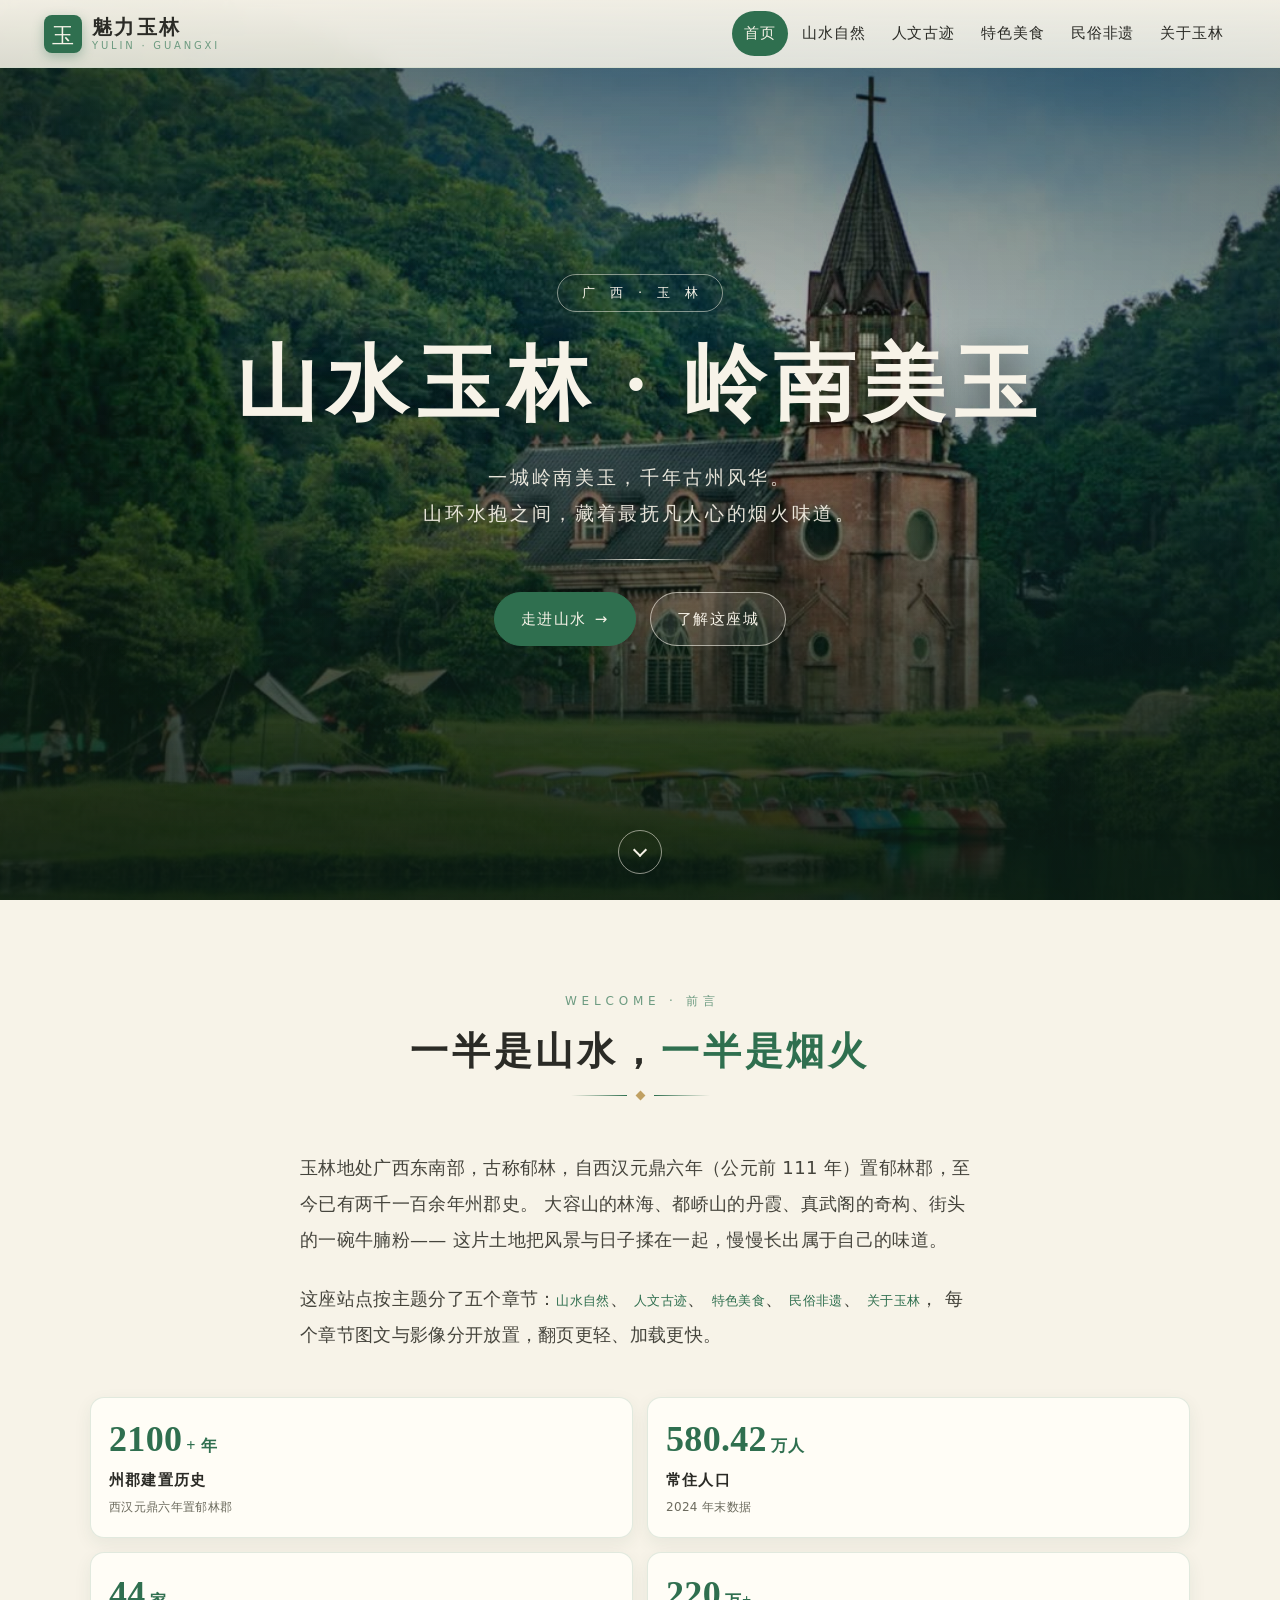
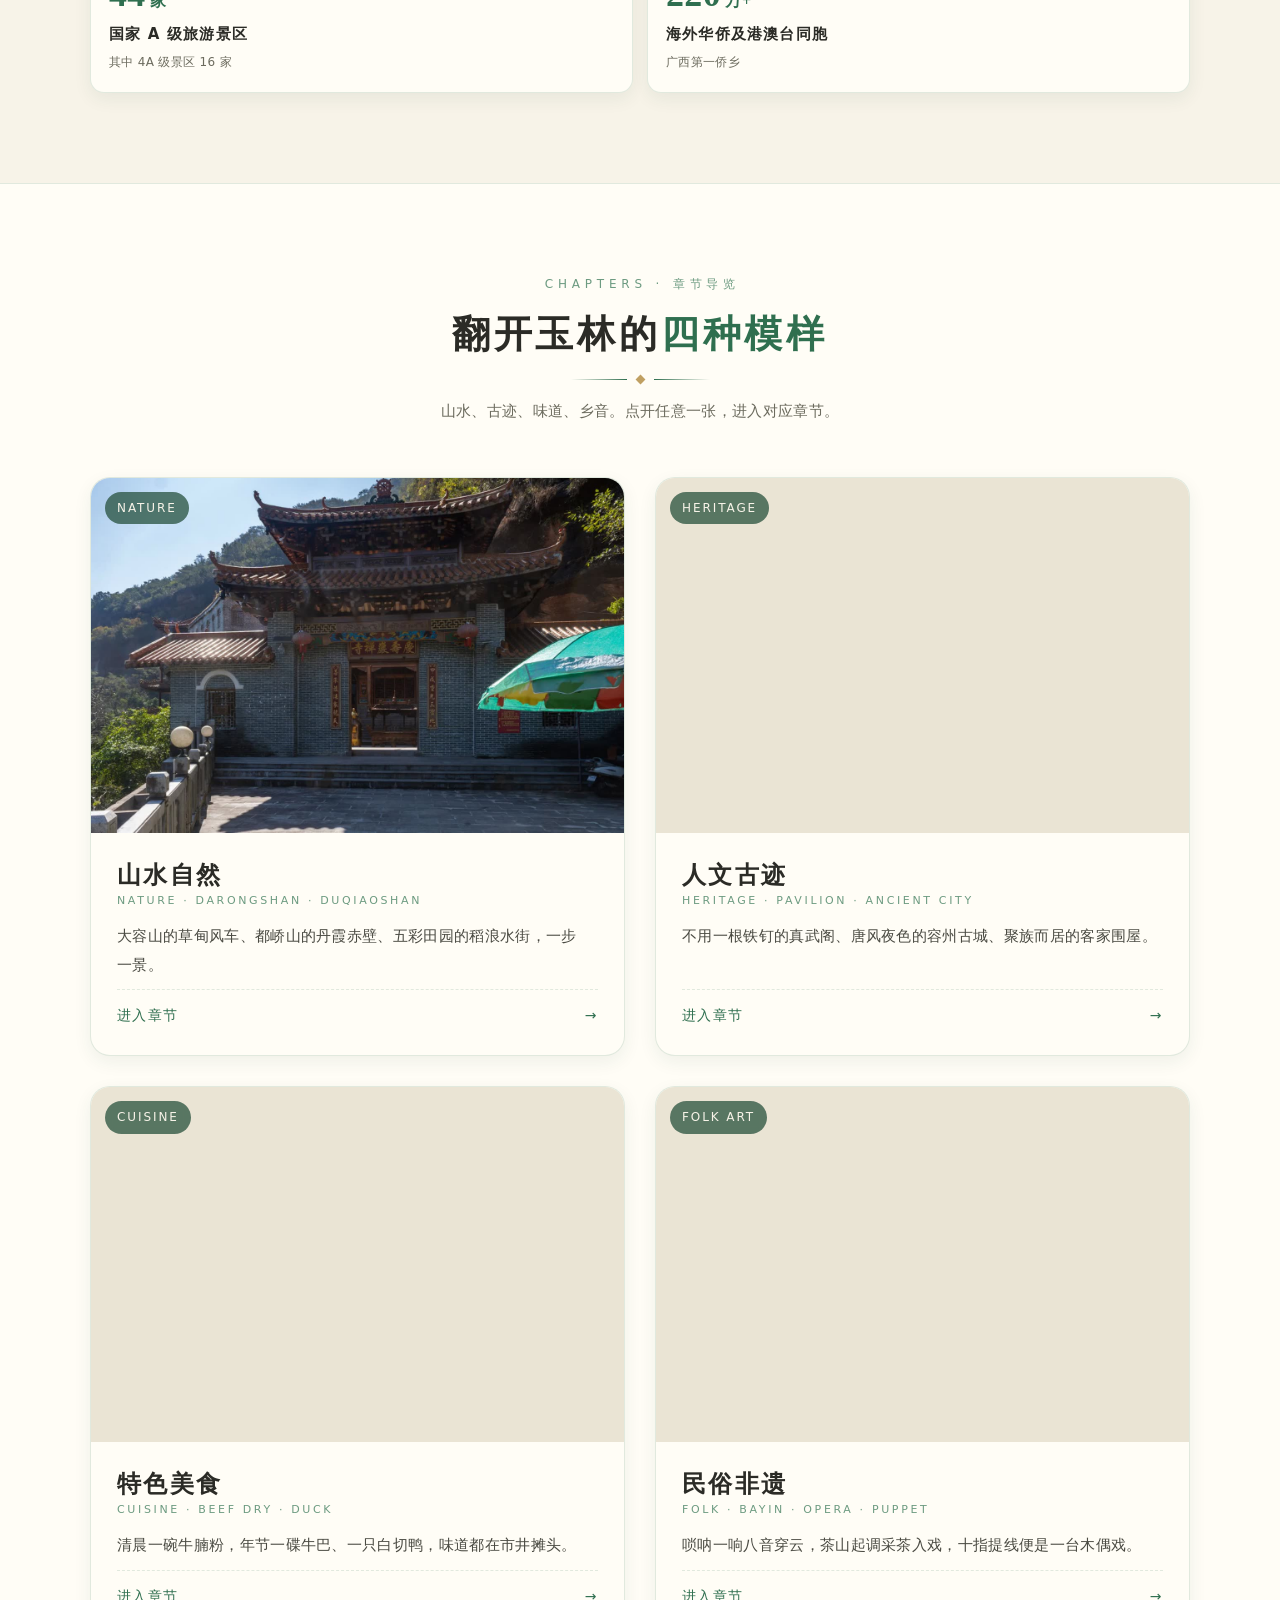
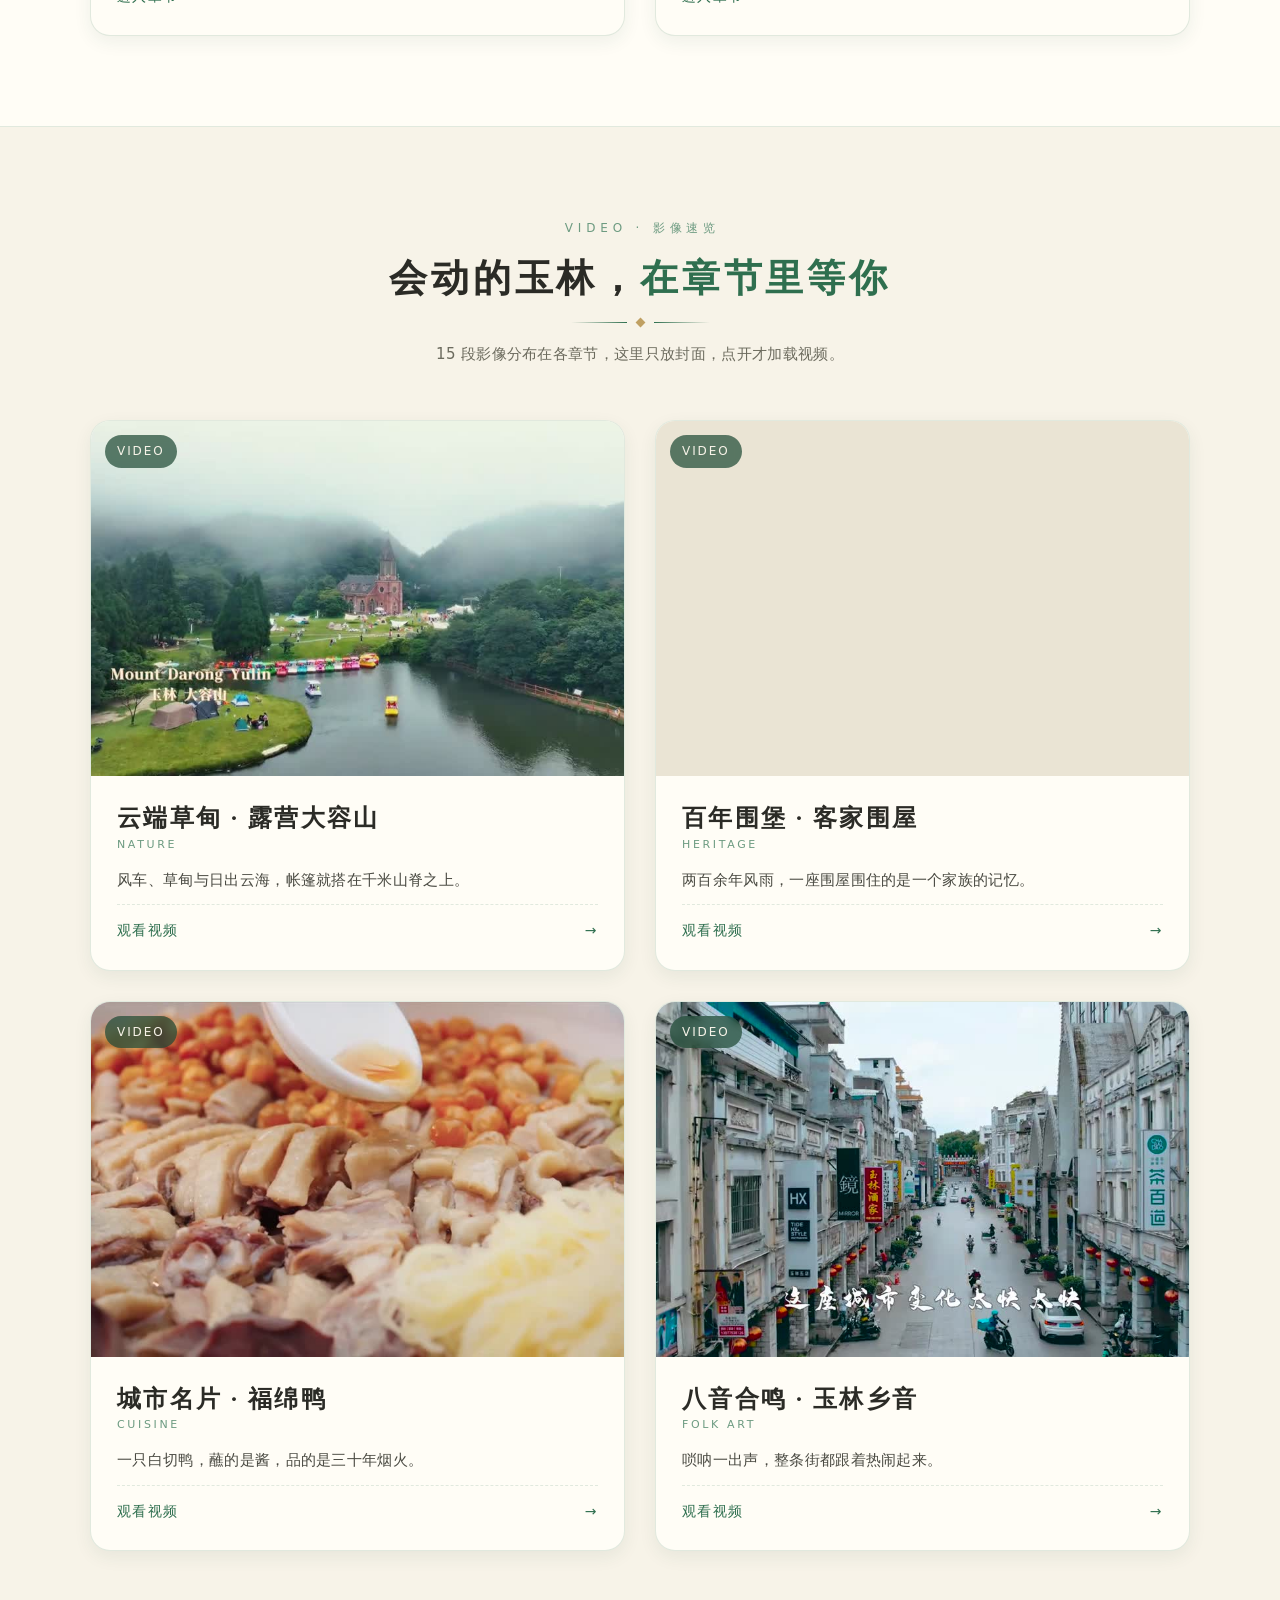
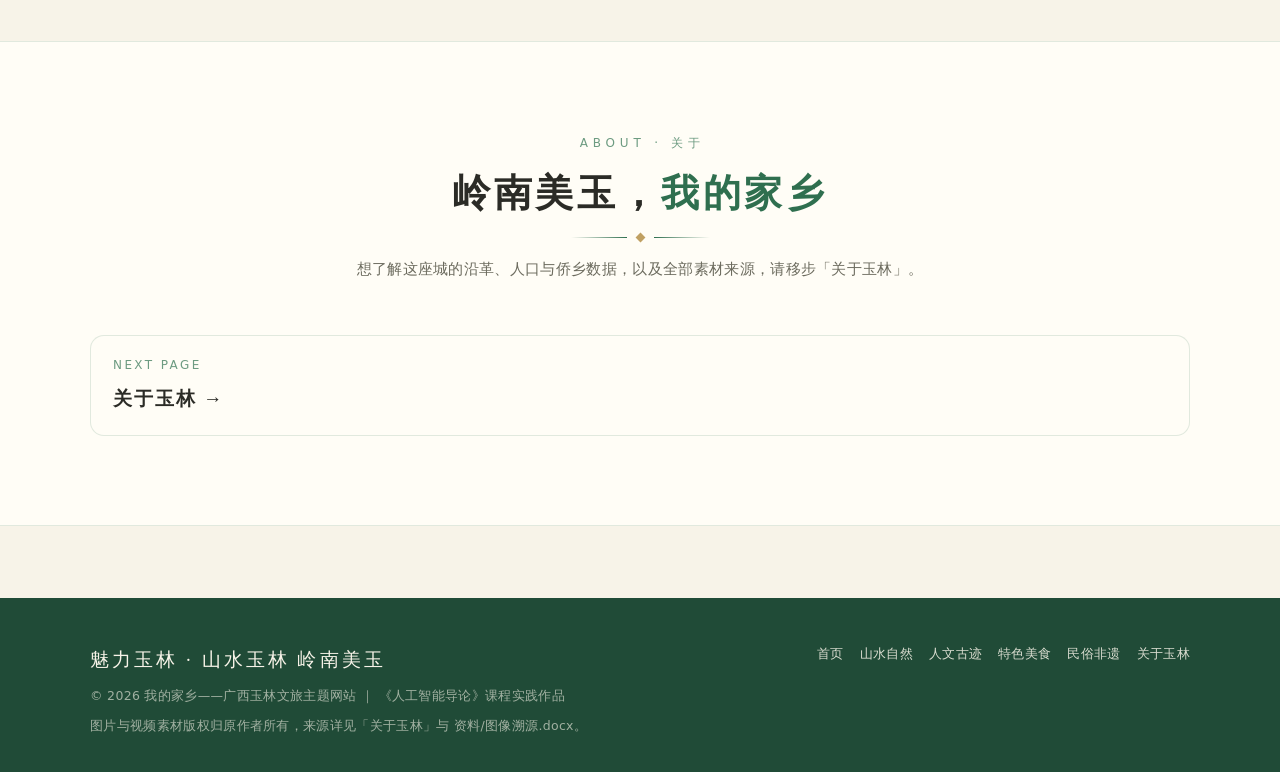
==== commit a17c5acf: "perf: page uses dual-size image variants, fix url escaping" ====
--- a/index.html
+++ b/index.html
@@ -7,7 +7,7 @@
 <meta name="description" content="我的家乡——广西玉林。山水自然、人文古迹、特色美食、民俗非遗，一城岭南美玉，千年古州风华。">
 <link rel="stylesheet" href="assets/css/style.css">
 <!-- 首屏大图预加载：缩短 LCP -->
-<link rel="preload" as="image" href="images/大容山/image_夏天不去一趟大容山怎么行🤔。大..._4.jpg">
+<link rel="preload" as="image" href="assets/img/display/大容山/image_夏天不去一趟大容山怎么行🤔。大..._4.jpg">
 </head>
 <body class="page-home">
 
@@ -35,7 +35,7 @@
   <!-- ==================== Hero ==================== -->
   <section class="hero" id="home">
     <img class="hero-img"
-         src="images/大容山/image_夏天不去一趟大容山怎么行🤔。大..._4.jpg"
+         src="assets/img/display/大容山/image_夏天不去一趟大容山怎么行🤔。大..._4.jpg"
          alt="玉林大容山的层峦云海与风车" width="1400" height="815" fetchpriority="high" decoding="async">
     <div class="hero-inner">
       <p class="hero-kicker">广 西 · 玉 林</p>
@@ -98,7 +98,7 @@
         <a class="theme-card reveal" href="nature.html">
           <div class="theme-card-media">
             <span class="tagline">NATURE</span>
-            <img src="images/都峤山/image_藏在广西的“人间仙境”！丹霞赤壁..._12.jpg"
+            <img src="assets/img/display/都峤山/image_藏在广西的“人间仙境”！丹霞赤壁..._12.jpg"
                  alt="都峤山丹霞赤壁与云海" width="1400" height="933" loading="lazy" decoding="async">
           </div>
           <div class="theme-card-body">
@@ -114,7 +114,7 @@
         <a class="theme-card reveal" href="culture.html">
           <div class="theme-card-media">
             <span class="tagline">HERITAGE</span>
-            <img src="images/客家围屋/image_珠砂垌客家围屋。位于玉林市郊，典..._4.jpg"
+            <img src="assets/img/display/客家围屋/image_珠砂垌客家围屋。位于玉林市郊，典..._4.jpg"
                  alt="玉林市郊客家围屋全貌" width="1400" height="981" loading="lazy" decoding="async">
           </div>
           <div class="theme-card-body">
@@ -130,7 +130,7 @@
         <a class="theme-card reveal" href="food.html">
           <div class="theme-card-media">
             <span class="tagline">CUISINE</span>
-            <img src="images/福绵鸭/image_打卡开了30年的老字号福绵鸭餐馆..._1.jpg"
+            <img src="assets/img/display/福绵鸭/image_打卡开了30年的老字号福绵鸭餐馆..._1.jpg"
                  alt="白切福绵鸭与蘸料" width="1400" height="1050" loading="lazy" decoding="async">
           </div>
           <div class="theme-card-body">
@@ -146,7 +146,7 @@
         <a class="theme-card reveal" href="folk.html">
           <div class="theme-card-media">
             <span class="tagline">FOLK ART</span>
-            <img src="images/客家山歌/69fdc3453faebab698a63302fda52bb7.jpg"
+            <img src="assets/img/display/客家山歌/69fdc3453faebab698a63302fda52bb7.jpg"
                  alt="客家山歌对唱场景" width="1400" height="840" loading="lazy" decoding="async">
           </div>
           <div class="theme-card-body">
